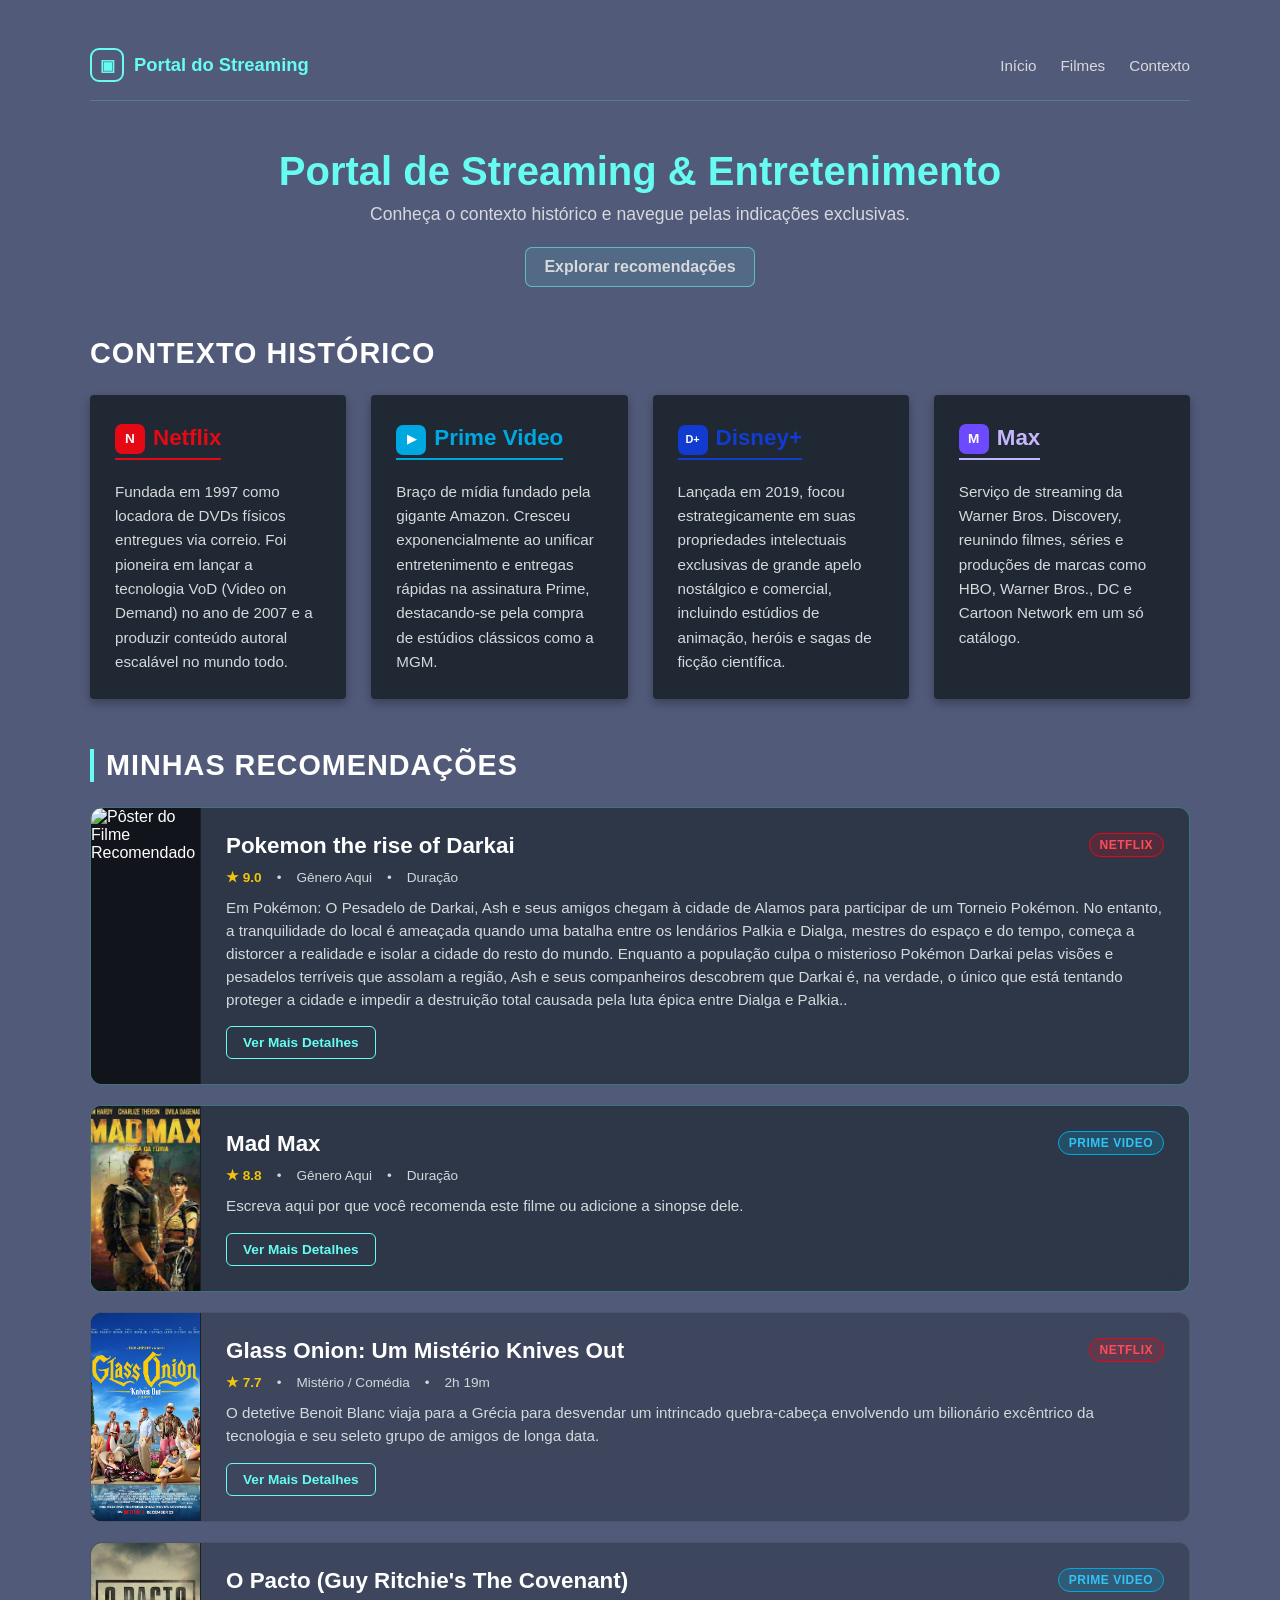
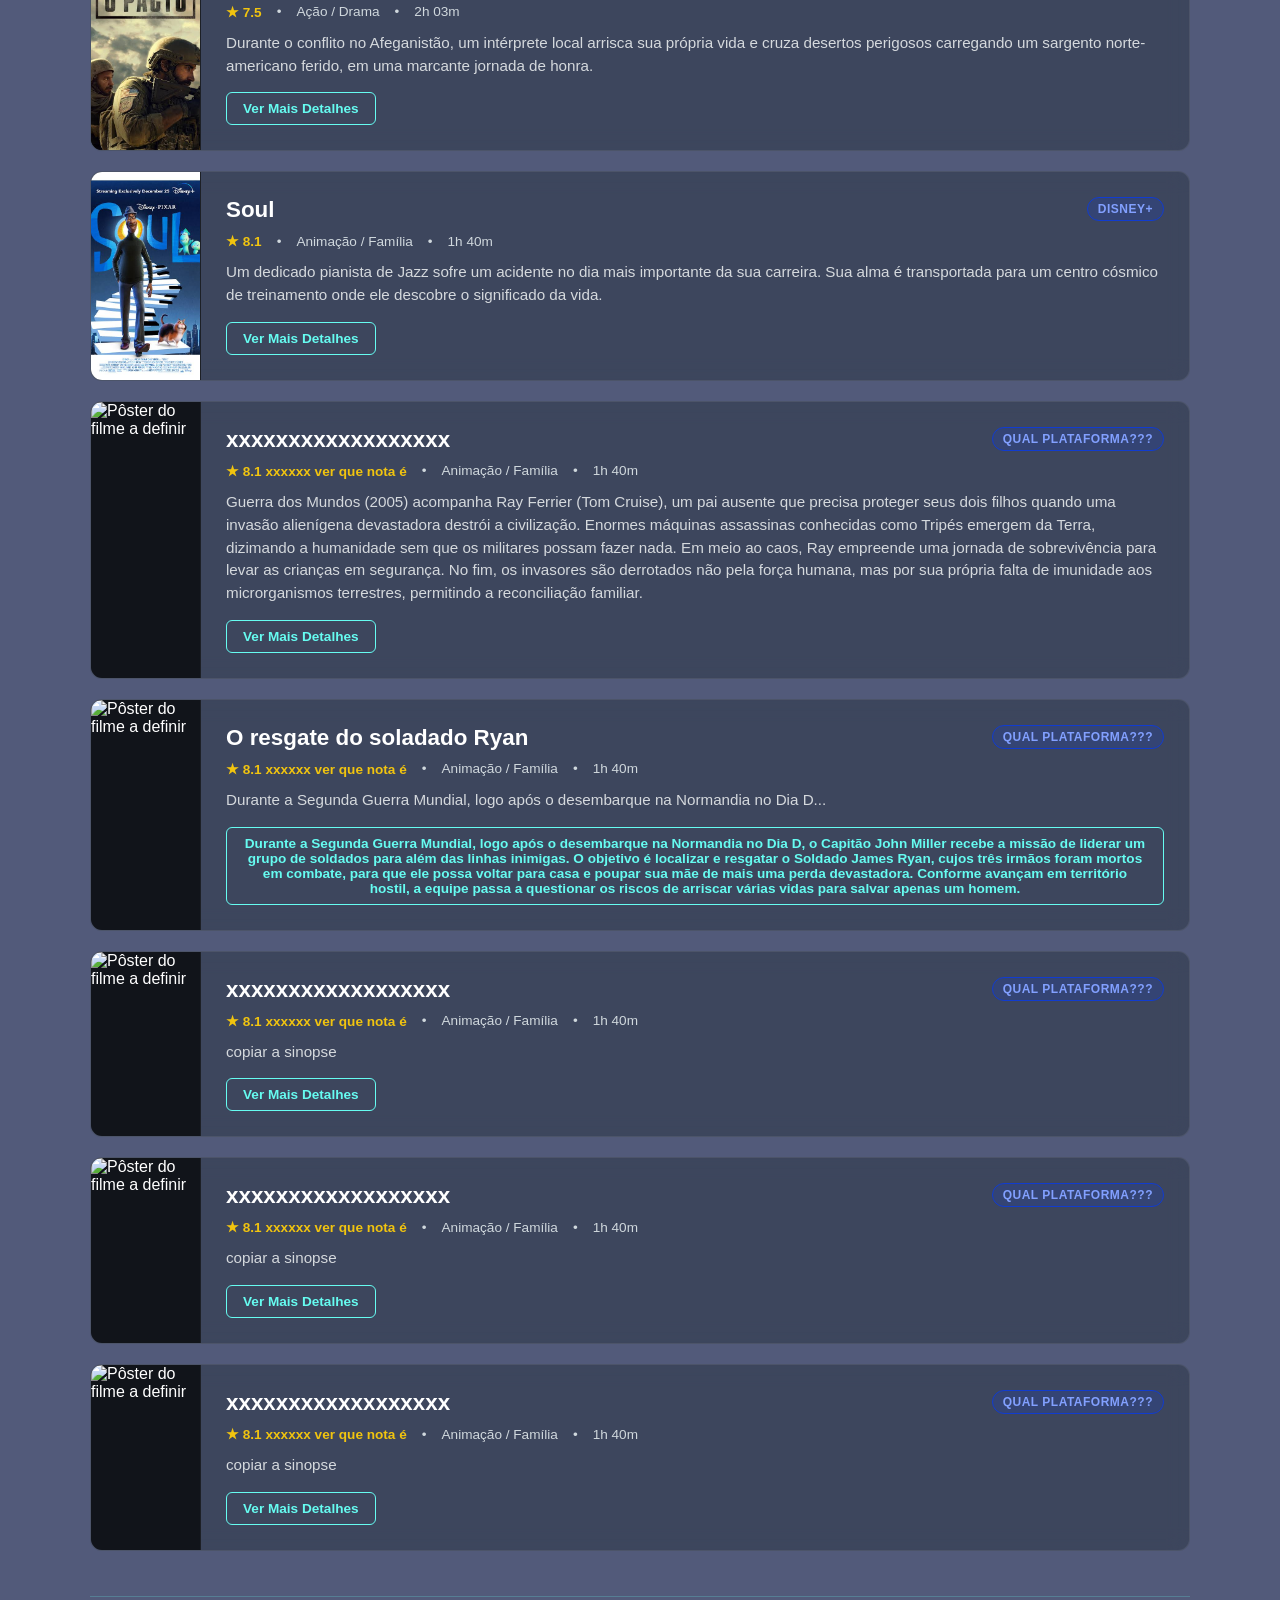
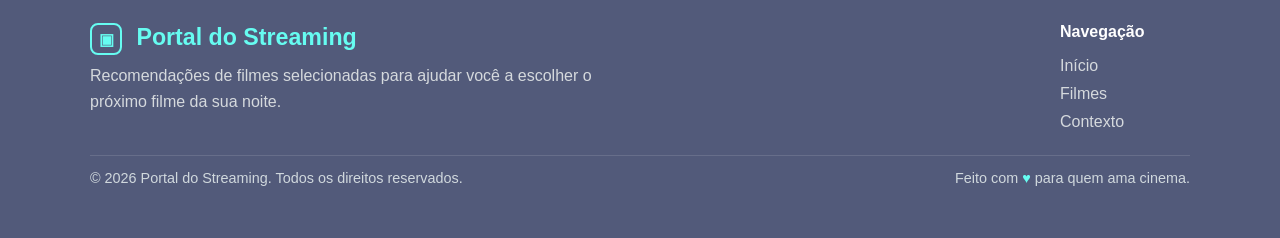
==== index.html @ 2f41d994 "3" ====
<!DOCTYPE html>
<html lang="pt-BR" class="pagina-inicial">

<head>
    <meta charset="UTF-8">
    <meta name="viewport" content="width=device-width, initial-scale=1.0">
    <title> Portal de Streaming </title>
    <link rel="stylesheet" href="style.css">
</head>

<body>
    <div class="container">
        <nav class="site-header" aria-label="Navegação principal">
            <a class="site-brand" href="index.html">
                <span class="site-brand-icon" aria-hidden="true">▣</span>
                <span>Portal do Streaming</span>
            </a>
            <div class="site-nav-links">
                <a href="index.html">Início</a>
                <a href="#filmes">Filmes</a>
                <a href="#contexto">Contexto</a>
            </div>
        </nav>

        <header>
            <h1>Portal de Streaming & Entretenimento</h1>
            <p>Conheça o contexto histórico e navegue pelas indicações exclusivas.</p>
            <a class="hero-cta" href="#filmes">Explorar recomendações</a>
        </header>

        <main>
            <h2 id="contexto" class="secao-titulo">Contexto Histórico</h2>
            <div class="grid-plataformas">

                <section class="card-plataforma">
                    <h3 class="netflix-txt"><span class="platform-logo logo-netflix">N</span>Netflix</h3>
                    <p>Fundada em 1997 como locadora de DVDs físicos entregues via correio. Foi pioneira em lançar a
                        tecnologia VoD (Video on Demand) no ano de 2007 e a produzir conteúdo autoral escalável no mundo
                        todo.</p>
                </section>

                <section class="card-plataforma">
                    <h3 class="prime-txt"><span class="platform-logo logo-prime">▶</span>Prime Video</h3>
                    <p>Braço de mídia fundado pela gigante Amazon. Cresceu exponencialmente ao unificar entretenimento e
                        entregas rápidas na assinatura Prime, destacando-se pela compra de estúdios clássicos como a
                        MGM.</p>
                </section>

                <section class="card-plataforma">
                    <h3 class="disney-txt"><span class="platform-logo logo-disney">D+</span>Disney+</h3>
                    <p>Lançada em 2019, focou estrategicamente em suas propriedades intelectuais exclusivas de grande
                        apelo nostálgico e comercial, incluindo estúdios de animação, heróis e sagas de ficção
                        científica.</p>
                </section>

                <section class="card-plataforma">
                    <h3 class="max-txt"><span class="platform-logo logo-max">M</span>Max</h3>
                    <p>Serviço de streaming da Warner Bros. Discovery, reunindo filmes, séries e produções de marcas
                        como HBO, Warner Bros., DC e Cartoon Network em um só catálogo.</p>
                </section>
            </div>

            <h2 id="filmes" class="secao-titulo secao-minhas-recomendacoes">Minhas Recomendações</h2>
            <div class="lista-filmes">

                <article class="filme-card recomendado">
                    <div class="filme-poster-shill">
                        <img src="https://encrypted-tbn0.gstatic.com/images?q=tbn:ANd9GcQnsDN4Ekd3KD4oKQIaDqIkBh1BDoFBBKEF2mgvCWkVvA&s=10" alt="Pôster do Filme Recomendado">
                    </div>
                    <div class="filme-conteudo">
                        <div>
                            <div class="filme-topo">
                                <h3 class="filme-titulo">  Pokemon the rise of Darkai </h3>
                                <span class="stream-badge b-netflix">Netflix</span>
                            </div>
                            <div class="filme-meta">
                                <span class="nota-tag">★ 9.0</span>
                                <span>•</span>
                                <span>Gênero Aqui</span>
                                <span>•</span>
                                <span>Duração</span>
                            </div>
                            <p class="filme-sinopse">Em Pokémon: O Pesadelo de Darkai, Ash e seus amigos chegam à cidade de Alamos para participar de um Torneio Pokémon. No entanto, a tranquilidade do local é ameaçada quando uma batalha entre os lendários Palkia e Dialga, mestres do espaço e do tempo, começa a distorcer a realidade e isolar a cidade do resto do mundo.

Enquanto a população culpa o misterioso Pokémon Darkai pelas visões e pesadelos terríveis que assolam a região, Ash e seus companheiros descobrem que Darkai é, na verdade, o único que está tentando proteger a cidade e impedir a destruição total causada pela luta épica entre Dialga e Palkia..</p>
                        </div>
                        <button class="btn-detalhes" data-filme="pokemon">Ver Mais Detalhes</button>
                        </div>
                </article>

                <article class="filme-card recomendado">
                    <div class="filme-poster-shill">
                        <img src="imagem/madmax.jpeg" alt="Pôster do Filme Recomendado">
                    </div>
                    <div class="filme-conteudo">
                        <div>
                            <div class="filme-topo">
                                <h3 class="filme-titulo"> Mad Max </h3>
                                <span class="stream-badge b-prime">Prime Video</span>
                            </div>
                            <div class="filme-meta">
                                <span class="nota-tag">★ 8.8</span>
                                <span>•</span>
                                <span>Gênero Aqui</span>
                                <span>•</span>
                                <span>Duração</span>
                            </div>
                            <p class="filme-sinopse">Escreva aqui por que você recomenda este filme ou adicione a sinopse dele.</p>
                        </div>
                        <button class="btn-detalhes" data-filme="madmax">Ver Mais Detalhes</button>
                    </div>
                </article>

                <article class="filme-card">
                    <div class="filme-poster-shill">
                        <img src="imagem/glassonion.jpeg" alt="Pôster de Glass Onion">
                    </div>
                    <div class="filme-conteudo">
                        <div>
                            <div class="filme-topo">
                                <h3 class="filme-titulo">Glass Onion: Um Mistério Knives Out</h3>
                                <span class="stream-badge b-netflix">Netflix</span>
                            </div>
                            <div class="filme-meta">
                                <span class="nota-tag">★ 7.7</span>
                                <span>•</span>
                                <span>Mistério / Comédia</span>
                                <span>•</span>
                                <span>2h 19m</span>
                            </div>
                            <p class="filme-sinopse">O detetive Benoit Blanc viaja para a Grécia para desvendar um
                                intrincado quebra-cabeça envolvendo um bilionário excêntrico da tecnologia e seu seleto
                                grupo de amigos de longa data.</p>
                        </div>
                        <button class="btn-detalhes" data-filme="glass-onion">Ver Mais Detalhes</button>
                    </div>
                </article>

                <article class="filme-card">
                    <div class="filme-poster-shill">
                        <img src="imagem/pacto.jpeg"
                            alt="Pôster de O Pacto">
                    </div>
                    <div class="filme-conteudo">
                        <div>
                            <div class="filme-topo">
                                <h3 class="filme-titulo">O Pacto (Guy Ritchie's The Covenant)</h3>
                                <span class="stream-badge b-prime">Prime Video</span>
                            </div>
                            <div class="filme-meta">
                                <span class="nota-tag">★ 7.5</span>
                                <span>•</span>
                                <span>Ação / Drama</span>
                                <span>•</span>
                                <span>2h 03m</span>
                            </div>
                            <p class="filme-sinopse">Durante o conflito no Afeganistão, um intérprete local arrisca sua
                                própria vida e cruza desertos perigosos carregando um sargento norte-americano ferido,
                                em uma marcante jornada de honra.</p>
                        </div>
                        <button class="btn-detalhes" data-filme="pacto">Ver Mais Detalhes</button>
                    </div>
                </article>

                <article class="filme-card">
                    <div class="filme-poster-shill">
                        <img src="imagem/soul.jpeg"
                            alt="Pôster de Soul">
                    </div>
                    <div class="filme-conteudo">
                        <div>
                            <div class="filme-topo">
                                <h3 class="filme-titulo">Soul</h3>
                                <span class="stream-badge b-disney">Disney+</span>
                            </div>
                            <div class="filme-meta">
                                <span class="nota-tag">★ 8.1</span>
                                <span>•</span>
                                <span>Animação / Família</span>
                                <span>•</span>
                                <span>1h 40m</span>
                            </div>
                            <p class="filme-sinopse">Um dedicado pianista de Jazz sofre um acidente no dia mais
                                importante da sua carreira. Sua alma é transportada para um centro cósmico de
                                treinamento onde ele descobre o significado da vida.</p>
                        </div>
                        <button class="btn-detalhes" data-filme="soul">Ver Mais Detalhes</button>
                    </div>
                </article>

                <!-- 5 novos filmes  -->
                 <!--  filme 1 -->
                  <article class="filme-card">
                    <div class="filme-poster-shill">
                        <img src="https://m.media-amazon.com/images/M/MV5BMjg2YmE1ZDYtMWUzZi00NDgxLTk2M2ItYTVkNzNmN2ZlYWFjXkEyXkFqcGc@._V1_.jpg" alt="Pôster do filme a definir">
                            alt="Pôster de xxxxxxxx ">
                    </div>
                    <div class="filme-conteudo">
                        <div>
                            <div class="filme-topo">
                                <h3 class="filme-titulo"> xxxxxxxxxxxxxxxxxx </h3>
                                <span class="stream-badge b-disney"> qual plataforma??? </span>
                            </div>
                            <div class="filme-meta">
                                <span class="nota-tag">★ 8.1 xxxxxx  ver que nota é </span>
                                <span>•</span>
                                <span> Animação / Família </span>
                                <span>•</span>
                                <span>1h 40m</span>
                            </div>
                            <p class="filme-sinopse"> Guerra dos Mundos (2005) acompanha Ray Ferrier (Tom Cruise), um pai ausente que precisa proteger seus dois filhos quando uma invasão alienígena devastadora destrói a civilização.

Enormes máquinas assassinas conhecidas como Tripés emergem da Terra, dizimando a humanidade sem que os militares possam fazer nada. Em meio ao caos, Ray empreende uma jornada de sobrevivência para levar as crianças em segurança. No fim, os invasores são derrotados não pela força humana, mas por sua própria falta de imunidade aos microrganismos terrestres, permitindo a reconciliação familiar. </p>
                        </div>
                        <button class="btn-detalhes" data-filme="placeholder">Ver Mais Detalhes</button>
                    </div>
                </article>

                <!--  filme 2  -->
                  <article class="filme-card">
                    <div class="filme-poster-shill">
                        <img src="https://m.media-amazon.com/images/M/MV5BZWVkYTBlODQtMjFiMi00ODExLWJhMzUtNGY5MDg0MDQwZTM4XkEyXkFqcGc@._V1_.jpg" alt="Pôster do filme a definir">
                            alt="Pôster de: O regate do soldado Ryan ">
                    </div>
                    <div class="filme-conteudo">
                        <div>
                            <div class="filme-topo">
                                <h3 class="filme-titulo"> O resgate do soladado Ryan </h3>
                                <span class="stream-badge b-disney"> qual plataforma??? </span>
                            </div>
                            <div class="filme-meta">
                                <span class="nota-tag">★ 8.1 xxxxxx  ver que nota é </span>
                                <span>•</span>
                                <span> Animação / Família </span>
                                <span>•</span>
                                <span>1h 40m</span>
                            </div>
                            <p class="filme-sinopse">Durante a Segunda Guerra Mundial, logo após o desembarque na Normandia no Dia D... </p>
                        </div>
                        <button class="btn-detalhes" data-filme="placeholder">Durante a Segunda Guerra Mundial, logo após o desembarque na Normandia no Dia D, o Capitão John Miller recebe a missão de liderar um grupo de soldados para além das linhas inimigas. O objetivo é localizar e resgatar o Soldado James Ryan, cujos três irmãos foram mortos em combate, para que ele possa voltar para casa e poupar sua mãe de mais uma perda devastadora. Conforme avançam em território hostil, a equipe passa a questionar os riscos de arriscar várias vidas para salvar apenas um homem.</button>
                    </div>
                </article>

            <!--  filme 3  -->
            <article class="filme-card">
                    <div class="filme-poster-shill">
                        <img src="https://www.europanet.com.br/image_gen/resizeimg.php?cod_produto=107657" alt="Pôster do filme a definir">
                            alt="Pôster de xxxxxxxx ">
                    </div>
                    <div class="filme-conteudo">
                        <div>
                            <div class="filme-topo">
                                <h3 class="filme-titulo"> xxxxxxxxxxxxxxxxxx </h3>
                                <span class="stream-badge b-disney"> qual plataforma??? </span>
                            </div>
                            <div class="filme-meta">
                                <span class="nota-tag">★ 8.1 xxxxxx  ver que nota é </span>
                                <span>•</span>
                                <span> Animação / Família </span>
                                <span>•</span>
                                <span>1h 40m</span>
                            </div>
                            <p class="filme-sinopse"> copiar a sinopse </p>
                        </div>
                        <button class="btn-detalhes" data-filme="placeholder">Ver Mais Detalhes</button>
                    </div>
                </article>

                 <!--  filme 4  -->
 <article class="filme-card">
                    <div class="filme-poster-shill">
                        <img src="imagem/xxxxxxxx.jpeg" alt="Pôster do filme a definir">
                            alt="Pôster de xxxxxxxx ">
                    </div>
                    <div class="filme-conteudo">
                        <div>
                            <div class="filme-topo">
                                <h3 class="filme-titulo"> xxxxxxxxxxxxxxxxxx </h3>
                                <span class="stream-badge b-disney"> qual plataforma??? </span>
                            </div>
                            <div class="filme-meta">
                                <span class="nota-tag">★ 8.1 xxxxxx  ver que nota é </span>
                                <span>•</span>
                                <span> Animação / Família </span>
                                <span>•</span>
                                <span>1h 40m</span>
                            </div>
                            <p class="filme-sinopse"> copiar a sinopse </p>
                        </div>
                        <button class="btn-detalhes" data-filme="placeholder">Ver Mais Detalhes</button>
                    </div>
                </article>

                 <!--  filme 3  -->
 <article class="filme-card">
                    <div class="filme-poster-shill">
                        <img src="imagem/xxxxxxxx.jpeg" alt="Pôster do filme a definir">
                            alt="Pôster de xxxxxxxx ">
                    </div>
                    <div class="filme-conteudo">
                        <div>
                            <div class="filme-topo">
                                <h3 class="filme-titulo"> xxxxxxxxxxxxxxxxxx </h3>
                                <span class="stream-badge b-disney"> qual plataforma??? </span>
                            </div>
                            <div class="filme-meta">
                                <span class="nota-tag">★ 8.1 xxxxxx  ver que nota é </span>
                                <span>•</span>
                                <span> Animação / Família </span>
                                <span>•</span>
                                <span>1h 40m</span>
                            </div>
                            <p class="filme-sinopse"> copiar a sinopse </p>
                        </div>
                        <button class="btn-detalhes" data-filme="placeholder">Ver Mais Detalhes</button>
                    </div>
                </article>


            </div>
        </main>

        <footer class="site-footer">
            <div class="footer-content">
                <div class="footer-brand">
                    <div class="footer-logo"><span class="footer-logo-icon">▣</span> Portal do Streaming</div>
                    <p>Recomendações de filmes selecionadas para ajudar você a escolher o próximo filme da sua noite.</p>
                </div>

                <nav class="footer-nav" aria-label="Navegação do rodapé">
                    <h2>Navegação</h2>
                    <a href="index.html">Início</a>
                    <a href="#filmes">Filmes</a>
                    <a href="#contexto">Contexto</a>
                </nav>
            </div>

            <div class="footer-bottom">
                <span>© 2026 Portal do Streaming. Todos os direitos reservados.</span>
                <span class="footer-made">Feito com <span aria-hidden="true">♥</span> para quem ama cinema.</span>
            </div>
        </footer>
    </div>

    <div class="detalhes-modal" id="detalhes-modal" aria-hidden="true">
        <div class="detalhes-modal-backdrop" data-fechar-modal></div>
        <section class="detalhes-card" role="dialog" aria-modal="true" aria-labelledby="modal-titulo">
            <button class="modal-fechar" type="button" data-fechar-modal aria-label="Fechar detalhes">&times;</button>
            <img class="modal-poster" id="modal-poster" alt="">
            <h2 id="modal-titulo"></h2>
            <div class="modal-meta" id="modal-meta"></div>
            <h3>Sinopse Completa</h3>
            <p id="modal-sinopse"></p>
            <div class="modal-ficha" id="modal-ficha"></div>
        </section>
    </div>

    <script src="script.js"></script>

</body>

</html>
---- style.css ----
/* Estilos centralizados do portal e das páginas de detalhes. */
/* As classes no elemento html preservam as diferenças entre páginas. */

* {
    box-sizing: border-box;
    margin: 0;
    padding: 0;
    font-family: 'Segoe UI', Tahoma, Geneva, Verdana, sans-serif;
}

.pagina-inicial body {
    background-color: #525a7a;
    color: #ffffff;
    padding: 40px 20px;
}

.pagina-inicial .container ,
.pagina-pacto .container ,
.pagina-soul .container ,
.pagina-detalhes .container ,
.pagina-soul-rascunho .container {
    max-width: 1100px;
    margin: 0 auto;
}

.pagina-inicial header {
    text-align: center;
    margin-bottom: 50px;
}

.pagina-inicial .site-header {
    display: flex;
    align-items: center;
    justify-content: space-between;
    gap: 24px;
    margin-bottom: 48px;
    padding: 8px 0 18px;
    border-bottom: 1px solid rgba(102, 252, 241, 0.2);
}

.pagina-inicial .site-brand {
    display: inline-flex;
    align-items: center;
    gap: 10px;
    color: #66fcf1;
    font-size: 1.15rem;
    font-weight: 700;
    text-decoration: none;
}

.pagina-inicial .site-brand-icon {
    display: inline-grid;
    place-items: center;
    width: 34px;
    height: 34px;
    border: 2px solid #66fcf1;
    border-radius: 9px;
    font-size: 1rem;
}

.pagina-inicial .site-nav-links {
    display: flex;
    align-items: center;
    gap: 24px;
}

.pagina-inicial .site-nav-links a {
    color: #d7d9dc;
    text-decoration: none;
    font-size: 0.95rem;
    transition: color 0.2s ease;
}

.pagina-inicial .site-nav-links a:hover {
    color: #66fcf1;
}

.pagina-inicial .site-nav-links .site-nav-cta {
    padding: 8px 14px;
    border: 1px solid rgba(102, 252, 241, 0.55);
    border-radius: 7px;
    color: #d7d9dc;
    background: rgba(102, 252, 241, 0.1);
    font-weight: 700;
}

.pagina-inicial .site-nav-links .site-nav-cta:hover {
    color: #66fcf1;
    background: rgba(102, 252, 241, 0.18);
}

.pagina-inicial header h1 {
    font-size: 2.5rem;
    color: #66fcf1;
    margin-bottom: 10px;
}

.pagina-inicial header p {
    color: #d7d9dc;
    font-size: 1.1rem;
}

.pagina-inicial .hero-cta {
    display: inline-block;
    margin-top: 22px;
    padding: 10px 18px;
    border: 1px solid rgba(102, 252, 241, 0.55);
    border-radius: 7px;
    color: #d7d9dc;
    background: rgba(102, 252, 241, 0.1);
    font-weight: 700;
    text-decoration: none;
    transition: color 0.2s ease, background 0.2s ease;
}

.pagina-inicial .hero-cta:hover {
    color: #66fcf1;
    background: rgba(102, 252, 241, 0.18);
}

.pagina-inicial h2.secao-titulo {
    font-size: 1.8rem;
    margin: 50px 0 25px 0;
    color: #ffffff;
    text-transform: uppercase;
    letter-spacing: 1px;
}

.pagina-inicial .secao-minhas-recomendacoes {
    color: #66fcf1;
    border-left: 4px solid #66fcf1;
    padding-left: 12px;
}

.pagina-inicial .grid-plataformas {
    display: grid;
    grid-template-columns: repeat(4, minmax(0, 1fr));
    gap: 25px;
}

@media (max-width: 1000px) {
    .pagina-inicial .grid-plataformas {
        grid-template-columns: repeat(2, minmax(0, 1fr));
    }
}

.pagina-inicial .card-plataforma {
    background-color: #1f2833;
    border-radius: 4px;
    padding: 25px;
    box-shadow: 0 4px 10px rgba(0, 0, 0, 0.3);
    line-height: 1.6;
}

.pagina-inicial .card-plataforma h3 {
    font-size: 1.4rem;
    margin-bottom: 10px;
}

.pagina-inicial .platform-logo {
    display: inline-grid;
    place-items: center;
    width: 30px;
    height: 30px;
    margin-right: 8px;
    border-radius: 7px;
    color: #ffffff;
    font-size: 0.85rem;
    font-weight: 800;
    vertical-align: 2px;
}

.pagina-inicial .logo-netflix {
    background: #e50914;
}

.pagina-inicial .logo-prime {
    background: #00a8e1;
    font-size: 0.75rem;
}

.pagina-inicial .logo-disney {
    background: #113ccf;
    font-size: 0.68rem;
}

.pagina-inicial .logo-max {
    background: #6d4aff;
}

.pagina-inicial .netflix-txt {
    color: #E50914;
    border-bottom: 2px solid #E50914;
    display: inline-block;
    padding-bottom: 2px;
}

.pagina-inicial .prime-txt {
    color: #00A8E1;
    border-bottom: 2px solid #00A8E1;
    display: inline-block;
    padding-bottom: 2px;
}

.pagina-inicial .disney-txt {
    color: #113CCF;
    border-bottom: 2px solid #113CCF;
    display: inline-block;
    padding-bottom: 2px;
}

.pagina-inicial .max-txt {
    color: #c4b5fd;
    border-bottom: 2px solid #c4b5fd;
    display: inline-block;
    padding-bottom: 2px;
}

.pagina-inicial .card-plataforma p {
    color: #d7d9dc;
    margin-top: 10px;
    font-size: 0.95rem;
}

.pagina-inicial .lista-filmes {
    display: flex;
    flex-direction: column;
    gap: 20px;
}

.pagina-inicial .filme-card {
    display: flex;
    background: rgba(31, 40, 51, 0.4);
    border: 1px solid rgba(255, 255, 255, 0.08);
    backdrop-filter: blur(10px);
    border-radius: 12px;
    overflow: hidden;
    transition: all 0.3s ease;
}

.pagina-inicial .filme-card:hover {
    transform: scale(1.01);
    border-color: #66fcf1;
    box-shadow: 0 10px 30px rgba(102, 252, 241, 0.1);
}

.pagina-inicial .filme-card.recomendado {
    border: 1px solid rgba(102, 252, 241, 0.3);
    background: rgba(31, 40, 51, 0.7);
}

.pagina-inicial .filme-poster-shill {
    width: 110px;
    background: #11141a;
    flex-shrink: 0;
    border-right: 1px solid rgba(255, 255, 255, 0.05);
    overflow: hidden;
}

.pagina-inicial .filme-poster-shill img {
    width: 100%;
    height: 100%;
    object-fit: cover;
    display: block;
}

.pagina-inicial .filme-conteudo {
    padding: 25px;
    flex-grow: 1;
    display: flex;
    flex-direction: column;
    justify-content: space-between;
}

.pagina-inicial .filme-topo {
    display: flex;
    justify-content: space-between;
    align-items: flex-start;
    margin-bottom: 10px;
}

.pagina-inicial .filme-titulo {
    font-size: 1.4rem;
    color: #fff;
    font-weight: 600;
}

.pagina-inicial .filme-meta {
    display: flex;
    gap: 15px;
    font-size: 0.85rem;
    color: #d0d8dd;
    margin-bottom: 12px;
    align-items: center;
}

.pagina-inicial .nota-tag ,
.pagina-meufilme1 .nota-tag ,
.pagina-meufilme2 .nota-tag {
    color: #f1c40f;
    font-weight: bold;
}

.pagina-inicial .filme-sinopse {
    color: #d5d9dd;
    font-size: 0.95rem;
    line-height: 1.5;
    margin-bottom: 15px;
}

.pagina-inicial .stream-badge {
    padding: 4px 10px;
    border-radius: 20px;
    font-size: 0.75rem;
    font-weight: bold;
    text-transform: uppercase;
    letter-spacing: 0.5px;
}

.pagina-inicial .b-netflix ,
.pagina-meufilme1 .b-netflix {
    background: rgba(229, 9, 20, 0.2);
    color: #ff4d58;
    border: 1px solid #E50914;
}

.pagina-inicial .b-prime ,
.pagina-meufilme2 .b-prime {
    background: rgba(0, 168, 225, 0.2);
    color: #33c2f5;
    border: 1px solid #00A8E1;
}

.pagina-inicial .b-disney {
    background: rgba(17, 60, 207, 0.2);
    color: #82a0ff;
    border: 1px solid #113CCF;
}

.pagina-inicial .btn-detalhes {
    align-self: flex-start;
    background: transparent;
    border: 1px solid #66fcf1;
    color: #66fcf1;
    padding: 8px 16px;
    border-radius: 6px;
    font-size: 0.85rem;
    cursor: pointer;
    font-weight: bold;
    transition: all 0.2s ease;
    text-decoration: none;
    display: inline-block;
    text-align: center;
}

.pagina-inicial .detalhes-modal {
    display: none;
    position: fixed;
    inset: 0;
    z-index: 10;
    align-items: center;
    justify-content: center;
    padding: 20px;
}

.pagina-inicial .detalhes-modal.aberto { display: flex; }
.pagina-inicial .detalhes-modal-backdrop { position: absolute; inset: 0; background: rgba(8, 12, 22, 0.78); }
.pagina-inicial .detalhes-card { position: relative; display: grid; grid-template-columns: 170px minmax(0, 1fr); column-gap: 28px; align-items: start; width: min(760px, 100%); max-height: 90vh; overflow: auto; padding: 34px; border: 1px solid rgba(102, 252, 241, 0.45); border-radius: 14px; background: #1f2833; color: #d7d9dc; box-shadow: 0 18px 50px rgba(0,0,0,.45); }
.pagina-inicial .modal-poster { display: block; grid-column: 1; grid-row: 1 / span 5; width: 170px; height: 240px; border-radius: 8px; object-fit: cover; }
.pagina-inicial .detalhes-card h2 { margin-bottom: 14px; color: #fff; font-size: 1.8rem; }
.pagina-inicial .detalhes-card h3 { margin: 24px 0 8px; color: #66fcf1; }
.pagina-inicial .detalhes-card p { line-height: 1.7; }
.pagina-inicial .modal-meta { color: #f1c40f; font-weight: 700; }
.pagina-inicial .modal-meta.plataforma-netflix { color: #ff5b63; }
.pagina-inicial .modal-meta.plataforma-prime { color: #42c9f4; }
.pagina-inicial .modal-meta.plataforma-disney { color: #82a0ff; }
.pagina-inicial .modal-meta.plataforma-max { color: #c4b5fd; }
.pagina-inicial .modal-ficha { margin-top: 22px; padding-top: 16px; border-top: 1px solid rgba(255,255,255,.12); color: #d0d8dd; }
.pagina-inicial .modal-ficha.plataforma-netflix { color: #ff5b63; }
.pagina-inicial .modal-ficha.plataforma-prime { color: #42c9f4; }
.pagina-inicial .modal-ficha.plataforma-disney { color: #82a0ff; }
.pagina-inicial .modal-ficha.plataforma-max { color: #c4b5fd; }
.pagina-inicial .modal-fechar { position: absolute; top: 10px; right: 14px; border: 0; background: transparent; color: #d7d9dc; font-size: 2rem; cursor: pointer; }

@media (max-width: 600px) {
    .pagina-inicial .detalhes-card { display: block; }
    .pagina-inicial .modal-poster { width: 150px; height: 210px; margin-bottom: 20px; }
}

.pagina-inicial .btn-detalhes:hover {
    background: rgba(102, 252, 241, 0.1);
    color: #66fcf1;
    box-shadow: 0 0 10px rgba(102, 252, 241, 0.2);
}

@media (max-width: 600px) {
    .pagina-inicial .grid-plataformas {
        grid-template-columns: 1fr;
    }

    .pagina-inicial .site-header {
        align-items: flex-start;
        flex-direction: column;
        margin-bottom: 36px;
    }

    .pagina-inicial .site-nav-links {
        flex-wrap: wrap;
        gap: 12px 18px;
    }

    .pagina-inicial .filme-card {
        flex-direction: column;
    }
}

@media (max-width: 600px) {
    .pagina-inicial .filme-poster-shill {
        width: 100%;
        height: 160px;
        border-right: none;
        border-bottom: 1px solid rgba(255, 255, 255, 0.05);
    }
}

@media (max-width: 600px) {
    .pagina-inicial .filme-topo {
        flex-direction: column;
        gap: 10px;
    }
}

.pagina-meufilme1 body ,
.pagina-pacto body ,
.pagina-meufilme2 body ,
.pagina-soul body ,
.pagina-detalhes body ,
.pagina-soul-rascunho body {
    background-color: #0b0c10;
    color: #ffffff;
    padding: 40px 20px;
}

.pagina-meufilme1 .container ,
.pagina-meufilme2 .container {
    max-width: 900px;
    margin: 0 auto;
}

.pagina-meufilme1 .btn-voltar ,
.pagina-meufilme2 .btn-voltar {
    display: inline-block;
    margin-bottom: 25px;
    color: #66fcf1;
    text-decoration: none;
    font-weight: bold;
    font-size: 0.95rem;
    transition: opacity 0.2s;
}

.pagina-meufilme1 .btn-voltar:hover ,
.pagina-meufilme2 .btn-voltar:hover {
    opacity: 0.8;
}

.pagina-meufilme1 .detalhes-container {
    background: rgba(9, 73, 151, 0.6);
    border: 1px solid rgba(102, 252, 241, 0.3);
    border-radius: 12px;
    padding: 30px;
    display: flex;
    gap: 30px;
    backdrop-filter: blur(10px);
}

.pagina-meufilme1 .poster-detalhes ,
.pagina-meufilme2 .poster-detalhes {
    width: 220px;
    flex-shrink: 0;
    border-radius: 8px;
    overflow: hidden;
    background: #11141a;
}

.pagina-meufilme1 .poster-detalhes img ,
.pagina-meufilme2 .poster-detalhes img {
    width: 100%;
    height: 100%;
    object-fit: cover;
    display: block;
}

.pagina-meufilme1 .info-detalhes ,
.pagina-meufilme2 .info-detalhes {
    flex-grow: 1;
    display: flex;
    flex-direction: column;
    gap: 15px;
}

.pagina-meufilme1 .titulo-filme ,
.pagina-meufilme2 .titulo-filme {
    font-size: 2rem;
    color: #ffffff;
}

.pagina-meufilme1 .meta-detalhes ,
.pagina-meufilme2 .meta-detalhes {
    display: flex;
    gap: 15px;
    align-items: center;
    font-size: 0.9rem;
    color: #d0d8dd;
}

.pagina-meufilme1 .stream-badge ,
.pagina-meufilme2 .stream-badge {
    padding: 4px 10px;
    border-radius: 20px;
    font-size: 0.75rem;
    font-weight: bold;
    text-transform: uppercase;
}

.pagina-meufilme1 .sinopse-titulo ,
.pagina-meufilme2 .sinopse-titulo {
    font-size: 1.2rem;
    color: #66fcf1;
    margin-top: 10px;
}

.pagina-meufilme1 .sinopse-texto ,
.pagina-meufilme2 .sinopse-texto {
    line-height: 1.6;
    color: #d7d9dc;
}

@media (max-width: 600px) {
    .pagina-meufilme1 .detalhes-container ,
.pagina-meufilme2 .detalhes-container {
        flex-direction: column;
    }
}

@media (max-width: 600px) {
    .pagina-meufilme1 .poster-detalhes ,
.pagina-meufilme2 .poster-detalhes {
        width: 100%;
        height: 300px;
    }
}

.pagina-pacto .btn-voltar ,
.pagina-soul .btn-voltar ,
.pagina-detalhes .btn-voltar ,
.pagina-soul-rascunho .btn-voltar {
    display: inline-flex;
    align-items: center;
    gap: 8px;
    background: transparent;
    border: 1px solid rgba(255, 255, 255, 0.2);
    color: #d7d9dc;
    padding: 10px 20px;
    border-radius: 6px;
    text-decoration: none;
    font-size: 0.9rem;
    font-weight: bold;
    transition: all 0.2s ease;
    margin-bottom: 30px;
}

.pagina-pacto .btn-voltar:hover ,
.pagina-soul .btn-voltar:hover ,
.pagina-detalhes .btn-voltar:hover ,
.pagina-soul-rascunho .btn-voltar:hover {
    border-color: #66fcf1;
    color: #66fcf1;
    transform: translateX(-3px);
}

.pagina-pacto .detalhe-wrapper ,
.pagina-soul .detalhe-wrapper ,
.pagina-detalhes .detalhe-wrapper {
    display: grid;
    grid-template-columns: 240px 1fr;
    gap: 40px;
    background: rgba(31, 40, 51, 0.3);
    border: 1px solid rgba(255, 255, 255, 0.05);
    backdrop-filter: blur(10px);
    border-radius: 16px;
    padding: 40px;
}

.pagina-pacto .poster-detalhe ,
.pagina-soul .poster-detalhe ,
.pagina-detalhes .poster-detalhe {
    background: #11141a;
    border-radius: 12px;
    height: 350px;
    border: 1px solid rgba(255, 255, 255, 0.1);
    overflow: hidden;
}

.pagina-pacto .poster-detalhe img ,
.pagina-soul .poster-detalhe img ,
.pagina-detalhes .poster-detalhe img {
    width: 100%;
    height: 100%;
    object-fit: cover;
    display: block;
}

.pagina-pacto .info-header h1 ,
.pagina-soul .info-header h1 ,
.pagina-detalhes .info-header h1 ,
.pagina-soul-rascunho .info-header h1 {
    font-size: 2.5rem;
    color: #ffffff;
    margin-bottom: 15px;
    line-height: 1.2;
}

.pagina-pacto .meta-detalhe ,
.pagina-soul .meta-detalhe ,
.pagina-detalhes .meta-detalhe ,
.pagina-soul-rascunho .meta-detalhe {
    display: flex;
    flex-wrap: wrap;
    gap: 15px;
    font-size: 0.95rem;
    color: #d0d8dd;
    align-items: center;
    margin-bottom: 25px;
}

.pagina-pacto .nota-grande ,
.pagina-soul .nota-grande ,
.pagina-detalhes .nota-grande ,
.pagina-soul-rascunho .nota-grande {
    color: #f1c40f;
    font-weight: bold;
    font-size: 1.2rem;
}

.pagina-pacto .stream-badge-fixo {
    padding: 5px 14px;
    border-radius: 20px;
    font-size: 0.8rem;
    font-weight: bold;
    text-transform: uppercase;
    border: 1px solid #00A8E1;
    background: rgba(0, 168, 225, 0.2);
    color: #33c2f5;
}

.pagina-pacto .divider ,
.pagina-soul .divider ,
.pagina-detalhes .divider ,
.pagina-soul-rascunho .divider {
    height: 1px;
    background: rgba(255, 255, 255, 0.1);
    margin: 25px 0;
}

.pagina-pacto .bloco-texto h3 ,
.pagina-soul .bloco-texto h3 ,
.pagina-detalhes .bloco-texto h3 ,
.pagina-soul-rascunho .bloco-texto h3 {
    color: #66fcf1;
    font-size: 1.2rem;
    margin-bottom: 10px;
    text-transform: uppercase;
    letter-spacing: 0.5px;
}

.pagina-pacto .bloco-texto p ,
.pagina-soul .bloco-texto p ,
.pagina-detalhes .bloco-texto p ,
.pagina-soul-rascunho .bloco-texto p {
    color: #d7d9dc;
    font-size: 1.05rem;
    line-height: 1.7;
    margin-bottom: 25px;
}

.pagina-pacto .ficha-tecnica ,
.pagina-soul .ficha-tecnica ,
.pagina-detalhes .ficha-tecnica ,
.pagina-soul-rascunho .ficha-tecnica {
    display: grid;
    grid-template-columns: repeat(auto-fit, minmax(200px, 1fr));
    gap: 20px;
    background: rgba(11, 12, 16, 0.5);
    padding: 20px;
    border-radius: 8px;
}

.pagina-pacto .ficha-item span ,
.pagina-soul .ficha-item span ,
.pagina-detalhes .ficha-item span ,
.pagina-soul-rascunho .ficha-item span {
    display: block;
    font-size: 0.85rem;
    color: #d0d8dd;
    text-transform: uppercase;
    margin-bottom: 4px;
}

.pagina-pacto .ficha-item p ,
.pagina-soul .ficha-item p ,
.pagina-detalhes .ficha-item p ,
.pagina-soul-rascunho .ficha-item p {
    color: #ffffff;
    font-weight: 500;
}

@media (max-width: 800px) {
    .pagina-pacto .detalhe-wrapper ,
.pagina-soul .detalhe-wrapper ,
.pagina-detalhes .detalhe-wrapper {
        grid-template-columns: 1fr;
        gap: 30px;
        padding: 25px;
    }
}

@media (max-width: 800px) {
    .pagina-pacto .poster-detalhe ,
.pagina-soul .poster-detalhe ,
.pagina-detalhes .poster-detalhe {
        height: 350px;
        max-width: 240px;
        margin: 0 auto;
    }
}

@media (max-width: 800px) {
    .pagina-pacto .info-header h1 ,
.pagina-soul .info-header h1 ,
.pagina-detalhes .info-header h1 {
        font-size: 2rem;
    }
}

.pagina-meufilme2 .detalhes-container {
    background: #166683;
    border: 1px solid rgba(102, 252, 241, 0.3);
    border-radius: 12px;
    padding: 30px;
    display: flex;
    gap: 30px;
    backdrop-filter: blur(10px);
}

.pagina-soul .stream-badge-fixo ,
.pagina-soul-rascunho .stream-badge-fixo {
    padding: 5px 14px;
    border-radius: 20px;
    font-size: 0.8rem;
    font-weight: bold;
    text-transform: uppercase;
    border: 1px solid #113CCF;
    background: rgba(17, 60, 207, 0.2);
    color: #82a0ff;
}

.pagina-detalhes .stream-badge-fixo {
    padding: 5px 14px;
    border-radius: 20px;
    font-size: 0.8rem;
    font-weight: bold;
    text-transform: uppercase;
    border: 1px solid #E50914;
    background: rgba(229, 9, 20, 0.2);
    color: #ff4d58;
}

.pagina-soul-rascunho .detalhe-wrapper {
    display: grid;
    grid-template-columns: 300px 1fr;
    gap: 40px;
    background: rgba(31, 40, 51, 0.3);
    border: 1px solid rgba(255, 255, 255, 0.05);
    backdrop-filter: blur(10px);
    border-radius: 16px;
    padding: 40px;
}

.pagina-soul-rascunho .poster-detalhe {
    background: #11141a;
    border-radius: 12px;
    height: 420px;
    display: flex;
    align-items: center;
    justify-content: center;
    font-size: 5rem;
    border: 1px solid rgba(255, 255, 255, 0.1);
}

@media (max-width: 800px) {
    .pagina-soul-rascunho .detalhe-wrapper {
        grid-template-columns: 1fr;
        gap: 30px;
    }
}

/* Visibilidade controlada pelos filtros em script.js. */
.category-section.is-visible {
    display: block;
}

.category-section.is-hidden {
    display: none;
}

/* Rodapé da página inicial */
.pagina-inicial .site-footer {
    margin-top: 45px;
    padding: 26px 0 12px;
    border-top: 1px solid rgba(102, 252, 241, 0.22);
    color: #d7d9dc;
}

.pagina-inicial .footer-content {
    display: flex;
    justify-content: space-between;
    gap: 40px;
}

.pagina-inicial .footer-brand {
    max-width: 560px;
}

.pagina-inicial .footer-logo {
    color: #66fcf1;
    font-size: 1.45rem;
    font-weight: 700;
    margin-bottom: 8px;
}

.pagina-inicial .footer-logo-icon {
    display: inline-grid;
    place-items: center;
    width: 32px;
    height: 32px;
    margin-right: 8px;
    border: 2px solid #66fcf1;
    border-radius: 8px;
    font-size: 1rem;
}

.pagina-inicial .footer-brand p {
    max-width: 540px;
    color: #d5d9dd;
    line-height: 1.6;
}

.pagina-inicial .footer-nav {
    display: flex;
    flex-direction: column;
    gap: 10px;
    min-width: 130px;
}

.pagina-inicial .footer-nav h2 {
    color: #ffffff;
    font-size: 1rem;
    margin-bottom: 6px;
}

.pagina-inicial .footer-nav a {
    color: #d5d9dd;
    text-decoration: none;
    transition: color 0.2s ease;
}

.pagina-inicial .footer-nav a:hover {
    color: #66fcf1;
}

.pagina-inicial .footer-bottom {
    display: flex;
    justify-content: space-between;
    gap: 20px;
    margin-top: 24px;
    padding-top: 14px;
    border-top: 1px solid rgba(255, 255, 255, 0.12);
    color: #d0d8dd;
    font-size: 0.9rem;
}

.pagina-inicial .footer-made span {
    color: #66fcf1;
}

@media (max-width: 600px) {
    .pagina-inicial .footer-content,
    .pagina-inicial .footer-bottom {
        flex-direction: column;
    }
}
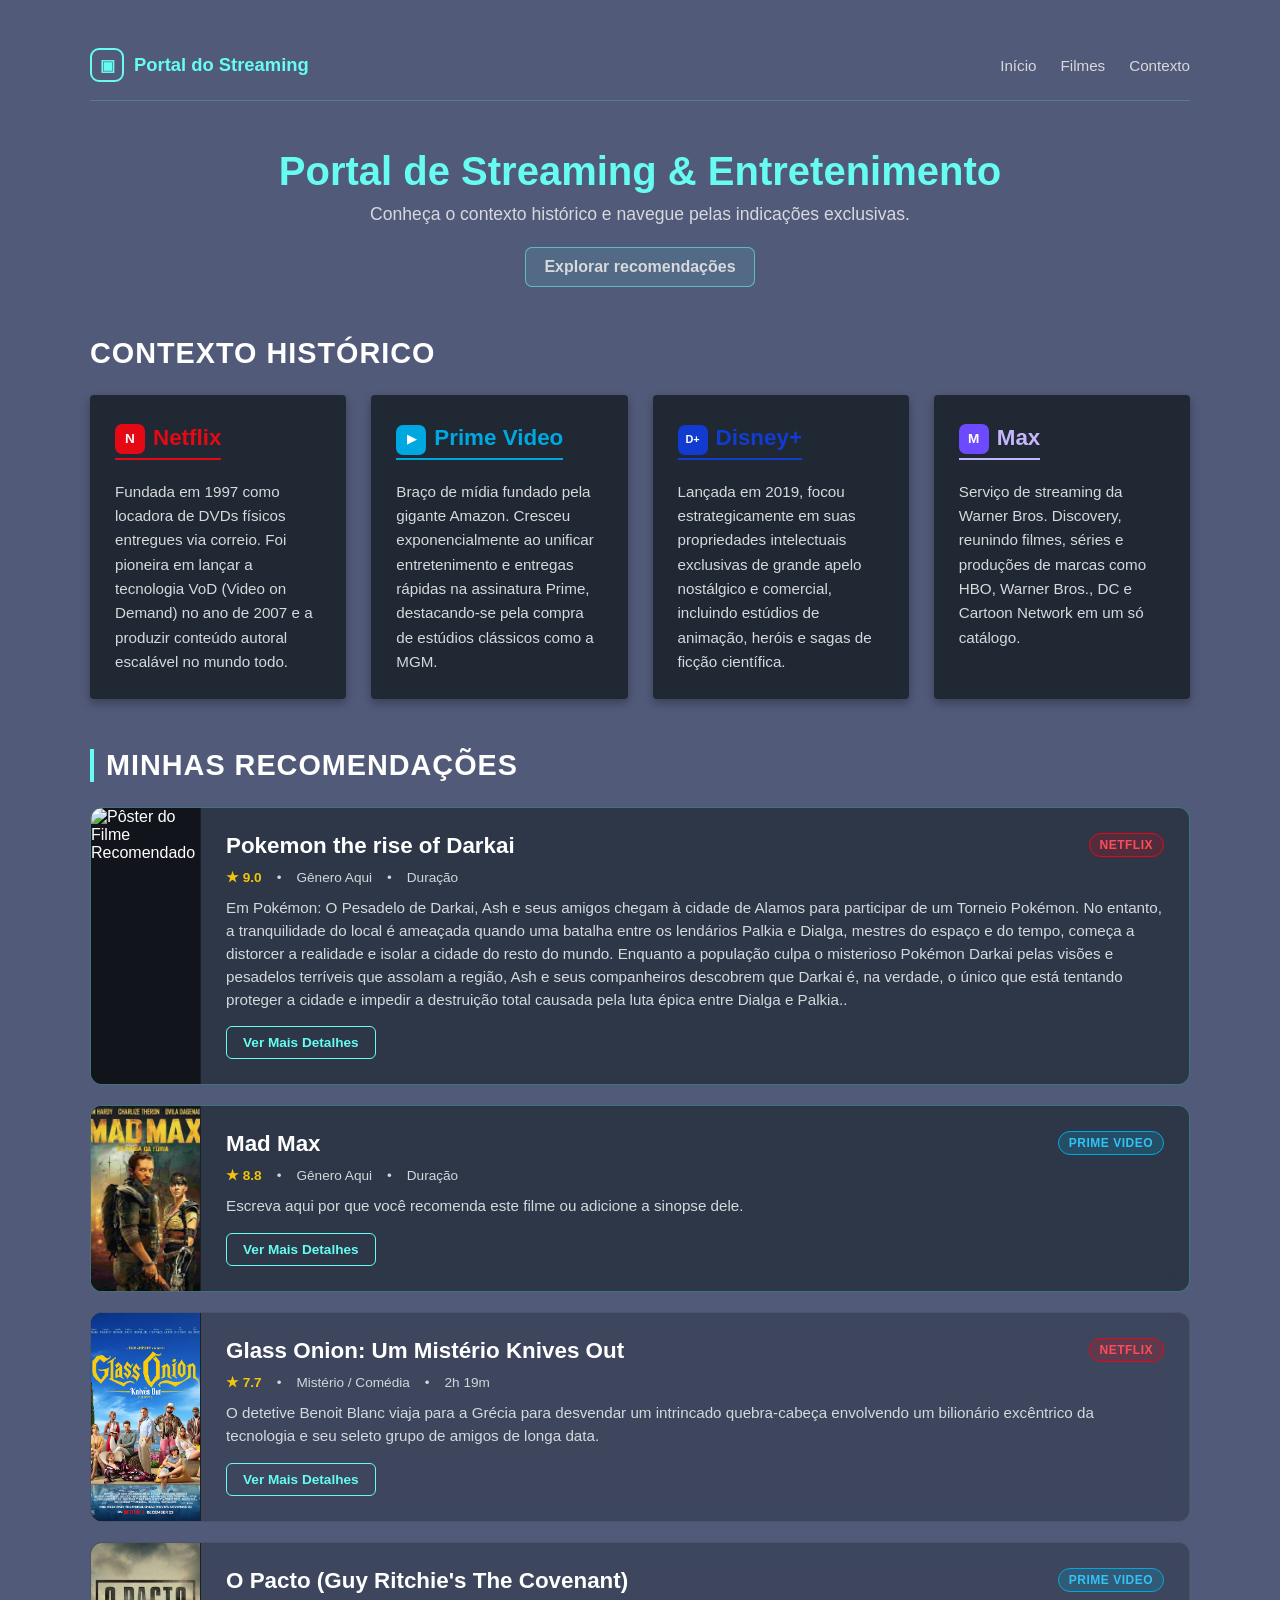
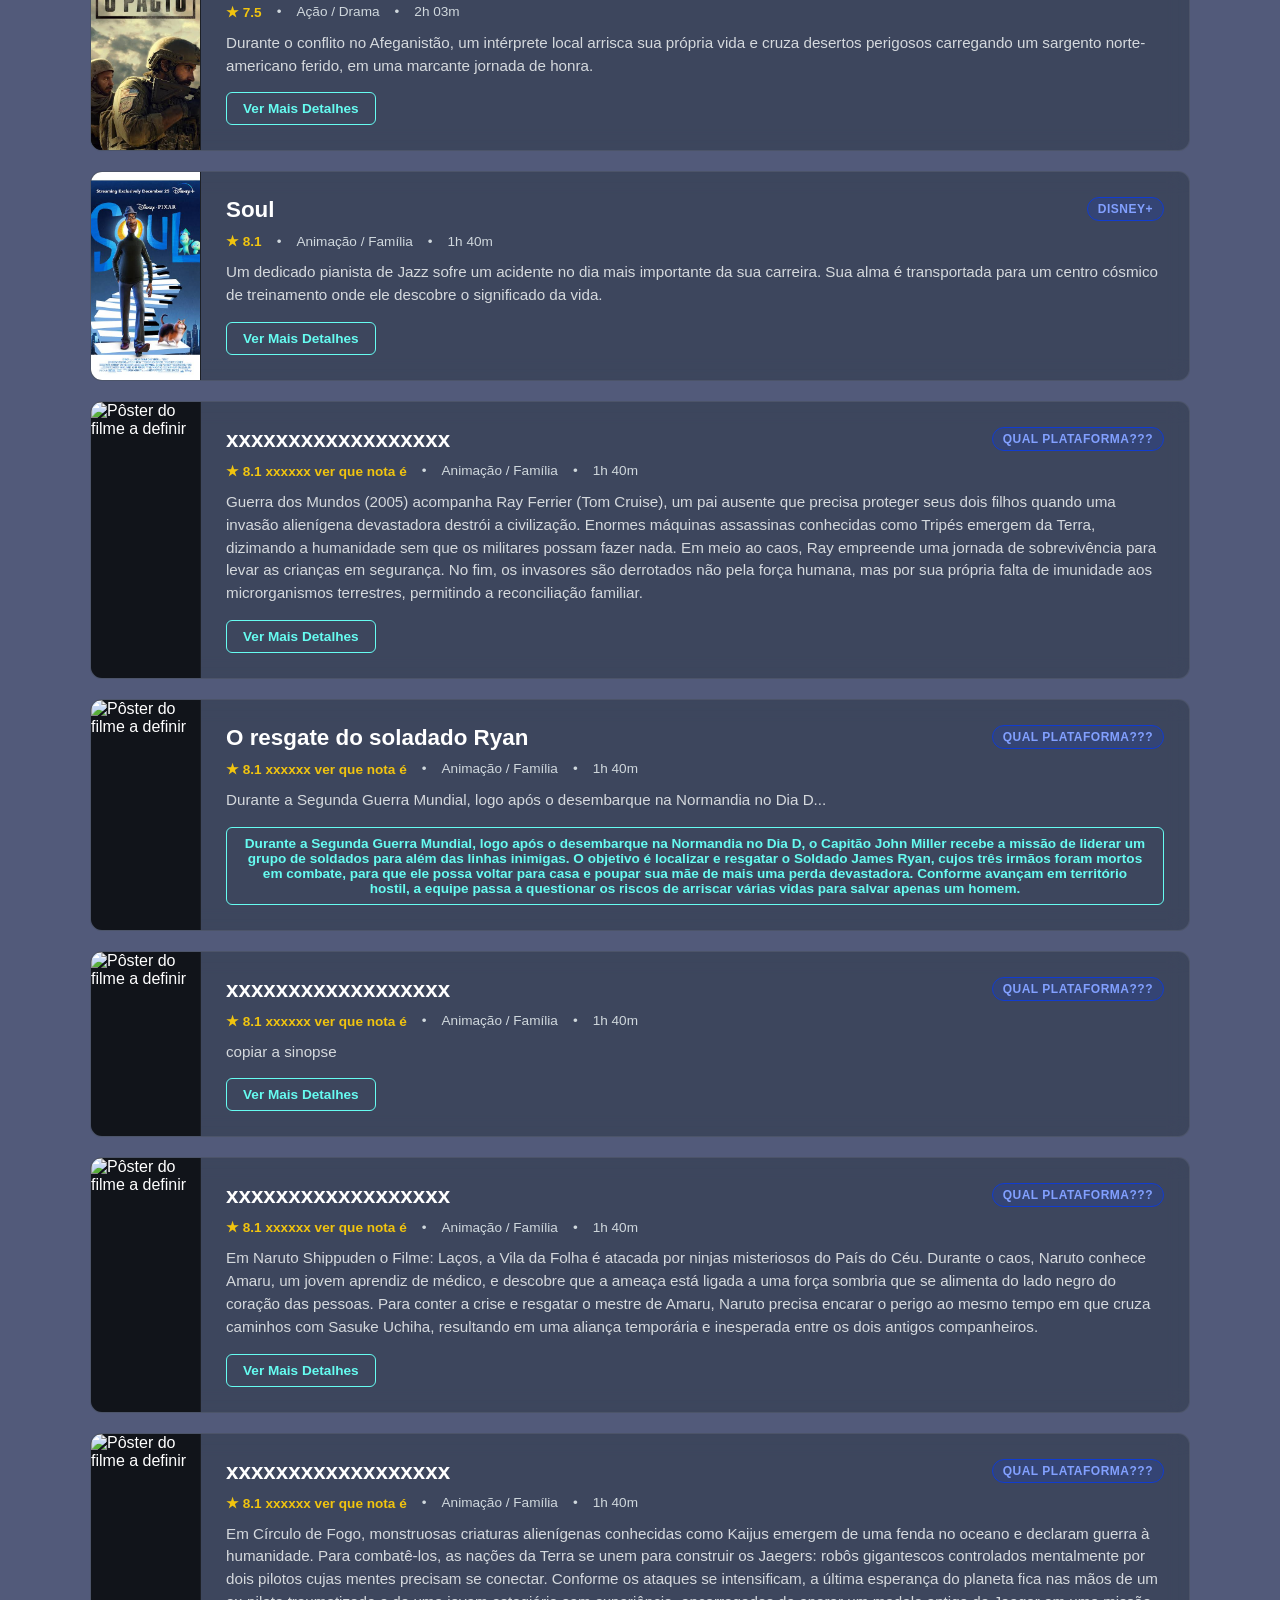
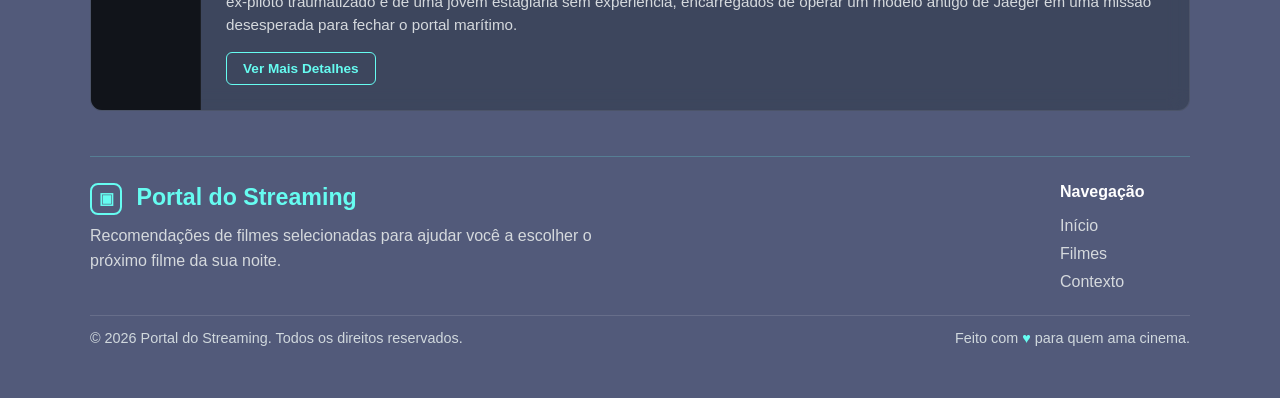
==== commit 0e73bb72: "9" ====
--- a/index.html
+++ b/index.html
@@ -269,8 +269,8 @@
                  <!--  filme 4  -->
  <article class="filme-card">
                     <div class="filme-poster-shill">
-                        <img src="imagem/xxxxxxxx.jpeg" alt="Pôster do filme a definir">
-                            alt="Pôster de xxxxxxxx ">
+                        <img src="https://m.media-amazon.com/images/M/MV5BNTE2ODAyNTkxNl5BMl5BanBnXkFtZTgwNTAzMjA2MDE@._V1_FMjpg_UX1000_.jpg" alt="Pôster do filme a definir">
+                            alt="Laços (naruto) ">
                     </div>
                     <div class="filme-conteudo">
                         <div>
@@ -285,7 +285,7 @@
                                 <span>•</span>
                                 <span>1h 40m</span>
                             </div>
-                            <p class="filme-sinopse"> copiar a sinopse </p>
+                            <p class="filme-sinopse">Em Naruto Shippuden o Filme: Laços, a Vila da Folha é atacada por ninjas misteriosos do País do Céu. Durante o caos, Naruto conhece Amaru, um jovem aprendiz de médico, e descobre que a ameaça está ligada a uma força sombria que se alimenta do lado negro do coração das pessoas. Para conter a crise e resgatar o mestre de Amaru, Naruto precisa encarar o perigo ao mesmo tempo em que cruza caminhos com Sasuke Uchiha, resultando em uma aliança temporária e inesperada entre os dois antigos companheiros. </p>
                         </div>
                         <button class="btn-detalhes" data-filme="placeholder">Ver Mais Detalhes</button>
                     </div>
@@ -294,8 +294,8 @@
                  <!--  filme 3  -->
  <article class="filme-card">
                     <div class="filme-poster-shill">
-                        <img src="imagem/xxxxxxxx.jpeg" alt="Pôster do filme a definir">
-                            alt="Pôster de xxxxxxxx ">
+                        <img src="https://acdn-us.mitiendanube.com/stores/004/687/740/products/pos-01990-62f047be68a7cf22e117181250145746-1024-1024.webp" alt="Pôster do filme a definir">
+                            alt="Pôster de Círculo de fogo ">
                     </div>
                     <div class="filme-conteudo">
                         <div>
@@ -310,7 +310,7 @@
                                 <span>•</span>
                                 <span>1h 40m</span>
                             </div>
-                            <p class="filme-sinopse"> copiar a sinopse </p>
+                            <p class="filme-sinopse"> Em Círculo de Fogo, monstruosas criaturas alienígenas conhecidas como Kaijus emergem de uma fenda no oceano e declaram guerra à humanidade. Para combatê-los, as nações da Terra se unem para construir os Jaegers: robôs gigantescos controlados mentalmente por dois pilotos cujas mentes precisam se conectar. Conforme os ataques se intensificam, a última esperança do planeta fica nas mãos de um ex-piloto traumatizado e de uma jovem estagiária sem experiência, encarregados de operar um modelo antigo de Jaeger em uma missão desesperada para fechar o portal marítimo. </p>
                         </div>
                         <button class="btn-detalhes" data-filme="placeholder">Ver Mais Detalhes</button>
                     </div>
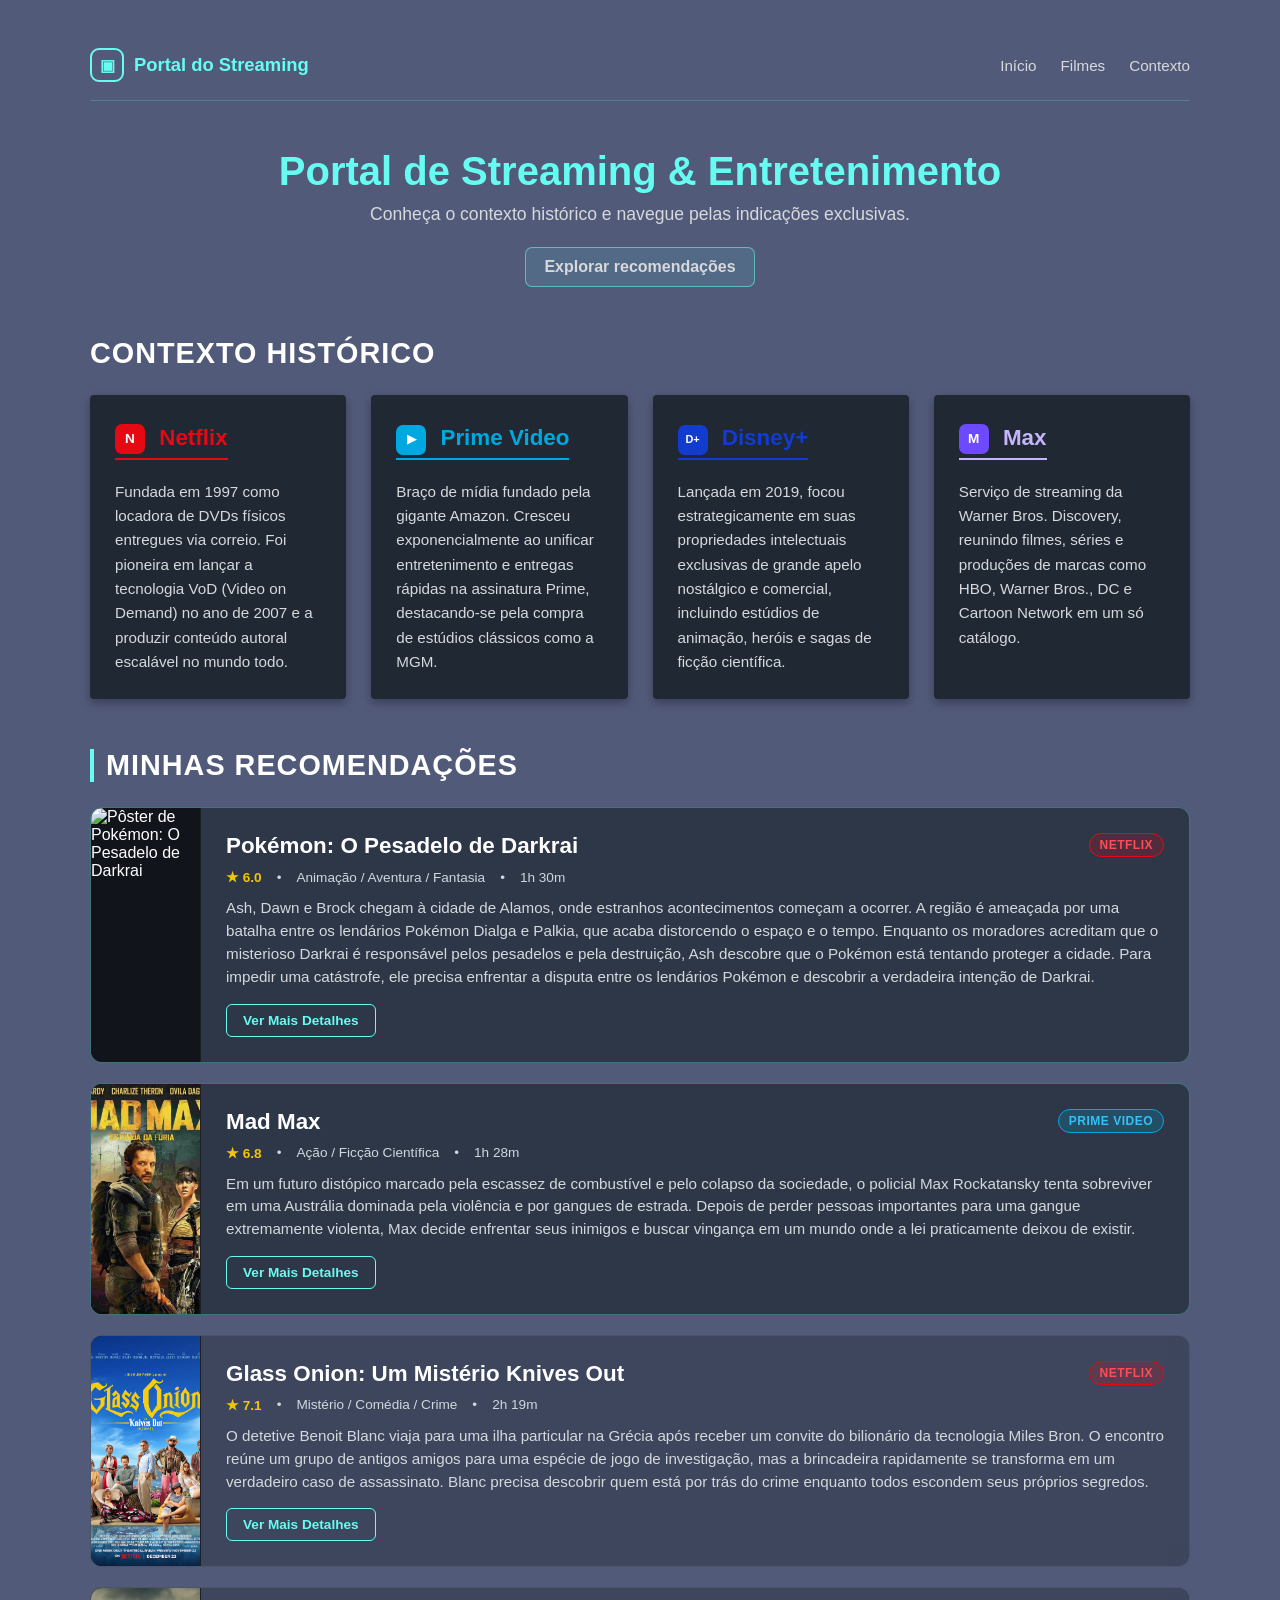
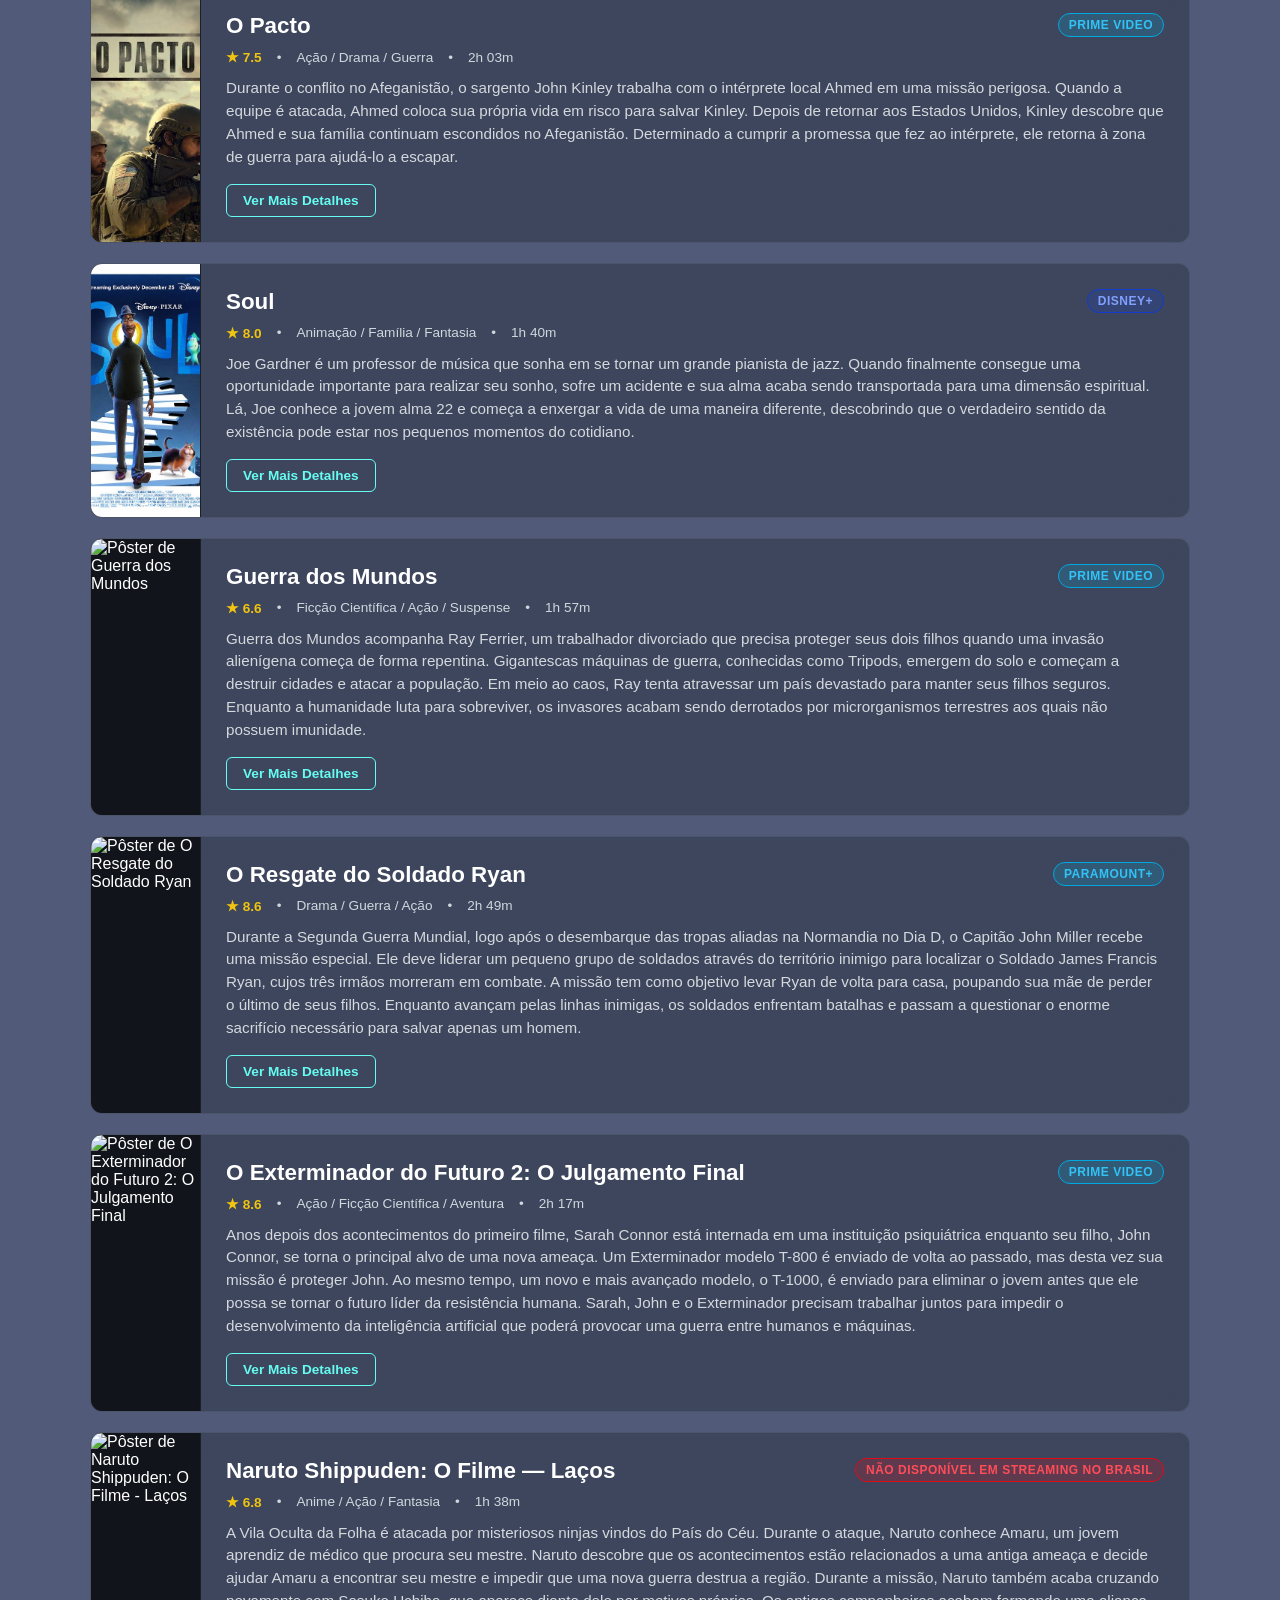
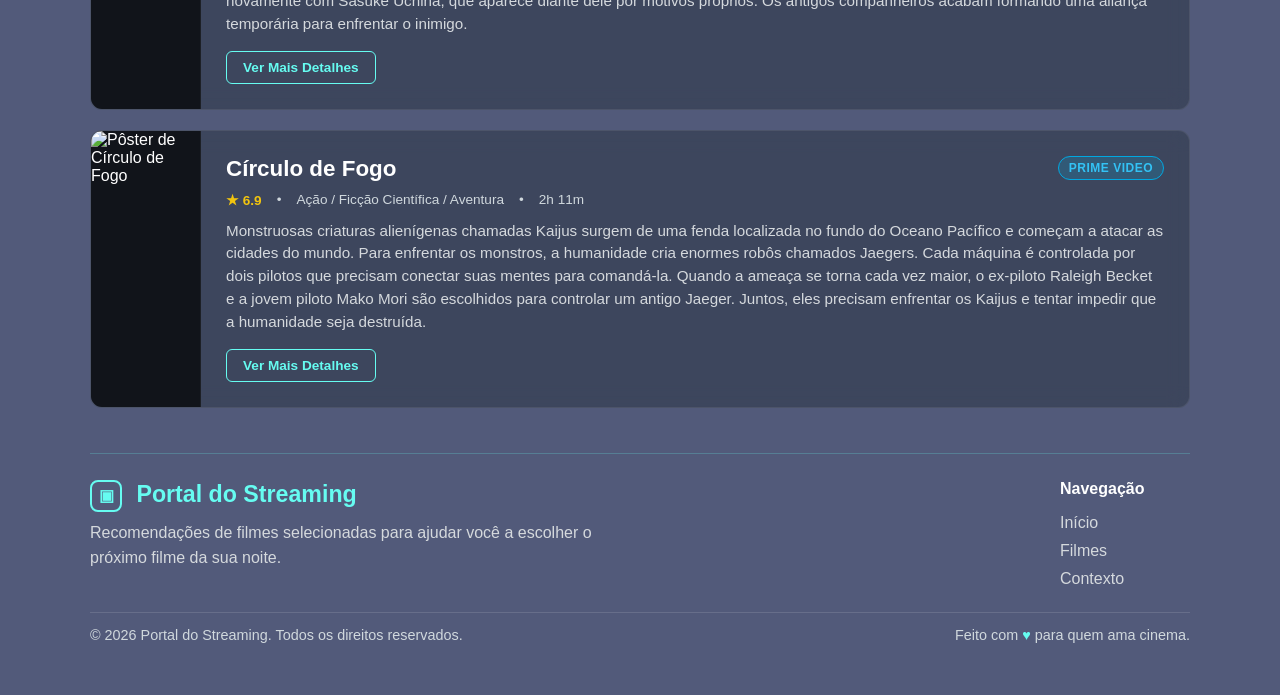
==== commit 2bde6fea: "10" ====
--- a/index.html
+++ b/index.html
@@ -4,17 +4,19 @@
 <head>
     <meta charset="UTF-8">
     <meta name="viewport" content="width=device-width, initial-scale=1.0">
-    <title> Portal de Streaming </title>
+    <title>Portal de Streaming</title>
     <link rel="stylesheet" href="style.css">
 </head>
 
 <body>
     <div class="container">
+
         <nav class="site-header" aria-label="Navegação principal">
             <a class="site-brand" href="index.html">
                 <span class="site-brand-icon" aria-hidden="true">▣</span>
                 <span>Portal do Streaming</span>
             </a>
+
             <div class="site-nav-links">
                 <a href="index.html">Início</a>
                 <a href="#filmes">Filmes</a>
@@ -29,334 +31,868 @@
         </header>
 
         <main>
+
             <h2 id="contexto" class="secao-titulo">Contexto Histórico</h2>
+
             <div class="grid-plataformas">
 
                 <section class="card-plataforma">
-                    <h3 class="netflix-txt"><span class="platform-logo logo-netflix">N</span>Netflix</h3>
-                    <p>Fundada em 1997 como locadora de DVDs físicos entregues via correio. Foi pioneira em lançar a
-                        tecnologia VoD (Video on Demand) no ano de 2007 e a produzir conteúdo autoral escalável no mundo
-                        todo.</p>
+                    <h3 class="netflix-txt">
+                        <span class="platform-logo logo-netflix">N</span>
+                        Netflix
+                    </h3>
+
+                    <p>
+                        Fundada em 1997 como locadora de DVDs físicos entregues via correio.
+                        Foi pioneira em lançar a tecnologia VoD (Video on Demand) no ano de 2007
+                        e a produzir conteúdo autoral escalável no mundo todo.
+                    </p>
                 </section>
 
                 <section class="card-plataforma">
-                    <h3 class="prime-txt"><span class="platform-logo logo-prime">▶</span>Prime Video</h3>
-                    <p>Braço de mídia fundado pela gigante Amazon. Cresceu exponencialmente ao unificar entretenimento e
-                        entregas rápidas na assinatura Prime, destacando-se pela compra de estúdios clássicos como a
-                        MGM.</p>
+                    <h3 class="prime-txt">
+                        <span class="platform-logo logo-prime">▶</span>
+                        Prime Video
+                    </h3>
+
+                    <p>
+                        Braço de mídia fundado pela gigante Amazon. Cresceu exponencialmente
+                        ao unificar entretenimento e entregas rápidas na assinatura Prime,
+                        destacando-se pela compra de estúdios clássicos como a MGM.
+                    </p>
                 </section>
 
                 <section class="card-plataforma">
-                    <h3 class="disney-txt"><span class="platform-logo logo-disney">D+</span>Disney+</h3>
-                    <p>Lançada em 2019, focou estrategicamente em suas propriedades intelectuais exclusivas de grande
-                        apelo nostálgico e comercial, incluindo estúdios de animação, heróis e sagas de ficção
-                        científica.</p>
+                    <h3 class="disney-txt">
+                        <span class="platform-logo logo-disney">D+</span>
+                        Disney+
+                    </h3>
+
+                    <p>
+                        Lançada em 2019, focou estrategicamente em suas propriedades intelectuais
+                        exclusivas de grande apelo nostálgico e comercial, incluindo estúdios
+                        de animação, heróis e sagas de ficção científica.
+                    </p>
                 </section>
 
                 <section class="card-plataforma">
-                    <h3 class="max-txt"><span class="platform-logo logo-max">M</span>Max</h3>
-                    <p>Serviço de streaming da Warner Bros. Discovery, reunindo filmes, séries e produções de marcas
-                        como HBO, Warner Bros., DC e Cartoon Network em um só catálogo.</p>
+                    <h3 class="max-txt">
+                        <span class="platform-logo logo-max">M</span>
+                        Max
+                    </h3>
+
+                    <p>
+                        Serviço de streaming da Warner Bros. Discovery, reunindo filmes, séries
+                        e produções de marcas como HBO, Warner Bros., DC e Cartoon Network
+                        em um só catálogo.
+                    </p>
                 </section>
+
             </div>
 
-            <h2 id="filmes" class="secao-titulo secao-minhas-recomendacoes">Minhas Recomendações</h2>
+
+            <h2 id="filmes" class="secao-titulo secao-minhas-recomendacoes">
+                Minhas Recomendações
+            </h2>
+
             <div class="lista-filmes">
 
+                <!-- =====================================================
+                     FILME 1 - POKÉMON
+                ====================================================== -->
+
                 <article class="filme-card recomendado">
-                    <div class="filme-poster-shill">
-                        <img src="https://encrypted-tbn0.gstatic.com/images?q=tbn:ANd9GcQnsDN4Ekd3KD4oKQIaDqIkBh1BDoFBBKEF2mgvCWkVvA&s=10" alt="Pôster do Filme Recomendado">
-                    </div>
-                    <div class="filme-conteudo">
-                        <div>
-                            <div class="filme-topo">
-                                <h3 class="filme-titulo">  Pokemon the rise of Darkai </h3>
-                                <span class="stream-badge b-netflix">Netflix</span>
-                            </div>
-                            <div class="filme-meta">
-                                <span class="nota-tag">★ 9.0</span>
-                                <span>•</span>
-                                <span>Gênero Aqui</span>
-                                <span>•</span>
-                                <span>Duração</span>
-                            </div>
-                            <p class="filme-sinopse">Em Pokémon: O Pesadelo de Darkai, Ash e seus amigos chegam à cidade de Alamos para participar de um Torneio Pokémon. No entanto, a tranquilidade do local é ameaçada quando uma batalha entre os lendários Palkia e Dialga, mestres do espaço e do tempo, começa a distorcer a realidade e isolar a cidade do resto do mundo.
-
-Enquanto a população culpa o misterioso Pokémon Darkai pelas visões e pesadelos terríveis que assolam a região, Ash e seus companheiros descobrem que Darkai é, na verdade, o único que está tentando proteger a cidade e impedir a destruição total causada pela luta épica entre Dialga e Palkia..</p>
-                        </div>
-                        <button class="btn-detalhes" data-filme="pokemon">Ver Mais Detalhes</button>
-                        </div>
-                </article>
+
+                    <div class="filme-poster-shill">
+                        <img
+                            src="https://encrypted-tbn0.gstatic.com/images?q=tbn:ANd9GcQnsDN4Ekd3KD4oKQIaDqIkBh1BDoFBBKEF2mgvCWkVvA&s=10"
+                            alt="Pôster de Pokémon: O Pesadelo de Darkrai">
+                    </div>
+
+                    <div class="filme-conteudo">
+
+                        <div>
+
+                            <div class="filme-topo">
+
+                                <h3 class="filme-titulo">
+                                    Pokémon: O Pesadelo de Darkrai
+                                </h3>
+
+                                <span class="stream-badge b-netflix">
+                                    Netflix
+                                </span>
+
+                            </div>
+
+                            <div class="filme-meta">
+                                <span class="nota-tag">★ 6.0</span>
+                                <span>•</span>
+                                <span>Animação / Aventura / Fantasia</span>
+                                <span>•</span>
+                                <span>1h 30m</span>
+                            </div>
+
+                            <p class="filme-sinopse">
+                                Ash, Dawn e Brock chegam à cidade de Alamos, onde estranhos
+                                acontecimentos começam a ocorrer. A região é ameaçada por uma
+                                batalha entre os lendários Pokémon Dialga e Palkia, que acaba
+                                distorcendo o espaço e o tempo.
+
+                                Enquanto os moradores acreditam que o misterioso Darkrai é
+                                responsável pelos pesadelos e pela destruição, Ash descobre
+                                que o Pokémon está tentando proteger a cidade. Para impedir
+                                uma catástrofe, ele precisa enfrentar a disputa entre os
+                                lendários Pokémon e descobrir a verdadeira intenção de Darkrai.
+                            </p>
+
+                        </div>
+
+                        <button
+                            class="btn-detalhes"
+                            data-filme="pokemon">
+                            Ver Mais Detalhes
+                        </button>
+
+                    </div>
+
+                </article>
+
+
+                <!-- =====================================================
+                     FILME 2 - MAD MAX
+                ====================================================== -->
 
                 <article class="filme-card recomendado">
-                    <div class="filme-poster-shill">
-                        <img src="imagem/madmax.jpeg" alt="Pôster do Filme Recomendado">
-                    </div>
-                    <div class="filme-conteudo">
-                        <div>
-                            <div class="filme-topo">
-                                <h3 class="filme-titulo"> Mad Max </h3>
-                                <span class="stream-badge b-prime">Prime Video</span>
-                            </div>
-                            <div class="filme-meta">
-                                <span class="nota-tag">★ 8.8</span>
-                                <span>•</span>
-                                <span>Gênero Aqui</span>
-                                <span>•</span>
-                                <span>Duração</span>
-                            </div>
-                            <p class="filme-sinopse">Escreva aqui por que você recomenda este filme ou adicione a sinopse dele.</p>
-                        </div>
-                        <button class="btn-detalhes" data-filme="madmax">Ver Mais Detalhes</button>
-                    </div>
-                </article>
+
+                    <div class="filme-poster-shill">
+                        <img
+                            src="imagem/madmax.jpeg"
+                            alt="Pôster de Mad Max">
+                    </div>
+
+                    <div class="filme-conteudo">
+
+                        <div>
+
+                            <div class="filme-topo">
+
+                                <h3 class="filme-titulo">
+                                    Mad Max
+                                </h3>
+
+                                <span class="stream-badge b-prime">
+                                    Prime Video
+                                </span>
+
+                            </div>
+
+                            <div class="filme-meta">
+                                <span class="nota-tag">★ 6.8</span>
+                                <span>•</span>
+                                <span>Ação / Ficção Científica</span>
+                                <span>•</span>
+                                <span>1h 28m</span>
+                            </div>
+
+                            <p class="filme-sinopse">
+                                Em um futuro distópico marcado pela escassez de combustível
+                                e pelo colapso da sociedade, o policial Max Rockatansky
+                                tenta sobreviver em uma Austrália dominada pela violência
+                                e por gangues de estrada.
+
+                                Depois de perder pessoas importantes para uma gangue
+                                extremamente violenta, Max decide enfrentar seus inimigos
+                                e buscar vingança em um mundo onde a lei praticamente
+                                deixou de existir.
+                            </p>
+
+                        </div>
+
+                        <button
+                            class="btn-detalhes"
+                            data-filme="madmax">
+                            Ver Mais Detalhes
+                        </button>
+
+                    </div>
+
+                </article>
+
+
+                <!-- =====================================================
+                     FILME 3 - GLASS ONION
+                ====================================================== -->
 
                 <article class="filme-card">
-                    <div class="filme-poster-shill">
-                        <img src="imagem/glassonion.jpeg" alt="Pôster de Glass Onion">
-                    </div>
-                    <div class="filme-conteudo">
-                        <div>
-                            <div class="filme-topo">
-                                <h3 class="filme-titulo">Glass Onion: Um Mistério Knives Out</h3>
-                                <span class="stream-badge b-netflix">Netflix</span>
-                            </div>
-                            <div class="filme-meta">
-                                <span class="nota-tag">★ 7.7</span>
-                                <span>•</span>
-                                <span>Mistério / Comédia</span>
+
+                    <div class="filme-poster-shill">
+                        <img
+                            src="imagem/glassonion.jpeg"
+                            alt="Pôster de Glass Onion: Um Mistério Knives Out">
+                    </div>
+
+                    <div class="filme-conteudo">
+
+                        <div>
+
+                            <div class="filme-topo">
+
+                                <h3 class="filme-titulo">
+                                    Glass Onion: Um Mistério Knives Out
+                                </h3>
+
+                                <span class="stream-badge b-netflix">
+                                    Netflix
+                                </span>
+
+                            </div>
+
+                            <div class="filme-meta">
+                                <span class="nota-tag">★ 7.1</span>
+                                <span>•</span>
+                                <span>Mistério / Comédia / Crime</span>
                                 <span>•</span>
                                 <span>2h 19m</span>
                             </div>
-                            <p class="filme-sinopse">O detetive Benoit Blanc viaja para a Grécia para desvendar um
-                                intrincado quebra-cabeça envolvendo um bilionário excêntrico da tecnologia e seu seleto
-                                grupo de amigos de longa data.</p>
-                        </div>
-                        <button class="btn-detalhes" data-filme="glass-onion">Ver Mais Detalhes</button>
-                    </div>
-                </article>
+
+                            <p class="filme-sinopse">
+                                O detetive Benoit Blanc viaja para uma ilha particular
+                                na Grécia após receber um convite do bilionário da
+                                tecnologia Miles Bron.
+
+                                O encontro reúne um grupo de antigos amigos para uma
+                                espécie de jogo de investigação, mas a brincadeira
+                                rapidamente se transforma em um verdadeiro caso de
+                                assassinato. Blanc precisa descobrir quem está por trás
+                                do crime enquanto todos escondem seus próprios segredos.
+                            </p>
+
+                        </div>
+
+                        <button
+                            class="btn-detalhes"
+                            data-filme="glass-onion">
+                            Ver Mais Detalhes
+                        </button>
+
+                    </div>
+
+                </article>
+
+
+                <!-- =====================================================
+                     FILME 4 - O PACTO
+                ====================================================== -->
 
                 <article class="filme-card">
-                    <div class="filme-poster-shill">
-                        <img src="imagem/pacto.jpeg"
+
+                    <div class="filme-poster-shill">
+                        <img
+                            src="imagem/pacto.jpeg"
                             alt="Pôster de O Pacto">
                     </div>
-                    <div class="filme-conteudo">
-                        <div>
-                            <div class="filme-topo">
-                                <h3 class="filme-titulo">O Pacto (Guy Ritchie's The Covenant)</h3>
-                                <span class="stream-badge b-prime">Prime Video</span>
-                            </div>
+
+                    <div class="filme-conteudo">
+
+                        <div>
+
+                            <div class="filme-topo">
+
+                                <h3 class="filme-titulo">
+                                    O Pacto
+                                </h3>
+
+                                <span class="stream-badge b-prime">
+                                    Prime Video
+                                </span>
+
+                            </div>
+
                             <div class="filme-meta">
                                 <span class="nota-tag">★ 7.5</span>
                                 <span>•</span>
-                                <span>Ação / Drama</span>
+                                <span>Ação / Drama / Guerra</span>
                                 <span>•</span>
                                 <span>2h 03m</span>
                             </div>
-                            <p class="filme-sinopse">Durante o conflito no Afeganistão, um intérprete local arrisca sua
-                                própria vida e cruza desertos perigosos carregando um sargento norte-americano ferido,
-                                em uma marcante jornada de honra.</p>
-                        </div>
-                        <button class="btn-detalhes" data-filme="pacto">Ver Mais Detalhes</button>
-                    </div>
-                </article>
+
+                            <p class="filme-sinopse">
+                                Durante o conflito no Afeganistão, o sargento John Kinley
+                                trabalha com o intérprete local Ahmed em uma missão perigosa.
+                                Quando a equipe é atacada, Ahmed coloca sua própria vida
+                                em risco para salvar Kinley.
+
+                                Depois de retornar aos Estados Unidos, Kinley descobre que
+                                Ahmed e sua família continuam escondidos no Afeganistão.
+                                Determinado a cumprir a promessa que fez ao intérprete,
+                                ele retorna à zona de guerra para ajudá-lo a escapar.
+                            </p>
+
+                        </div>
+
+                        <button
+                            class="btn-detalhes"
+                            data-filme="pacto">
+                            Ver Mais Detalhes
+                        </button>
+
+                    </div>
+
+                </article>
+
+
+                <!-- =====================================================
+                     FILME 5 - SOUL
+                ====================================================== -->
 
                 <article class="filme-card">
-                    <div class="filme-poster-shill">
-                        <img src="imagem/soul.jpeg"
+
+                    <div class="filme-poster-shill">
+                        <img
+                            src="imagem/soul.jpeg"
                             alt="Pôster de Soul">
                     </div>
-                    <div class="filme-conteudo">
-                        <div>
-                            <div class="filme-topo">
-                                <h3 class="filme-titulo">Soul</h3>
-                                <span class="stream-badge b-disney">Disney+</span>
-                            </div>
-                            <div class="filme-meta">
-                                <span class="nota-tag">★ 8.1</span>
-                                <span>•</span>
-                                <span>Animação / Família</span>
+
+                    <div class="filme-conteudo">
+
+                        <div>
+
+                            <div class="filme-topo">
+
+                                <h3 class="filme-titulo">
+                                    Soul
+                                </h3>
+
+                                <span class="stream-badge b-disney">
+                                    Disney+
+                                </span>
+
+                            </div>
+
+                            <div class="filme-meta">
+                                <span class="nota-tag">★ 8.0</span>
+                                <span>•</span>
+                                <span>Animação / Família / Fantasia</span>
                                 <span>•</span>
                                 <span>1h 40m</span>
                             </div>
-                            <p class="filme-sinopse">Um dedicado pianista de Jazz sofre um acidente no dia mais
-                                importante da sua carreira. Sua alma é transportada para um centro cósmico de
-                                treinamento onde ele descobre o significado da vida.</p>
-                        </div>
-                        <button class="btn-detalhes" data-filme="soul">Ver Mais Detalhes</button>
-                    </div>
-                </article>
-
-                <!-- 5 novos filmes  -->
-                 <!--  filme 1 -->
-                  <article class="filme-card">
-                    <div class="filme-poster-shill">
-                        <img src="https://m.media-amazon.com/images/M/MV5BMjg2YmE1ZDYtMWUzZi00NDgxLTk2M2ItYTVkNzNmN2ZlYWFjXkEyXkFqcGc@._V1_.jpg" alt="Pôster do filme a definir">
-                            alt="Pôster de xxxxxxxx ">
-                    </div>
-                    <div class="filme-conteudo">
-                        <div>
-                            <div class="filme-topo">
-                                <h3 class="filme-titulo"> xxxxxxxxxxxxxxxxxx </h3>
-                                <span class="stream-badge b-disney"> qual plataforma??? </span>
-                            </div>
-                            <div class="filme-meta">
-                                <span class="nota-tag">★ 8.1 xxxxxx  ver que nota é </span>
-                                <span>•</span>
-                                <span> Animação / Família </span>
-                                <span>•</span>
-                                <span>1h 40m</span>
-                            </div>
-                            <p class="filme-sinopse"> Guerra dos Mundos (2005) acompanha Ray Ferrier (Tom Cruise), um pai ausente que precisa proteger seus dois filhos quando uma invasão alienígena devastadora destrói a civilização.
-
-Enormes máquinas assassinas conhecidas como Tripés emergem da Terra, dizimando a humanidade sem que os militares possam fazer nada. Em meio ao caos, Ray empreende uma jornada de sobrevivência para levar as crianças em segurança. No fim, os invasores são derrotados não pela força humana, mas por sua própria falta de imunidade aos microrganismos terrestres, permitindo a reconciliação familiar. </p>
-                        </div>
-                        <button class="btn-detalhes" data-filme="placeholder">Ver Mais Detalhes</button>
-                    </div>
-                </article>
-
-                <!--  filme 2  -->
-                  <article class="filme-card">
-                    <div class="filme-poster-shill">
-                        <img src="https://m.media-amazon.com/images/M/MV5BZWVkYTBlODQtMjFiMi00ODExLWJhMzUtNGY5MDg0MDQwZTM4XkEyXkFqcGc@._V1_.jpg" alt="Pôster do filme a definir">
-                            alt="Pôster de: O regate do soldado Ryan ">
-                    </div>
-                    <div class="filme-conteudo">
-                        <div>
-                            <div class="filme-topo">
-                                <h3 class="filme-titulo"> O resgate do soladado Ryan </h3>
-                                <span class="stream-badge b-disney"> qual plataforma??? </span>
-                            </div>
-                            <div class="filme-meta">
-                                <span class="nota-tag">★ 8.1 xxxxxx  ver que nota é </span>
-                                <span>•</span>
-                                <span> Animação / Família </span>
-                                <span>•</span>
-                                <span>1h 40m</span>
-                            </div>
-                            <p class="filme-sinopse">Durante a Segunda Guerra Mundial, logo após o desembarque na Normandia no Dia D... </p>
-                        </div>
-                        <button class="btn-detalhes" data-filme="placeholder">Durante a Segunda Guerra Mundial, logo após o desembarque na Normandia no Dia D, o Capitão John Miller recebe a missão de liderar um grupo de soldados para além das linhas inimigas. O objetivo é localizar e resgatar o Soldado James Ryan, cujos três irmãos foram mortos em combate, para que ele possa voltar para casa e poupar sua mãe de mais uma perda devastadora. Conforme avançam em território hostil, a equipe passa a questionar os riscos de arriscar várias vidas para salvar apenas um homem.</button>
-                    </div>
-                </article>
-
-            <!--  filme 3  -->
-            <article class="filme-card">
-                    <div class="filme-poster-shill">
-                        <img src="https://www.europanet.com.br/image_gen/resizeimg.php?cod_produto=107657" alt="Pôster do filme a definir">
-                            alt="Pôster de xxxxxxxx ">
-                    </div>
-                    <div class="filme-conteudo">
-                        <div>
-                            <div class="filme-topo">
-                                <h3 class="filme-titulo"> xxxxxxxxxxxxxxxxxx </h3>
-                                <span class="stream-badge b-disney"> qual plataforma??? </span>
-                            </div>
-                            <div class="filme-meta">
-                                <span class="nota-tag">★ 8.1 xxxxxx  ver que nota é </span>
-                                <span>•</span>
-                                <span> Animação / Família </span>
-                                <span>•</span>
-                                <span>1h 40m</span>
-                            </div>
-                            <p class="filme-sinopse"> copiar a sinopse </p>
-                        </div>
-                        <button class="btn-detalhes" data-filme="placeholder">Ver Mais Detalhes</button>
-                    </div>
-                </article>
-
-                 <!--  filme 4  -->
- <article class="filme-card">
-                    <div class="filme-poster-shill">
-                        <img src="https://m.media-amazon.com/images/M/MV5BNTE2ODAyNTkxNl5BMl5BanBnXkFtZTgwNTAzMjA2MDE@._V1_FMjpg_UX1000_.jpg" alt="Pôster do filme a definir">
-                            alt="Laços (naruto) ">
-                    </div>
-                    <div class="filme-conteudo">
-                        <div>
-                            <div class="filme-topo">
-                                <h3 class="filme-titulo"> xxxxxxxxxxxxxxxxxx </h3>
-                                <span class="stream-badge b-disney"> qual plataforma??? </span>
-                            </div>
-                            <div class="filme-meta">
-                                <span class="nota-tag">★ 8.1 xxxxxx  ver que nota é </span>
-                                <span>•</span>
-                                <span> Animação / Família </span>
-                                <span>•</span>
-                                <span>1h 40m</span>
-                            </div>
-                            <p class="filme-sinopse">Em Naruto Shippuden o Filme: Laços, a Vila da Folha é atacada por ninjas misteriosos do País do Céu. Durante o caos, Naruto conhece Amaru, um jovem aprendiz de médico, e descobre que a ameaça está ligada a uma força sombria que se alimenta do lado negro do coração das pessoas. Para conter a crise e resgatar o mestre de Amaru, Naruto precisa encarar o perigo ao mesmo tempo em que cruza caminhos com Sasuke Uchiha, resultando em uma aliança temporária e inesperada entre os dois antigos companheiros. </p>
-                        </div>
-                        <button class="btn-detalhes" data-filme="placeholder">Ver Mais Detalhes</button>
-                    </div>
-                </article>
-
-                 <!--  filme 3  -->
- <article class="filme-card">
-                    <div class="filme-poster-shill">
-                        <img src="https://acdn-us.mitiendanube.com/stores/004/687/740/products/pos-01990-62f047be68a7cf22e117181250145746-1024-1024.webp" alt="Pôster do filme a definir">
-                            alt="Pôster de Círculo de fogo ">
-                    </div>
-                    <div class="filme-conteudo">
-                        <div>
-                            <div class="filme-topo">
-                                <h3 class="filme-titulo"> xxxxxxxxxxxxxxxxxx </h3>
-                                <span class="stream-badge b-disney"> qual plataforma??? </span>
-                            </div>
-                            <div class="filme-meta">
-                                <span class="nota-tag">★ 8.1 xxxxxx  ver que nota é </span>
-                                <span>•</span>
-                                <span> Animação / Família </span>
-                                <span>•</span>
-                                <span>1h 40m</span>
-                            </div>
-                            <p class="filme-sinopse"> Em Círculo de Fogo, monstruosas criaturas alienígenas conhecidas como Kaijus emergem de uma fenda no oceano e declaram guerra à humanidade. Para combatê-los, as nações da Terra se unem para construir os Jaegers: robôs gigantescos controlados mentalmente por dois pilotos cujas mentes precisam se conectar. Conforme os ataques se intensificam, a última esperança do planeta fica nas mãos de um ex-piloto traumatizado e de uma jovem estagiária sem experiência, encarregados de operar um modelo antigo de Jaeger em uma missão desesperada para fechar o portal marítimo. </p>
-                        </div>
-                        <button class="btn-detalhes" data-filme="placeholder">Ver Mais Detalhes</button>
-                    </div>
-                </article>
-
+
+                            <p class="filme-sinopse">
+                                Joe Gardner é um professor de música que sonha em se tornar
+                                um grande pianista de jazz. Quando finalmente consegue uma
+                                oportunidade importante para realizar seu sonho, sofre um
+                                acidente e sua alma acaba sendo transportada para uma
+                                dimensão espiritual.
+
+                                Lá, Joe conhece a jovem alma 22 e começa a enxergar a vida
+                                de uma maneira diferente, descobrindo que o verdadeiro
+                                sentido da existência pode estar nos pequenos momentos
+                                do cotidiano.
+                            </p>
+
+                        </div>
+
+                        <button
+                            class="btn-detalhes"
+                            data-filme="soul">
+                            Ver Mais Detalhes
+                        </button>
+
+                    </div>
+
+                </article>
+
+
+                <!-- =====================================================
+                     FILME 6 - GUERRA DOS MUNDOS
+                ====================================================== -->
+
+                <article class="filme-card">
+
+                    <div class="filme-poster-shill">
+
+                        <img
+                            src="https://m.media-amazon.com/images/M/MV5BMjg2YmE1ZDYtMWUzZi00NDgxLTk2M2ItYTVkNzNmN2ZlYWFjXkEyXkFqcGc@._V1_.jpg"
+                            alt="Pôster de Guerra dos Mundos">
+
+                    </div>
+
+                    <div class="filme-conteudo">
+
+                        <div>
+
+                            <div class="filme-topo">
+
+                                <h3 class="filme-titulo">
+                                    Guerra dos Mundos
+                                </h3>
+
+                                <span class="stream-badge b-prime">
+                                    Prime Video
+                                </span>
+
+                            </div>
+
+                            <div class="filme-meta">
+
+                                <span class="nota-tag">★ 6.6</span>
+
+                                <span>•</span>
+
+                                <span>Ficção Científica / Ação / Suspense</span>
+
+                                <span>•</span>
+
+                                <span>1h 57m</span>
+
+                            </div>
+
+                            <p class="filme-sinopse">
+                                Guerra dos Mundos acompanha Ray Ferrier, um trabalhador
+                                divorciado que precisa proteger seus dois filhos quando
+                                uma invasão alienígena começa de forma repentina.
+
+                                Gigantescas máquinas de guerra, conhecidas como Tripods,
+                                emergem do solo e começam a destruir cidades e atacar
+                                a população. Em meio ao caos, Ray tenta atravessar um
+                                país devastado para manter seus filhos seguros.
+
+                                Enquanto a humanidade luta para sobreviver, os invasores
+                                acabam sendo derrotados por microrganismos terrestres
+                                aos quais não possuem imunidade.
+                            </p>
+
+                        </div>
+
+                        <button
+                            class="btn-detalhes"
+                            data-filme="guerra-dos-mundos">
+                            Ver Mais Detalhes
+                        </button>
+
+                    </div>
+
+                </article>
+
+
+                <!-- =====================================================
+                     FILME 7 - O RESGATE DO SOLDADO RYAN
+                ====================================================== -->
+
+                <article class="filme-card">
+
+                    <div class="filme-poster-shill">
+
+                        <img
+                            src="https://m.media-amazon.com/images/M/MV5BZWVkYTBlODQtMjFiMi00ODExLWJhMzUtNGY5MDg0MDQwZTM4XkEyXkFqcGc@._V1_.jpg"
+                            alt="Pôster de O Resgate do Soldado Ryan">
+
+                    </div>
+
+                    <div class="filme-conteudo">
+
+                        <div>
+
+                            <div class="filme-topo">
+
+                                <h3 class="filme-titulo">
+                                    O Resgate do Soldado Ryan
+                                </h3>
+
+                                <span class="stream-badge b-prime">
+                                    Paramount+
+                                </span>
+
+                            </div>
+
+                            <div class="filme-meta">
+
+                                <span class="nota-tag">★ 8.6</span>
+
+                                <span>•</span>
+
+                                <span>Drama / Guerra / Ação</span>
+
+                                <span>•</span>
+
+                                <span>2h 49m</span>
+
+                            </div>
+
+                            <p class="filme-sinopse">
+                                Durante a Segunda Guerra Mundial, logo após o desembarque
+                                das tropas aliadas na Normandia no Dia D, o Capitão John
+                                Miller recebe uma missão especial.
+
+                                Ele deve liderar um pequeno grupo de soldados através
+                                do território inimigo para localizar o Soldado James
+                                Francis Ryan, cujos três irmãos morreram em combate.
+
+                                A missão tem como objetivo levar Ryan de volta para casa,
+                                poupando sua mãe de perder o último de seus filhos.
+                                Enquanto avançam pelas linhas inimigas, os soldados
+                                enfrentam batalhas e passam a questionar o enorme
+                                sacrifício necessário para salvar apenas um homem.
+                            </p>
+
+                        </div>
+
+                        <button
+                            class="btn-detalhes"
+                            data-filme="resgate-soldado-ryan">
+                            Ver Mais Detalhes
+                        </button>
+
+                    </div>
+
+                </article>
+
+
+                <!-- =====================================================
+                     FILME 8 - O EXTERMINADOR DO FUTURO 2
+                ====================================================== -->
+
+                <article class="filme-card">
+
+                    <div class="filme-poster-shill">
+
+                        <img
+                            src="https://www.europanet.com.br/image_gen/resizeimg.php?cod_produto=107657"
+                            alt="Pôster de O Exterminador do Futuro 2: O Julgamento Final">
+
+                    </div>
+
+                    <div class="filme-conteudo">
+
+                        <div>
+
+                            <div class="filme-topo">
+
+                                <h3 class="filme-titulo">
+                                    O Exterminador do Futuro 2: O Julgamento Final
+                                </h3>
+
+                                <span class="stream-badge b-prime">
+                                    Prime Video
+                                </span>
+
+                            </div>
+
+                            <div class="filme-meta">
+
+                                <span class="nota-tag">★ 8.6</span>
+
+                                <span>•</span>
+
+                                <span>Ação / Ficção Científica / Aventura</span>
+
+                                <span>•</span>
+
+                                <span>2h 17m</span>
+
+                            </div>
+
+                            <p class="filme-sinopse">
+                                Anos depois dos acontecimentos do primeiro filme, Sarah
+                                Connor está internada em uma instituição psiquiátrica
+                                enquanto seu filho, John Connor, se torna o principal
+                                alvo de uma nova ameaça.
+
+                                Um Exterminador modelo T-800 é enviado de volta ao passado,
+                                mas desta vez sua missão é proteger John. Ao mesmo tempo,
+                                um novo e mais avançado modelo, o T-1000, é enviado para
+                                eliminar o jovem antes que ele possa se tornar o futuro
+                                líder da resistência humana.
+
+                                Sarah, John e o Exterminador precisam trabalhar juntos
+                                para impedir o desenvolvimento da inteligência artificial
+                                que poderá provocar uma guerra entre humanos e máquinas.
+                            </p>
+
+                        </div>
+
+                        <button
+                            class="btn-detalhes"
+                            data-filme="terminator-2">
+                            Ver Mais Detalhes
+                        </button>
+
+                    </div>
+
+                </article>
+
+
+                <!-- =====================================================
+                     FILME 9 - NARUTO SHIPPUDEN: LAÇOS
+                ====================================================== -->
+
+                <article class="filme-card">
+
+                    <div class="filme-poster-shill">
+
+                        <img
+                            src="https://m.media-amazon.com/images/M/MV5BNTE2ODAyNTkxNl5BMl5BanBnXkFtZTgwNTAzMjA2MDE@._V1_FMjpg_UX1000_.jpg"
+                            alt="Pôster de Naruto Shippuden: O Filme - Laços">
+
+                    </div>
+
+                    <div class="filme-conteudo">
+
+                        <div>
+
+                            <div class="filme-topo">
+
+                                <h3 class="filme-titulo">
+                                    Naruto Shippuden: O Filme — Laços
+                                </h3>
+
+                                <span class="stream-badge b-netflix">
+                                    Não disponível em streaming no Brasil
+                                </span>
+
+                            </div>
+
+                            <div class="filme-meta">
+
+                                <span class="nota-tag">★ 6.8</span>
+
+                                <span>•</span>
+
+                                <span>Anime / Ação / Fantasia</span>
+
+                                <span>•</span>
+
+                                <span>1h 38m</span>
+
+                            </div>
+
+                            <p class="filme-sinopse">
+                                A Vila Oculta da Folha é atacada por misteriosos ninjas
+                                vindos do País do Céu. Durante o ataque, Naruto conhece
+                                Amaru, um jovem aprendiz de médico que procura seu mestre.
+
+                                Naruto descobre que os acontecimentos estão relacionados
+                                a uma antiga ameaça e decide ajudar Amaru a encontrar
+                                seu mestre e impedir que uma nova guerra destrua a região.
+
+                                Durante a missão, Naruto também acaba cruzando novamente
+                                com Sasuke Uchiha, que aparece diante dele por motivos
+                                próprios. Os antigos companheiros acabam formando uma
+                                aliança temporária para enfrentar o inimigo.
+                            </p>
+
+                        </div>
+
+                        <button
+                            class="btn-detalhes"
+                            data-filme="naruto-lacos">
+                            Ver Mais Detalhes
+                        </button>
+
+                    </div>
+
+                </article>
+
+
+                <!-- =====================================================
+                     FILME 10 - CÍRCULO DE FOGO
+                ====================================================== -->
+
+                <article class="filme-card">
+
+                    <div class="filme-poster-shill">
+
+                        <img
+                            src="https://ingresso-a.akamaihd.net/img/cinema/cartaz/220-cartaz.jpg"
+                            alt="Pôster de Círculo de Fogo">
+
+                    </div>
+
+                    <div class="filme-conteudo">
+
+                        <div>
+
+                            <div class="filme-topo">
+
+                                <h3 class="filme-titulo">
+                                    Círculo de Fogo
+                                </h3>
+
+                                <span class="stream-badge b-prime">
+                                    Prime Video
+                                </span>
+
+                            </div>
+
+                            <div class="filme-meta">
+
+                                <span class="nota-tag">★ 6.9</span>
+
+                                <span>•</span>
+
+                                <span>Ação / Ficção Científica / Aventura</span>
+
+                                <span>•</span>
+
+                                <span>2h 11m</span>
+
+                            </div>
+
+                            <p class="filme-sinopse">
+                                Monstruosas criaturas alienígenas chamadas Kaijus surgem
+                                de uma fenda localizada no fundo do Oceano Pacífico e
+                                começam a atacar as cidades do mundo.
+
+                                Para enfrentar os monstros, a humanidade cria enormes
+                                robôs chamados Jaegers. Cada máquina é controlada por
+                                dois pilotos que precisam conectar suas mentes para
+                                comandá-la.
+
+                                Quando a ameaça se torna cada vez maior, o ex-piloto
+                                Raleigh Becket e a jovem piloto Mako Mori são escolhidos
+                                para controlar um antigo Jaeger. Juntos, eles precisam
+                                enfrentar os Kaijus e tentar impedir que a humanidade
+                                seja destruída.
+                            </p>
+
+                        </div>
+
+                        <button
+                            class="btn-detalhes"
+                            data-filme="circulo-de-fogo">
+                            Ver Mais Detalhes
+                        </button>
+
+                    </div>
+
+                </article>
 
             </div>
+
         </main>
 
+
+        <!-- =============================================================
+             RODAPÉ
+        ============================================================= -->
+
         <footer class="site-footer">
+
             <div class="footer-content">
+
                 <div class="footer-brand">
-                    <div class="footer-logo"><span class="footer-logo-icon">▣</span> Portal do Streaming</div>
-                    <p>Recomendações de filmes selecionadas para ajudar você a escolher o próximo filme da sua noite.</p>
+
+                    <div class="footer-logo">
+                        <span class="footer-logo-icon">▣</span>
+                        Portal do Streaming
+                    </div>
+
+                    <p>
+                        Recomendações de filmes selecionadas para ajudar você
+                        a escolher o próximo filme da sua noite.
+                    </p>
+
                 </div>
 
+
                 <nav class="footer-nav" aria-label="Navegação do rodapé">
+
                     <h2>Navegação</h2>
+
                     <a href="index.html">Início</a>
+
                     <a href="#filmes">Filmes</a>
+
                     <a href="#contexto">Contexto</a>
+
                 </nav>
+
             </div>
 
+
             <div class="footer-bottom">
-                <span>© 2026 Portal do Streaming. Todos os direitos reservados.</span>
-                <span class="footer-made">Feito com <span aria-hidden="true">♥</span> para quem ama cinema.</span>
+
+                <span>
+                    © 2026 Portal do Streaming. Todos os direitos reservados.
+                </span>
+
+                <span class="footer-made">
+                    Feito com
+                    <span aria-hidden="true">♥</span>
+                    para quem ama cinema.
+                </span>
+
             </div>
+
         </footer>
+
     </div>
 
-    <div class="detalhes-modal" id="detalhes-modal" aria-hidden="true">
-        <div class="detalhes-modal-backdrop" data-fechar-modal></div>
-        <section class="detalhes-card" role="dialog" aria-modal="true" aria-labelledby="modal-titulo">
-            <button class="modal-fechar" type="button" data-fechar-modal aria-label="Fechar detalhes">&times;</button>
-            <img class="modal-poster" id="modal-poster" alt="">
+
+    <!-- =============================================================
+         MODAL DE DETALHES
+    ============================================================= -->
+
+    <div
+        class="detalhes-modal"
+        id="detalhes-modal"
+        aria-hidden="true">
+
+        <div
+            class="detalhes-modal-backdrop"
+            data-fechar-modal>
+        </div>
+
+
+        <section
+            class="detalhes-card"
+            role="dialog"
+            aria-modal="true"
+            aria-labelledby="modal-titulo">
+
+            <button
+                class="modal-fechar"
+                type="button"
+                data-fechar-modal
+                aria-label="Fechar detalhes">
+                &times;
+            </button>
+
+
+            <img
+                class="modal-poster"
+                id="modal-poster"
+                alt="">
+
+
             <h2 id="modal-titulo"></h2>
-            <div class="modal-meta" id="modal-meta"></div>
+
+
+            <div
+                class="modal-meta"
+                id="modal-meta">
+            </div>
+
+
             <h3>Sinopse Completa</h3>
+
+
             <p id="modal-sinopse"></p>
-            <div class="modal-ficha" id="modal-ficha"></div>
+
+
+            <div
+                class="modal-ficha"
+                id="modal-ficha">
+            </div>
+
         </section>
+
     </div>
 
+
     <script src="script.js"></script>
 
 </body>
 
-</html>
+</html>
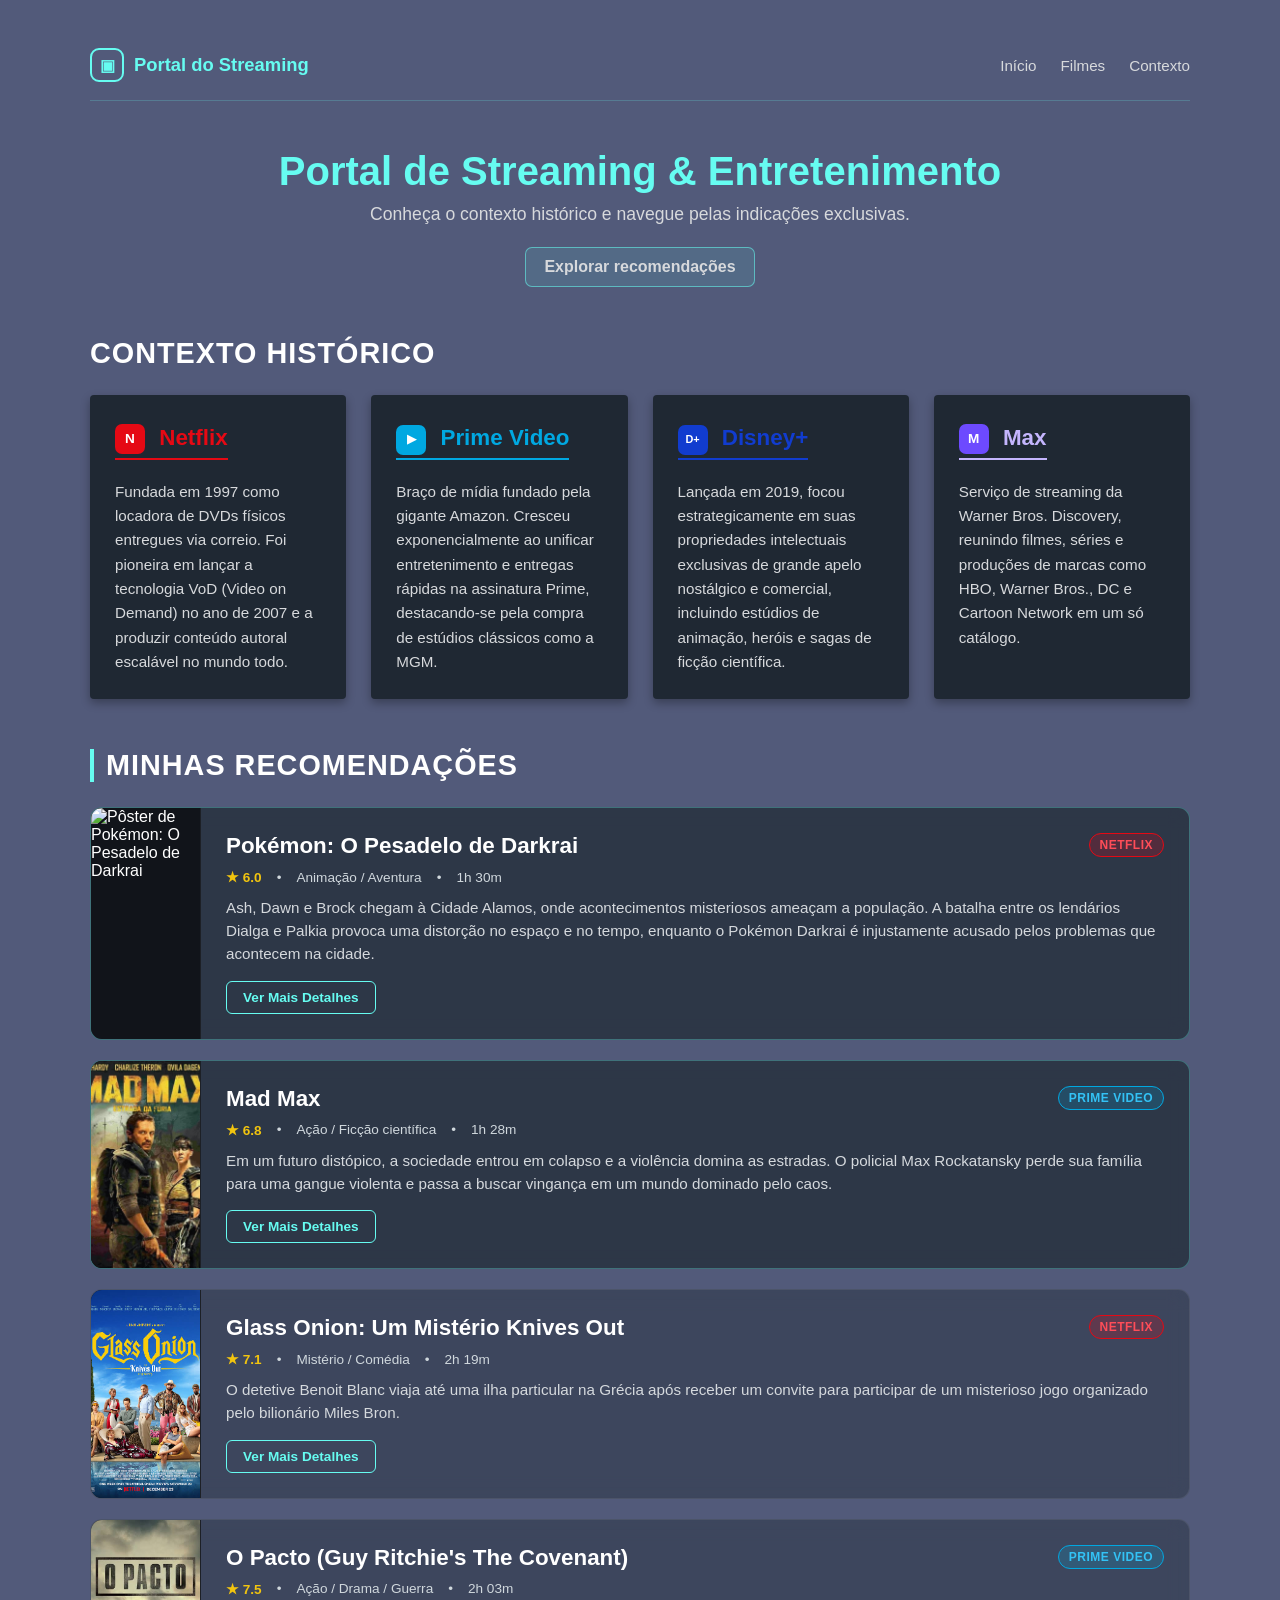
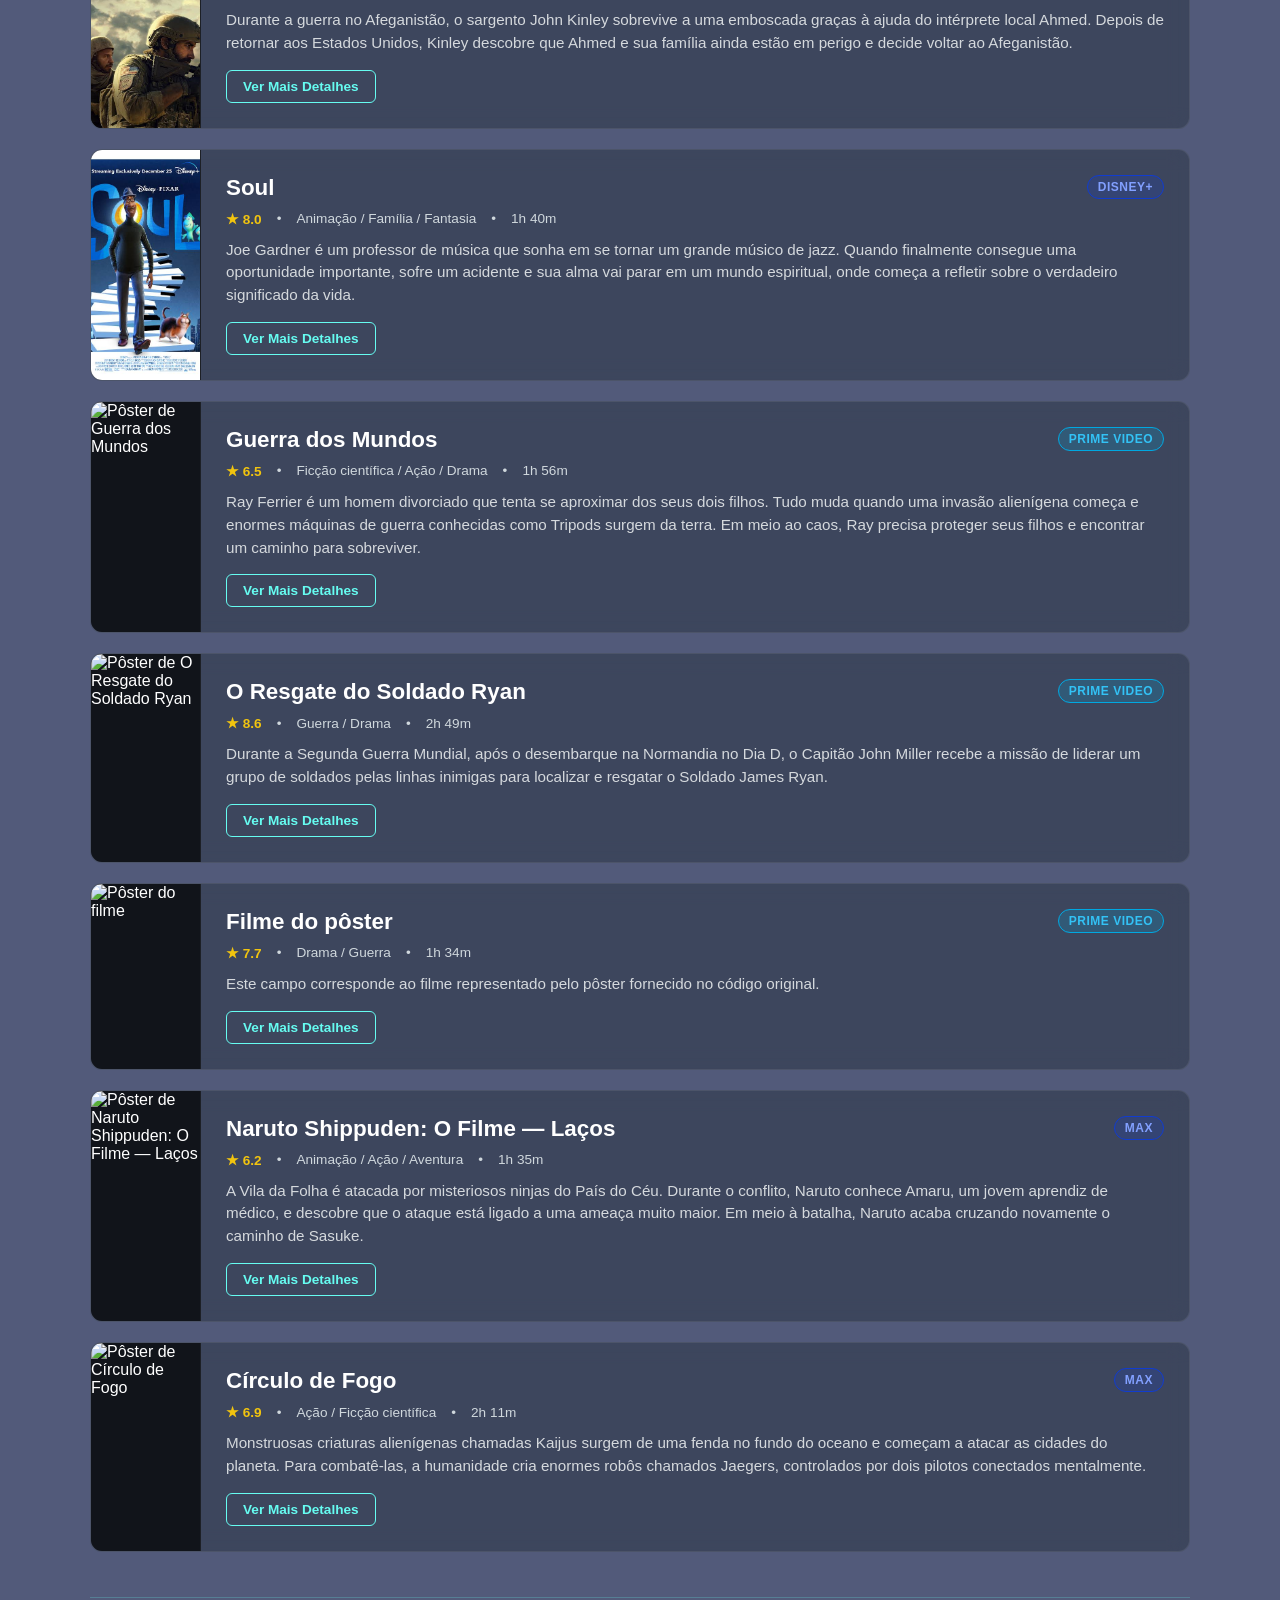
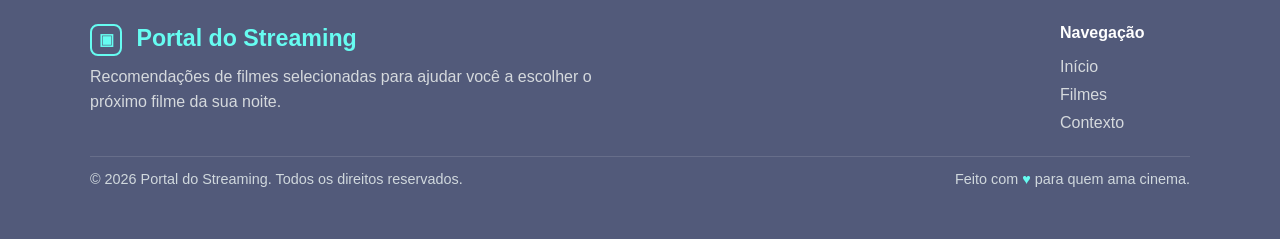
==== commit 5dc8c412: "14" ====
--- a/index.html
+++ b/index.html
@@ -1,897 +1,1078 @@
 <!DOCTYPE html>
+
 <html lang="pt-BR" class="pagina-inicial">
 
-<head>
-    <meta charset="UTF-8">
-    <meta name="viewport" content="width=device-width, initial-scale=1.0">
-    <title>Portal de Streaming</title>
-    <link rel="stylesheet" href="style.css">
+<head> <meta charset="UTF-8"> <meta name="viewport" content="width=device-width, initial-scale=1.0">
+
+<title>Portal de Streaming</title>
+
+<link rel="stylesheet" href="style.css">
+
 </head>
 
 <body>
-    <div class="container">
-
-        <nav class="site-header" aria-label="Navegação principal">
-            <a class="site-brand" href="index.html">
-                <span class="site-brand-icon" aria-hidden="true">▣</span>
-                <span>Portal do Streaming</span>
-            </a>
-
-            <div class="site-nav-links">
+
+<div class="container">
+
+    <!-- =========================
+         NAVEGAÇÃO
+    ========================== -->
+
+    <nav class="site-header" aria-label="Navegação principal">
+
+        <a class="site-brand" href="index.html">
+            <span class="site-brand-icon" aria-hidden="true">▣</span>
+            <span>Portal do Streaming</span>
+        </a>
+
+        <div class="site-nav-links">
+            <a href="index.html">Início</a>
+            <a href="#filmes">Filmes</a>
+            <a href="#contexto">Contexto</a>
+        </div>
+
+    </nav>
+
+
+    <!-- =========================
+         CABEÇALHO
+    ========================== -->
+
+    <header>
+
+        <h1>Portal de Streaming &amp; Entretenimento</h1>
+
+        <p>
+            Conheça o contexto histórico e navegue pelas indicações exclusivas.
+        </p>
+
+        <a class="hero-cta" href="#filmes">
+            Explorar recomendações
+        </a>
+
+    </header>
+
+
+    <main>
+
+        <!-- =========================
+             CONTEXTO HISTÓRICO
+        ========================== -->
+
+        <h2 id="contexto" class="secao-titulo">
+            Contexto Histórico
+        </h2>
+
+
+        <div class="grid-plataformas">
+
+            <section class="card-plataforma">
+
+                <h3 class="netflix-txt">
+                    <span class="platform-logo logo-netflix">N</span>
+                    Netflix
+                </h3>
+
+                <p>
+                    Fundada em 1997 como locadora de DVDs físicos entregues via
+                    correio. Foi pioneira em lançar a tecnologia VoD (Video on
+                    Demand) no ano de 2007 e a produzir conteúdo autoral
+                    escalável no mundo todo.
+                </p>
+
+            </section>
+
+
+            <section class="card-plataforma">
+
+                <h3 class="prime-txt">
+                    <span class="platform-logo logo-prime">▶</span>
+                    Prime Video
+                </h3>
+
+                <p>
+                    Braço de mídia fundado pela gigante Amazon. Cresceu
+                    exponencialmente ao unificar entretenimento e entregas
+                    rápidas na assinatura Prime, destacando-se pela compra de
+                    estúdios clássicos como a MGM.
+                </p>
+
+            </section>
+
+
+            <section class="card-plataforma">
+
+                <h3 class="disney-txt">
+                    <span class="platform-logo logo-disney">D+</span>
+                    Disney+
+                </h3>
+
+                <p>
+                    Lançada em 2019, focou estrategicamente em suas
+                    propriedades intelectuais exclusivas de grande apelo
+                    nostálgico e comercial, incluindo estúdios de animação,
+                    heróis e sagas de ficção científica.
+                </p>
+
+            </section>
+
+
+            <section class="card-plataforma">
+
+                <h3 class="max-txt">
+                    <span class="platform-logo logo-max">M</span>
+                    Max
+                </h3>
+
+                <p>
+                    Serviço de streaming da Warner Bros. Discovery, reunindo
+                    filmes, séries e produções de marcas como HBO, Warner
+                    Bros., DC e Cartoon Network em um só catálogo.
+                </p>
+
+            </section>
+
+        </div>
+
+
+        <!-- =========================
+             FILMES
+        ========================== -->
+
+        <h2 id="filmes" class="secao-titulo secao-minhas-recomendacoes">
+            Minhas Recomendações
+        </h2>
+
+
+        <div class="lista-filmes">
+
+
+            <!-- =====================================================
+                 FILME 1 — POKÉMON
+            ====================================================== -->
+
+            <article class="filme-card recomendado">
+
+                <div class="filme-poster-shill">
+
+                    <img
+                        src="https://encrypted-tbn0.gstatic.com/images?q=tbn:ANd9GcQnsDN4Ekd3KD4oKQIaDqIkBh1BDoFBBKEF2mgvCWkVvA&s=10"
+                        alt="Pôster de Pokémon: O Pesadelo de Darkrai"
+                    >
+
+                </div>
+
+
+                <div class="filme-conteudo">
+
+                    <div>
+
+                        <div class="filme-topo">
+
+                            <h3 class="filme-titulo">
+                                Pokémon: O Pesadelo de Darkrai
+                            </h3>
+
+                            <span class="stream-badge b-netflix">
+                                Netflix
+                            </span>
+
+                        </div>
+
+
+                        <div class="filme-meta">
+
+                            <span class="nota-tag">
+                                ★ 6.0
+                            </span>
+
+                            <span>•</span>
+
+                            <span>
+                                Animação / Aventura
+                            </span>
+
+                            <span>•</span>
+
+                            <span>
+                                1h 30m
+                            </span>
+
+                        </div>
+
+
+                        <p class="filme-sinopse">
+                            Ash, Dawn e Brock chegam à Cidade Alamos, onde
+                            acontecimentos misteriosos ameaçam a população.
+                            A batalha entre os lendários Dialga e Palkia
+                            provoca uma distorção no espaço e no tempo,
+                            enquanto o Pokémon Darkrai é injustamente
+                            acusado pelos problemas que acontecem na cidade.
+                        </p>
+
+                    </div>
+
+
+                    <button
+                        class="btn-detalhes"
+                        type="button"
+                        data-filme="pokemon"
+                    >
+                        Ver Mais Detalhes
+                    </button>
+
+                </div>
+
+            </article>
+
+
+
+            <!-- =====================================================
+                 FILME 2 — MAD MAX
+            ====================================================== -->
+
+            <article class="filme-card recomendado">
+
+                <div class="filme-poster-shill">
+
+                    <img
+                        src="imagem/madmax.jpeg"
+                        alt="Pôster de Mad Max"
+                    >
+
+                </div>
+
+
+                <div class="filme-conteudo">
+
+                    <div>
+
+                        <div class="filme-topo">
+
+                            <h3 class="filme-titulo">
+                                Mad Max
+                            </h3>
+
+                            <span class="stream-badge b-prime">
+                                Prime Video
+                            </span>
+
+                        </div>
+
+
+                        <div class="filme-meta">
+
+                            <span class="nota-tag">
+                                ★ 6.8
+                            </span>
+
+                            <span>•</span>
+
+                            <span>
+                                Ação / Ficção científica
+                            </span>
+
+                            <span>•</span>
+
+                            <span>
+                                1h 28m
+                            </span>
+
+                        </div>
+
+
+                        <p class="filme-sinopse">
+                            Em um futuro distópico, a sociedade entrou em
+                            colapso e a violência domina as estradas.
+                            O policial Max Rockatansky perde sua família
+                            para uma gangue violenta e passa a buscar
+                            vingança em um mundo dominado pelo caos.
+                        </p>
+
+                    </div>
+
+
+                    <button
+                        class="btn-detalhes"
+                        type="button"
+                        data-filme="madmax"
+                    >
+                        Ver Mais Detalhes
+                    </button>
+
+                </div>
+
+            </article>
+
+
+
+            <!-- =====================================================
+                 FILME 3 — GLASS ONION
+            ====================================================== -->
+
+            <article class="filme-card">
+
+                <div class="filme-poster-shill">
+
+                    <img
+                        src="imagem/glassonion.jpeg"
+                        alt="Pôster de Glass Onion: Um Mistério Knives Out"
+                    >
+
+                </div>
+
+
+                <div class="filme-conteudo">
+
+                    <div>
+
+                        <div class="filme-topo">
+
+                            <h3 class="filme-titulo">
+                                Glass Onion: Um Mistério Knives Out
+                            </h3>
+
+                            <span class="stream-badge b-netflix">
+                                Netflix
+                            </span>
+
+                        </div>
+
+
+                        <div class="filme-meta">
+
+                            <span class="nota-tag">
+                                ★ 7.1
+                            </span>
+
+                            <span>•</span>
+
+                            <span>
+                                Mistério / Comédia
+                            </span>
+
+                            <span>•</span>
+
+                            <span>
+                                2h 19m
+                            </span>
+
+                        </div>
+
+
+                        <p class="filme-sinopse">
+                            O detetive Benoit Blanc viaja até uma ilha
+                            particular na Grécia após receber um convite
+                            para participar de um misterioso jogo
+                            organizado pelo bilionário Miles Bron.
+                        </p>
+
+                    </div>
+
+
+                    <button
+                        class="btn-detalhes"
+                        type="button"
+                        data-filme="glass-onion"
+                    >
+                        Ver Mais Detalhes
+                    </button>
+
+                </div>
+
+            </article>
+
+
+
+            <!-- =====================================================
+                 FILME 4 — O PACTO
+            ====================================================== -->
+
+            <article class="filme-card">
+
+                <div class="filme-poster-shill">
+
+                    <img
+                        src="imagem/pacto.jpeg"
+                        alt="Pôster de O Pacto"
+                    >
+
+                </div>
+
+
+                <div class="filme-conteudo">
+
+                    <div>
+
+                        <div class="filme-topo">
+
+                            <h3 class="filme-titulo">
+                                O Pacto (Guy Ritchie's The Covenant)
+                            </h3>
+
+                            <span class="stream-badge b-prime">
+                                Prime Video
+                            </span>
+
+                        </div>
+
+
+                        <div class="filme-meta">
+
+                            <span class="nota-tag">
+                                ★ 7.5
+                            </span>
+
+                            <span>•</span>
+
+                            <span>
+                                Ação / Drama / Guerra
+                            </span>
+
+                            <span>•</span>
+
+                            <span>
+                                2h 03m
+                            </span>
+
+                        </div>
+
+
+                        <p class="filme-sinopse">
+                            Durante a guerra no Afeganistão, o sargento
+                            John Kinley sobrevive a uma emboscada graças
+                            à ajuda do intérprete local Ahmed. Depois de
+                            retornar aos Estados Unidos, Kinley descobre
+                            que Ahmed e sua família ainda estão em perigo
+                            e decide voltar ao Afeganistão.
+                        </p>
+
+                    </div>
+
+
+                    <button
+                        class="btn-detalhes"
+                        type="button"
+                        data-filme="pacto"
+                    >
+                        Ver Mais Detalhes
+                    </button>
+
+                </div>
+
+            </article>
+
+
+
+            <!-- =====================================================
+                 FILME 5 — SOUL
+            ====================================================== -->
+
+            <article class="filme-card">
+
+                <div class="filme-poster-shill">
+
+                    <img
+                        src="imagem/soul.jpeg"
+                        alt="Pôster de Soul"
+                    >
+
+                </div>
+
+
+                <div class="filme-conteudo">
+
+                    <div>
+
+                        <div class="filme-topo">
+
+                            <h3 class="filme-titulo">
+                                Soul
+                            </h3>
+
+                            <span class="stream-badge b-disney">
+                                Disney+
+                            </span>
+
+                        </div>
+
+
+                        <div class="filme-meta">
+
+                            <span class="nota-tag">
+                                ★ 8.0
+                            </span>
+
+                            <span>•</span>
+
+                            <span>
+                                Animação / Família / Fantasia
+                            </span>
+
+                            <span>•</span>
+
+                            <span>
+                                1h 40m
+                            </span>
+
+                        </div>
+
+
+                        <p class="filme-sinopse">
+                            Joe Gardner é um professor de música que sonha
+                            em se tornar um grande músico de jazz. Quando
+                            finalmente consegue uma oportunidade importante,
+                            sofre um acidente e sua alma vai parar em um
+                            mundo espiritual, onde começa a refletir sobre
+                            o verdadeiro significado da vida.
+                        </p>
+
+                    </div>
+
+
+                    <button
+                        class="btn-detalhes"
+                        type="button"
+                        data-filme="soul"
+                    >
+                        Ver Mais Detalhes
+                    </button>
+
+                </div>
+
+            </article>
+
+
+
+            <!-- =====================================================
+                 FILME 6 — GUERRA DOS MUNDOS
+            ====================================================== -->
+
+            <article class="filme-card">
+
+                <div class="filme-poster-shill">
+
+                    <img
+                        src="https://m.media-amazon.com/images/M/MV5BMjg2YmE1ZDYtMWUzZi00NDgxLTk2M2ItYTVkNzNmN2ZlYWFjXkEyXkFqcGc@._V1_.jpg"
+                        alt="Pôster de Guerra dos Mundos"
+                    >
+
+                </div>
+
+
+                <div class="filme-conteudo">
+
+                    <div>
+
+                        <div class="filme-topo">
+
+                            <h3 class="filme-titulo">
+                                Guerra dos Mundos
+                            </h3>
+
+                            <span class="stream-badge b-prime">
+                                Prime Video
+                            </span>
+
+                        </div>
+
+
+                        <div class="filme-meta">
+
+                            <span class="nota-tag">
+                                ★ 6.5
+                            </span>
+
+                            <span>•</span>
+
+                            <span>
+                                Ficção científica / Ação / Drama
+                            </span>
+
+                            <span>•</span>
+
+                            <span>
+                                1h 56m
+                            </span>
+
+                        </div>
+
+
+                        <p class="filme-sinopse">
+                            Ray Ferrier é um homem divorciado que tenta
+                            se aproximar dos seus dois filhos. Tudo muda
+                            quando uma invasão alienígena começa e enormes
+                            máquinas de guerra conhecidas como Tripods
+                            surgem da terra. Em meio ao caos, Ray precisa
+                            proteger seus filhos e encontrar um caminho
+                            para sobreviver.
+                        </p>
+
+                    </div>
+
+
+                    <button
+                        class="btn-detalhes"
+                        type="button"
+                        data-filme="guerra-dos-mundos"
+                    >
+                        Ver Mais Detalhes
+                    </button>
+
+                </div>
+
+            </article>
+
+
+
+            <!-- =====================================================
+                 FILME 7 — O RESGATE DO SOLDADO RYAN
+            ====================================================== -->
+
+            <article class="filme-card">
+
+                <div class="filme-poster-shill">
+
+                    <img
+                        src="https://m.media-amazon.com/images/M/MV5BZWVkYTBlODQtMjFiMi00ODExLWJhMzUtNGY5MDg0MDQwZTM4XkEyXkFqcGc@._V1_.jpg"
+                        alt="Pôster de O Resgate do Soldado Ryan"
+                    >
+
+                </div>
+
+
+                <div class="filme-conteudo">
+
+                    <div>
+
+                        <div class="filme-topo">
+
+                            <h3 class="filme-titulo">
+                                O Resgate do Soldado Ryan
+                            </h3>
+
+                            <span class="stream-badge b-prime">
+                                Prime Video
+                            </span>
+
+                        </div>
+
+
+                        <div class="filme-meta">
+
+                            <span class="nota-tag">
+                                ★ 8.6
+                            </span>
+
+                            <span>•</span>
+
+                            <span>
+                                Guerra / Drama
+                            </span>
+
+                            <span>•</span>
+
+                            <span>
+                                2h 49m
+                            </span>
+
+                        </div>
+
+
+                        <p class="filme-sinopse">
+                            Durante a Segunda Guerra Mundial, após o
+                            desembarque na Normandia no Dia D, o Capitão
+                            John Miller recebe a missão de liderar um
+                            grupo de soldados pelas linhas inimigas para
+                            localizar e resgatar o Soldado James Ryan.
+                        </p>
+
+                    </div>
+
+
+                    <button
+                        class="btn-detalhes"
+                        type="button"
+                        data-filme="resgate-soldado-ryan"
+                    >
+                        Ver Mais Detalhes
+                    </button>
+
+                </div>
+
+            </article>
+
+
+
+            <!-- =====================================================
+                 FILME 8 — POSTER ORIGINAL DO TERCEIRO NOVO FILME
+            ====================================================== -->
+
+            <article class="filme-card">
+
+                <div class="filme-poster-shill">
+
+                    <img
+                        src="https://www.europanet.com.br/image_gen/resizeimg.php?cod_produto=107657"
+                        alt="Pôster do filme"
+                    >
+
+                </div>
+
+
+                <div class="filme-conteudo">
+
+                    <div>
+
+                        <div class="filme-topo">
+
+                            <h3 class="filme-titulo">
+                                Filme do pôster
+                            </h3>
+
+                            <span class="stream-badge b-prime">
+                                Prime Video
+                            </span>
+
+                        </div>
+
+
+                        <div class="filme-meta">
+
+                            <span class="nota-tag">
+                                ★ 7.7
+                            </span>
+
+                            <span>•</span>
+
+                            <span>
+                                Drama / Guerra
+                            </span>
+
+                            <span>•</span>
+
+                            <span>
+                                1h 34m
+                            </span>
+
+                        </div>
+
+
+                        <p class="filme-sinopse">
+                            Este campo corresponde ao filme representado
+                            pelo pôster fornecido no código original.
+                        </p>
+
+                    </div>
+
+
+                    <button
+                        class="btn-detalhes"
+                        type="button"
+                        data-filme="filme-3"
+                    >
+                        Ver Mais Detalhes
+                    </button>
+
+                </div>
+
+            </article>
+
+
+
+            <!-- =====================================================
+                 FILME 9 — NARUTO: LAÇOS
+            ====================================================== -->
+
+            <article class="filme-card">
+
+                <div class="filme-poster-shill">
+
+                    <img
+                        src="https://m.media-amazon.com/images/M/MV5BNTE2ODAyNTkxNl5BMl5BanBnXkFtZTgwNTAzMjA2MDE@._V1_FMjpg_UX1000_.jpg"
+                        alt="Pôster de Naruto Shippuden: O Filme — Laços"
+                    >
+
+                </div>
+
+
+                <div class="filme-conteudo">
+
+                    <div>
+
+                        <div class="filme-topo">
+
+                            <h3 class="filme-titulo">
+                                Naruto Shippuden: O Filme — Laços
+                            </h3>
+
+                            <span class="stream-badge b-disney">
+                                Max
+                            </span>
+
+                        </div>
+
+
+                        <div class="filme-meta">
+
+                            <span class="nota-tag">
+                                ★ 6.2
+                            </span>
+
+                            <span>•</span>
+
+                            <span>
+                                Animação / Ação / Aventura
+                            </span>
+
+                            <span>•</span>
+
+                            <span>
+                                1h 35m
+                            </span>
+
+                        </div>
+
+
+                        <p class="filme-sinopse">
+                            A Vila da Folha é atacada por misteriosos ninjas
+                            do País do Céu. Durante o conflito, Naruto
+                            conhece Amaru, um jovem aprendiz de médico,
+                            e descobre que o ataque está ligado a uma
+                            ameaça muito maior. Em meio à batalha, Naruto
+                            acaba cruzando novamente o caminho de Sasuke.
+                        </p>
+
+                    </div>
+
+
+                    <button
+                        class="btn-detalhes"
+                        type="button"
+                        data-filme="naruto-lacos"
+                    >
+                        Ver Mais Detalhes
+                    </button>
+
+                </div>
+
+            </article>
+
+
+
+            <!-- =====================================================
+                 FILME 10 — CÍRCULO DE FOGO
+            ====================================================== -->
+
+            <article class="filme-card">
+
+                <div class="filme-poster-shill">
+
+                    <img
+                        src="https://ingresso-a.akamaihd.net/img/cinema/cartaz/220-cartaz.jpg"
+                        alt="Pôster de Círculo de Fogo"
+                    >
+
+                </div>
+
+
+                <div class="filme-conteudo">
+
+                    <div>
+
+                        <div class="filme-topo">
+
+                            <h3 class="filme-titulo">
+                                Círculo de Fogo
+                            </h3>
+
+                            <span class="stream-badge b-disney">
+                                Max
+                            </span>
+
+                        </div>
+
+
+                        <div class="filme-meta">
+
+                            <span class="nota-tag">
+                                ★ 6.9
+                            </span>
+
+                            <span>•</span>
+
+                            <span>
+                                Ação / Ficção científica
+                            </span>
+
+                            <span>•</span>
+
+                            <span>
+                                2h 11m
+                            </span>
+
+                        </div>
+
+
+                        <p class="filme-sinopse">
+                            Monstruosas criaturas alienígenas chamadas
+                            Kaijus surgem de uma fenda no fundo do oceano
+                            e começam a atacar as cidades do planeta.
+                            Para combatê-las, a humanidade cria enormes
+                            robôs chamados Jaegers, controlados por dois
+                            pilotos conectados mentalmente.
+                        </p>
+
+                    </div>
+
+
+                    <button
+                        class="btn-detalhes"
+                        type="button"
+                        data-filme="circulo-de-fogo"
+                    >
+                        Ver Mais Detalhes
+                    </button>
+
+                </div>
+
+            </article>
+
+
+        </div>
+
+    </main>
+
+
+    <!-- =========================
+         RODAPÉ
+    ========================== -->
+
+    <footer class="site-footer">
+
+        <div class="footer-content">
+
+            <div class="footer-brand">
+
+                <div class="footer-logo">
+                    <span class="footer-logo-icon">▣</span>
+                    Portal do Streaming
+                </div>
+
+                <p>
+                    Recomendações de filmes selecionadas para ajudar você
+                    a escolher o próximo filme da sua noite.
+                </p>
+
+            </div>
+
+
+            <nav class="footer-nav" aria-label="Navegação do rodapé">
+
+                <h2>Navegação</h2>
+
                 <a href="index.html">Início</a>
+
                 <a href="#filmes">Filmes</a>
+
                 <a href="#contexto">Contexto</a>
-            </div>
-        </nav>
-
-        <header>
-            <h1>Portal de Streaming & Entretenimento</h1>
-            <p>Conheça o contexto histórico e navegue pelas indicações exclusivas.</p>
-            <a class="hero-cta" href="#filmes">Explorar recomendações</a>
-        </header>
-
-        <main>
-
-            <h2 id="contexto" class="secao-titulo">Contexto Histórico</h2>
-
-            <div class="grid-plataformas">
-
-                <section class="card-plataforma">
-                    <h3 class="netflix-txt">
-                        <span class="platform-logo logo-netflix">N</span>
-                        Netflix
-                    </h3>
-
-                    <p>
-                        Fundada em 1997 como locadora de DVDs físicos entregues via correio.
-                        Foi pioneira em lançar a tecnologia VoD (Video on Demand) no ano de 2007
-                        e a produzir conteúdo autoral escalável no mundo todo.
-                    </p>
-                </section>
-
-                <section class="card-plataforma">
-                    <h3 class="prime-txt">
-                        <span class="platform-logo logo-prime">▶</span>
-                        Prime Video
-                    </h3>
-
-                    <p>
-                        Braço de mídia fundado pela gigante Amazon. Cresceu exponencialmente
-                        ao unificar entretenimento e entregas rápidas na assinatura Prime,
-                        destacando-se pela compra de estúdios clássicos como a MGM.
-                    </p>
-                </section>
-
-                <section class="card-plataforma">
-                    <h3 class="disney-txt">
-                        <span class="platform-logo logo-disney">D+</span>
-                        Disney+
-                    </h3>
-
-                    <p>
-                        Lançada em 2019, focou estrategicamente em suas propriedades intelectuais
-                        exclusivas de grande apelo nostálgico e comercial, incluindo estúdios
-                        de animação, heróis e sagas de ficção científica.
-                    </p>
-                </section>
-
-                <section class="card-plataforma">
-                    <h3 class="max-txt">
-                        <span class="platform-logo logo-max">M</span>
-                        Max
-                    </h3>
-
-                    <p>
-                        Serviço de streaming da Warner Bros. Discovery, reunindo filmes, séries
-                        e produções de marcas como HBO, Warner Bros., DC e Cartoon Network
-                        em um só catálogo.
-                    </p>
-                </section>
-
-            </div>
-
-
-            <h2 id="filmes" class="secao-titulo secao-minhas-recomendacoes">
-                Minhas Recomendações
-            </h2>
-
-            <div class="lista-filmes">
-
-                <!-- =====================================================
-                     FILME 1 - POKÉMON
-                ====================================================== -->
-
-                <article class="filme-card recomendado">
-
-                    <div class="filme-poster-shill">
-                        <img
-                            src="https://encrypted-tbn0.gstatic.com/images?q=tbn:ANd9GcQnsDN4Ekd3KD4oKQIaDqIkBh1BDoFBBKEF2mgvCWkVvA&s=10"
-                            alt="Pôster de Pokémon: O Pesadelo de Darkrai">
-                    </div>
-
-                    <div class="filme-conteudo">
-
-                        <div>
-
-                            <div class="filme-topo">
-
-                                <h3 class="filme-titulo">
-                                    Pokémon: O Pesadelo de Darkrai
-                                </h3>
-
-                                <span class="stream-badge b-netflix">
-                                    Netflix
-                                </span>
-
-                            </div>
-
-                            <div class="filme-meta">
-                                <span class="nota-tag">★ 6.0</span>
-                                <span>•</span>
-                                <span>Animação / Aventura / Fantasia</span>
-                                <span>•</span>
-                                <span>1h 30m</span>
-                            </div>
-
-                            <p class="filme-sinopse">
-                                Ash, Dawn e Brock chegam à cidade de Alamos, onde estranhos
-                                acontecimentos começam a ocorrer. A região é ameaçada por uma
-                                batalha entre os lendários Pokémon Dialga e Palkia, que acaba
-                                distorcendo o espaço e o tempo.
-
-                                Enquanto os moradores acreditam que o misterioso Darkrai é
-                                responsável pelos pesadelos e pela destruição, Ash descobre
-                                que o Pokémon está tentando proteger a cidade. Para impedir
-                                uma catástrofe, ele precisa enfrentar a disputa entre os
-                                lendários Pokémon e descobrir a verdadeira intenção de Darkrai.
-                            </p>
-
-                        </div>
-
-                        <button
-                            class="btn-detalhes"
-                            data-filme="pokemon">
-                            Ver Mais Detalhes
-                        </button>
-
-                    </div>
-
-                </article>
-
-
-                <!-- =====================================================
-                     FILME 2 - MAD MAX
-                ====================================================== -->
-
-                <article class="filme-card recomendado">
-
-                    <div class="filme-poster-shill">
-                        <img
-                            src="imagem/madmax.jpeg"
-                            alt="Pôster de Mad Max">
-                    </div>
-
-                    <div class="filme-conteudo">
-
-                        <div>
-
-                            <div class="filme-topo">
-
-                                <h3 class="filme-titulo">
-                                    Mad Max
-                                </h3>
-
-                                <span class="stream-badge b-prime">
-                                    Prime Video
-                                </span>
-
-                            </div>
-
-                            <div class="filme-meta">
-                                <span class="nota-tag">★ 6.8</span>
-                                <span>•</span>
-                                <span>Ação / Ficção Científica</span>
-                                <span>•</span>
-                                <span>1h 28m</span>
-                            </div>
-
-                            <p class="filme-sinopse">
-                                Em um futuro distópico marcado pela escassez de combustível
-                                e pelo colapso da sociedade, o policial Max Rockatansky
-                                tenta sobreviver em uma Austrália dominada pela violência
-                                e por gangues de estrada.
-
-                                Depois de perder pessoas importantes para uma gangue
-                                extremamente violenta, Max decide enfrentar seus inimigos
-                                e buscar vingança em um mundo onde a lei praticamente
-                                deixou de existir.
-                            </p>
-
-                        </div>
-
-                        <button
-                            class="btn-detalhes"
-                            data-filme="madmax">
-                            Ver Mais Detalhes
-                        </button>
-
-                    </div>
-
-                </article>
-
-
-                <!-- =====================================================
-                     FILME 3 - GLASS ONION
-                ====================================================== -->
-
-                <article class="filme-card">
-
-                    <div class="filme-poster-shill">
-                        <img
-                            src="imagem/glassonion.jpeg"
-                            alt="Pôster de Glass Onion: Um Mistério Knives Out">
-                    </div>
-
-                    <div class="filme-conteudo">
-
-                        <div>
-
-                            <div class="filme-topo">
-
-                                <h3 class="filme-titulo">
-                                    Glass Onion: Um Mistério Knives Out
-                                </h3>
-
-                                <span class="stream-badge b-netflix">
-                                    Netflix
-                                </span>
-
-                            </div>
-
-                            <div class="filme-meta">
-                                <span class="nota-tag">★ 7.1</span>
-                                <span>•</span>
-                                <span>Mistério / Comédia / Crime</span>
-                                <span>•</span>
-                                <span>2h 19m</span>
-                            </div>
-
-                            <p class="filme-sinopse">
-                                O detetive Benoit Blanc viaja para uma ilha particular
-                                na Grécia após receber um convite do bilionário da
-                                tecnologia Miles Bron.
-
-                                O encontro reúne um grupo de antigos amigos para uma
-                                espécie de jogo de investigação, mas a brincadeira
-                                rapidamente se transforma em um verdadeiro caso de
-                                assassinato. Blanc precisa descobrir quem está por trás
-                                do crime enquanto todos escondem seus próprios segredos.
-                            </p>
-
-                        </div>
-
-                        <button
-                            class="btn-detalhes"
-                            data-filme="glass-onion">
-                            Ver Mais Detalhes
-                        </button>
-
-                    </div>
-
-                </article>
-
-
-                <!-- =====================================================
-                     FILME 4 - O PACTO
-                ====================================================== -->
-
-                <article class="filme-card">
-
-                    <div class="filme-poster-shill">
-                        <img
-                            src="imagem/pacto.jpeg"
-                            alt="Pôster de O Pacto">
-                    </div>
-
-                    <div class="filme-conteudo">
-
-                        <div>
-
-                            <div class="filme-topo">
-
-                                <h3 class="filme-titulo">
-                                    O Pacto
-                                </h3>
-
-                                <span class="stream-badge b-prime">
-                                    Prime Video
-                                </span>
-
-                            </div>
-
-                            <div class="filme-meta">
-                                <span class="nota-tag">★ 7.5</span>
-                                <span>•</span>
-                                <span>Ação / Drama / Guerra</span>
-                                <span>•</span>
-                                <span>2h 03m</span>
-                            </div>
-
-                            <p class="filme-sinopse">
-                                Durante o conflito no Afeganistão, o sargento John Kinley
-                                trabalha com o intérprete local Ahmed em uma missão perigosa.
-                                Quando a equipe é atacada, Ahmed coloca sua própria vida
-                                em risco para salvar Kinley.
-
-                                Depois de retornar aos Estados Unidos, Kinley descobre que
-                                Ahmed e sua família continuam escondidos no Afeganistão.
-                                Determinado a cumprir a promessa que fez ao intérprete,
-                                ele retorna à zona de guerra para ajudá-lo a escapar.
-                            </p>
-
-                        </div>
-
-                        <button
-                            class="btn-detalhes"
-                            data-filme="pacto">
-                            Ver Mais Detalhes
-                        </button>
-
-                    </div>
-
-                </article>
-
-
-                <!-- =====================================================
-                     FILME 5 - SOUL
-                ====================================================== -->
-
-                <article class="filme-card">
-
-                    <div class="filme-poster-shill">
-                        <img
-                            src="imagem/soul.jpeg"
-                            alt="Pôster de Soul">
-                    </div>
-
-                    <div class="filme-conteudo">
-
-                        <div>
-
-                            <div class="filme-topo">
-
-                                <h3 class="filme-titulo">
-                                    Soul
-                                </h3>
-
-                                <span class="stream-badge b-disney">
-                                    Disney+
-                                </span>
-
-                            </div>
-
-                            <div class="filme-meta">
-                                <span class="nota-tag">★ 8.0</span>
-                                <span>•</span>
-                                <span>Animação / Família / Fantasia</span>
-                                <span>•</span>
-                                <span>1h 40m</span>
-                            </div>
-
-                            <p class="filme-sinopse">
-                                Joe Gardner é um professor de música que sonha em se tornar
-                                um grande pianista de jazz. Quando finalmente consegue uma
-                                oportunidade importante para realizar seu sonho, sofre um
-                                acidente e sua alma acaba sendo transportada para uma
-                                dimensão espiritual.
-
-                                Lá, Joe conhece a jovem alma 22 e começa a enxergar a vida
-                                de uma maneira diferente, descobrindo que o verdadeiro
-                                sentido da existência pode estar nos pequenos momentos
-                                do cotidiano.
-                            </p>
-
-                        </div>
-
-                        <button
-                            class="btn-detalhes"
-                            data-filme="soul">
-                            Ver Mais Detalhes
-                        </button>
-
-                    </div>
-
-                </article>
-
-
-                <!-- =====================================================
-                     FILME 6 - GUERRA DOS MUNDOS
-                ====================================================== -->
-
-                <article class="filme-card">
-
-                    <div class="filme-poster-shill">
-
-                        <img
-                            src="https://m.media-amazon.com/images/M/MV5BMjg2YmE1ZDYtMWUzZi00NDgxLTk2M2ItYTVkNzNmN2ZlYWFjXkEyXkFqcGc@._V1_.jpg"
-                            alt="Pôster de Guerra dos Mundos">
-
-                    </div>
-
-                    <div class="filme-conteudo">
-
-                        <div>
-
-                            <div class="filme-topo">
-
-                                <h3 class="filme-titulo">
-                                    Guerra dos Mundos
-                                </h3>
-
-                                <span class="stream-badge b-prime">
-                                    Prime Video
-                                </span>
-
-                            </div>
-
-                            <div class="filme-meta">
-
-                                <span class="nota-tag">★ 6.6</span>
-
-                                <span>•</span>
-
-                                <span>Ficção Científica / Ação / Suspense</span>
-
-                                <span>•</span>
-
-                                <span>1h 57m</span>
-
-                            </div>
-
-                            <p class="filme-sinopse">
-                                Guerra dos Mundos acompanha Ray Ferrier, um trabalhador
-                                divorciado que precisa proteger seus dois filhos quando
-                                uma invasão alienígena começa de forma repentina.
-
-                                Gigantescas máquinas de guerra, conhecidas como Tripods,
-                                emergem do solo e começam a destruir cidades e atacar
-                                a população. Em meio ao caos, Ray tenta atravessar um
-                                país devastado para manter seus filhos seguros.
-
-                                Enquanto a humanidade luta para sobreviver, os invasores
-                                acabam sendo derrotados por microrganismos terrestres
-                                aos quais não possuem imunidade.
-                            </p>
-
-                        </div>
-
-                        <button
-                            class="btn-detalhes"
-                            data-filme="guerra-dos-mundos">
-                            Ver Mais Detalhes
-                        </button>
-
-                    </div>
-
-                </article>
-
-
-                <!-- =====================================================
-                     FILME 7 - O RESGATE DO SOLDADO RYAN
-                ====================================================== -->
-
-                <article class="filme-card">
-
-                    <div class="filme-poster-shill">
-
-                        <img
-                            src="https://m.media-amazon.com/images/M/MV5BZWVkYTBlODQtMjFiMi00ODExLWJhMzUtNGY5MDg0MDQwZTM4XkEyXkFqcGc@._V1_.jpg"
-                            alt="Pôster de O Resgate do Soldado Ryan">
-
-                    </div>
-
-                    <div class="filme-conteudo">
-
-                        <div>
-
-                            <div class="filme-topo">
-
-                                <h3 class="filme-titulo">
-                                    O Resgate do Soldado Ryan
-                                </h3>
-
-                                <span class="stream-badge b-prime">
-                                    Paramount+
-                                </span>
-
-                            </div>
-
-                            <div class="filme-meta">
-
-                                <span class="nota-tag">★ 8.6</span>
-
-                                <span>•</span>
-
-                                <span>Drama / Guerra / Ação</span>
-
-                                <span>•</span>
-
-                                <span>2h 49m</span>
-
-                            </div>
-
-                            <p class="filme-sinopse">
-                                Durante a Segunda Guerra Mundial, logo após o desembarque
-                                das tropas aliadas na Normandia no Dia D, o Capitão John
-                                Miller recebe uma missão especial.
-
-                                Ele deve liderar um pequeno grupo de soldados através
-                                do território inimigo para localizar o Soldado James
-                                Francis Ryan, cujos três irmãos morreram em combate.
-
-                                A missão tem como objetivo levar Ryan de volta para casa,
-                                poupando sua mãe de perder o último de seus filhos.
-                                Enquanto avançam pelas linhas inimigas, os soldados
-                                enfrentam batalhas e passam a questionar o enorme
-                                sacrifício necessário para salvar apenas um homem.
-                            </p>
-
-                        </div>
-
-                        <button
-                            class="btn-detalhes"
-                            data-filme="resgate-soldado-ryan">
-                            Ver Mais Detalhes
-                        </button>
-
-                    </div>
-
-                </article>
-
-
-                <!-- =====================================================
-                     FILME 8 - O EXTERMINADOR DO FUTURO 2
-                ====================================================== -->
-
-                <article class="filme-card">
-
-                    <div class="filme-poster-shill">
-
-                        <img
-                            src="https://www.europanet.com.br/image_gen/resizeimg.php?cod_produto=107657"
-                            alt="Pôster de O Exterminador do Futuro 2: O Julgamento Final">
-
-                    </div>
-
-                    <div class="filme-conteudo">
-
-                        <div>
-
-                            <div class="filme-topo">
-
-                                <h3 class="filme-titulo">
-                                    O Exterminador do Futuro 2: O Julgamento Final
-                                </h3>
-
-                                <span class="stream-badge b-prime">
-                                    Prime Video
-                                </span>
-
-                            </div>
-
-                            <div class="filme-meta">
-
-                                <span class="nota-tag">★ 8.6</span>
-
-                                <span>•</span>
-
-                                <span>Ação / Ficção Científica / Aventura</span>
-
-                                <span>•</span>
-
-                                <span>2h 17m</span>
-
-                            </div>
-
-                            <p class="filme-sinopse">
-                                Anos depois dos acontecimentos do primeiro filme, Sarah
-                                Connor está internada em uma instituição psiquiátrica
-                                enquanto seu filho, John Connor, se torna o principal
-                                alvo de uma nova ameaça.
-
-                                Um Exterminador modelo T-800 é enviado de volta ao passado,
-                                mas desta vez sua missão é proteger John. Ao mesmo tempo,
-                                um novo e mais avançado modelo, o T-1000, é enviado para
-                                eliminar o jovem antes que ele possa se tornar o futuro
-                                líder da resistência humana.
-
-                                Sarah, John e o Exterminador precisam trabalhar juntos
-                                para impedir o desenvolvimento da inteligência artificial
-                                que poderá provocar uma guerra entre humanos e máquinas.
-                            </p>
-
-                        </div>
-
-                        <button
-                            class="btn-detalhes"
-                            data-filme="terminator-2">
-                            Ver Mais Detalhes
-                        </button>
-
-                    </div>
-
-                </article>
-
-
-                <!-- =====================================================
-                     FILME 9 - NARUTO SHIPPUDEN: LAÇOS
-                ====================================================== -->
-
-                <article class="filme-card">
-
-                    <div class="filme-poster-shill">
-
-                        <img
-                            src="https://m.media-amazon.com/images/M/MV5BNTE2ODAyNTkxNl5BMl5BanBnXkFtZTgwNTAzMjA2MDE@._V1_FMjpg_UX1000_.jpg"
-                            alt="Pôster de Naruto Shippuden: O Filme - Laços">
-
-                    </div>
-
-                    <div class="filme-conteudo">
-
-                        <div>
-
-                            <div class="filme-topo">
-
-                                <h3 class="filme-titulo">
-                                    Naruto Shippuden: O Filme — Laços
-                                </h3>
-
-                                <span class="stream-badge b-netflix">
-                                    Não disponível em streaming no Brasil
-                                </span>
-
-                            </div>
-
-                            <div class="filme-meta">
-
-                                <span class="nota-tag">★ 6.8</span>
-
-                                <span>•</span>
-
-                                <span>Anime / Ação / Fantasia</span>
-
-                                <span>•</span>
-
-                                <span>1h 38m</span>
-
-                            </div>
-
-                            <p class="filme-sinopse">
-                                A Vila Oculta da Folha é atacada por misteriosos ninjas
-                                vindos do País do Céu. Durante o ataque, Naruto conhece
-                                Amaru, um jovem aprendiz de médico que procura seu mestre.
-
-                                Naruto descobre que os acontecimentos estão relacionados
-                                a uma antiga ameaça e decide ajudar Amaru a encontrar
-                                seu mestre e impedir que uma nova guerra destrua a região.
-
-                                Durante a missão, Naruto também acaba cruzando novamente
-                                com Sasuke Uchiha, que aparece diante dele por motivos
-                                próprios. Os antigos companheiros acabam formando uma
-                                aliança temporária para enfrentar o inimigo.
-                            </p>
-
-                        </div>
-
-                        <button
-                            class="btn-detalhes"
-                            data-filme="naruto-lacos">
-                            Ver Mais Detalhes
-                        </button>
-
-                    </div>
-
-                </article>
-
-
-                <!-- =====================================================
-                     FILME 10 - CÍRCULO DE FOGO
-                ====================================================== -->
-
-                <article class="filme-card">
-
-                    <div class="filme-poster-shill">
-
-                        <img
-                            src="https://ingresso-a.akamaihd.net/img/cinema/cartaz/220-cartaz.jpg"
-                            alt="Pôster de Círculo de Fogo">
-
-                    </div>
-
-                    <div class="filme-conteudo">
-
-                        <div>
-
-                            <div class="filme-topo">
-
-                                <h3 class="filme-titulo">
-                                    Círculo de Fogo
-                                </h3>
-
-                                <span class="stream-badge b-prime">
-                                    Prime Video
-                                </span>
-
-                            </div>
-
-                            <div class="filme-meta">
-
-                                <span class="nota-tag">★ 6.9</span>
-
-                                <span>•</span>
-
-                                <span>Ação / Ficção Científica / Aventura</span>
-
-                                <span>•</span>
-
-                                <span>2h 11m</span>
-
-                            </div>
-
-                            <p class="filme-sinopse">
-                                Monstruosas criaturas alienígenas chamadas Kaijus surgem
-                                de uma fenda localizada no fundo do Oceano Pacífico e
-                                começam a atacar as cidades do mundo.
-
-                                Para enfrentar os monstros, a humanidade cria enormes
-                                robôs chamados Jaegers. Cada máquina é controlada por
-                                dois pilotos que precisam conectar suas mentes para
-                                comandá-la.
-
-                                Quando a ameaça se torna cada vez maior, o ex-piloto
-                                Raleigh Becket e a jovem piloto Mako Mori são escolhidos
-                                para controlar um antigo Jaeger. Juntos, eles precisam
-                                enfrentar os Kaijus e tentar impedir que a humanidade
-                                seja destruída.
-                            </p>
-
-                        </div>
-
-                        <button
-                            class="btn-detalhes"
-                            data-filme="circulo-de-fogo">
-                            Ver Mais Detalhes
-                        </button>
-
-                    </div>
-
-                </article>
-
-            </div>
-
-        </main>
-
-
-        <!-- =============================================================
-             RODAPÉ
-        ============================================================= -->
-
-        <footer class="site-footer">
-
-            <div class="footer-content">
-
-                <div class="footer-brand">
-
-                    <div class="footer-logo">
-                        <span class="footer-logo-icon">▣</span>
-                        Portal do Streaming
-                    </div>
-
-                    <p>
-                        Recomendações de filmes selecionadas para ajudar você
-                        a escolher o próximo filme da sua noite.
-                    </p>
-
-                </div>
-
-
-                <nav class="footer-nav" aria-label="Navegação do rodapé">
-
-                    <h2>Navegação</h2>
-
-                    <a href="index.html">Início</a>
-
-                    <a href="#filmes">Filmes</a>
-
-                    <a href="#contexto">Contexto</a>
-
-                </nav>
-
-            </div>
-
-
-            <div class="footer-bottom">
-
-                <span>
-                    © 2026 Portal do Streaming. Todos os direitos reservados.
-                </span>
-
-                <span class="footer-made">
-                    Feito com
-                    <span aria-hidden="true">♥</span>
-                    para quem ama cinema.
-                </span>
-
-            </div>
-
-        </footer>
-
-    </div>
-
-
-    <!-- =============================================================
-         MODAL DE DETALHES
-    ============================================================= -->
+
+            </nav>
+
+        </div>
+
+
+        <div class="footer-bottom">
+
+            <span>
+                © 2026 Portal do Streaming. Todos os direitos reservados.
+            </span>
+
+            <span class="footer-made">
+                Feito com
+                <span aria-hidden="true">♥</span>
+                para quem ama cinema.
+            </span>
+
+        </div>
+
+    </footer>
+
+</div>
+
+
+
+<!-- =====================================================
+     MODAL DE DETALHES
+====================================================== -->
+
+<div
+    class="detalhes-modal"
+    id="detalhes-modal"
+    aria-hidden="true"
+>
 
     <div
-        class="detalhes-modal"
-        id="detalhes-modal"
-        aria-hidden="true">
+        class="detalhes-modal-backdrop"
+        data-fechar-modal
+    ></div>
+
+
+    <section
+        class="detalhes-card"
+        role="dialog"
+        aria-modal="true"
+        aria-labelledby="modal-titulo"
+    >
+
+        <button
+            class="modal-fechar"
+            type="button"
+            data-fechar-modal
+            aria-label="Fechar detalhes"
+        >
+            &times;
+        </button>
+
+
+        <img
+            class="modal-poster"
+            id="modal-poster"
+            alt=""
+        >
+
+
+        <h2 id="modal-titulo"></h2>
+
 
         <div
-            class="detalhes-modal-backdrop"
-            data-fechar-modal>
-        </div>
-
-
-        <section
-            class="detalhes-card"
-            role="dialog"
-            aria-modal="true"
-            aria-labelledby="modal-titulo">
-
-            <button
-                class="modal-fechar"
-                type="button"
-                data-fechar-modal
-                aria-label="Fechar detalhes">
-                &times;
-            </button>
-
-
-            <img
-                class="modal-poster"
-                id="modal-poster"
-                alt="">
-
-
-            <h2 id="modal-titulo"></h2>
-
-
-            <div
-                class="modal-meta"
-                id="modal-meta">
-            </div>
-
-
-            <h3>Sinopse Completa</h3>
-
-
-            <p id="modal-sinopse"></p>
-
-
-            <div
-                class="modal-ficha"
-                id="modal-ficha">
-            </div>
-
-        </section>
-
-    </div>
-
-
-    <script src="script.js"></script>
+            class="modal-meta"
+            id="modal-meta"
+        ></div>
+
+
+        <h3>
+            Sinopse Completa
+        </h3>
+
+
+        <p id="modal-sinopse"></p>
+
+
+        <div
+            class="modal-ficha"
+            id="modal-ficha"
+        ></div>
+
+    </section>
+
+</div>
+
+
+
+<!-- JAVASCRIPT -->
+
+<script src="script.js"></script>
 
 </body>
 
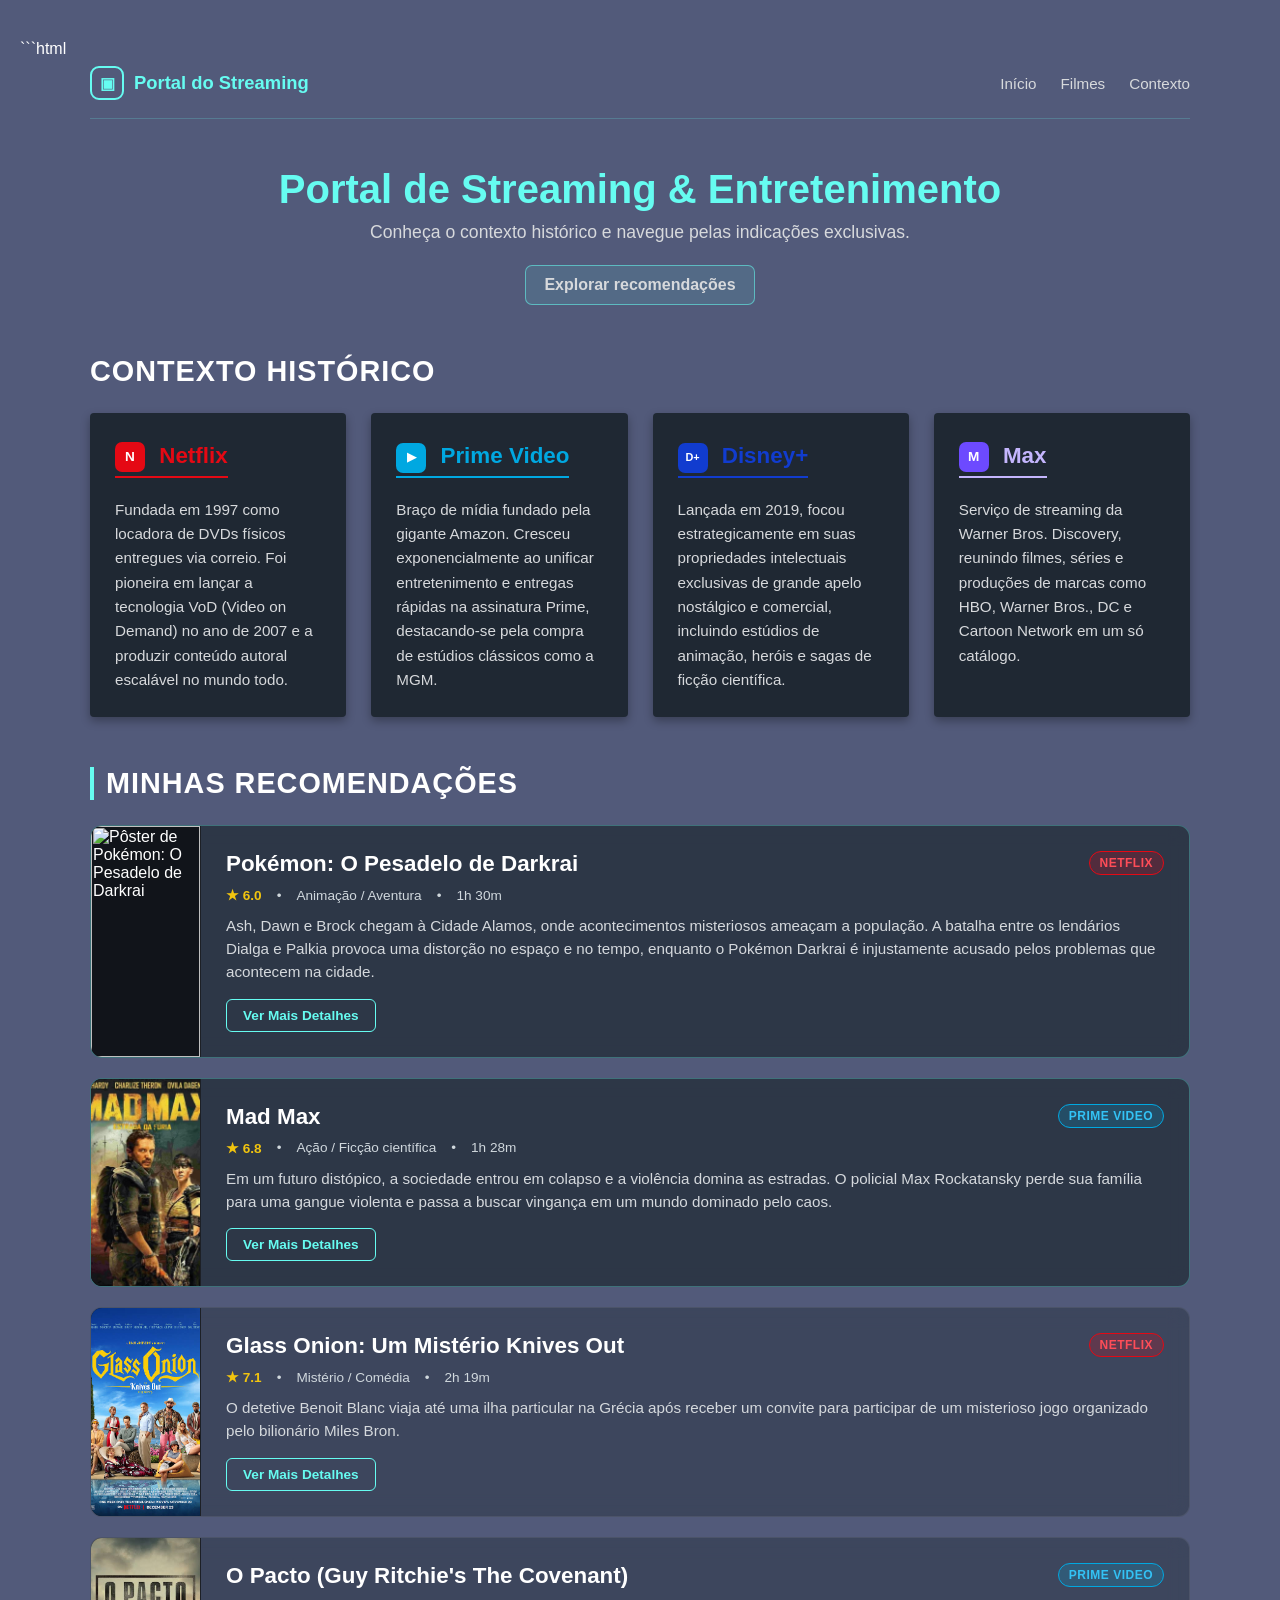
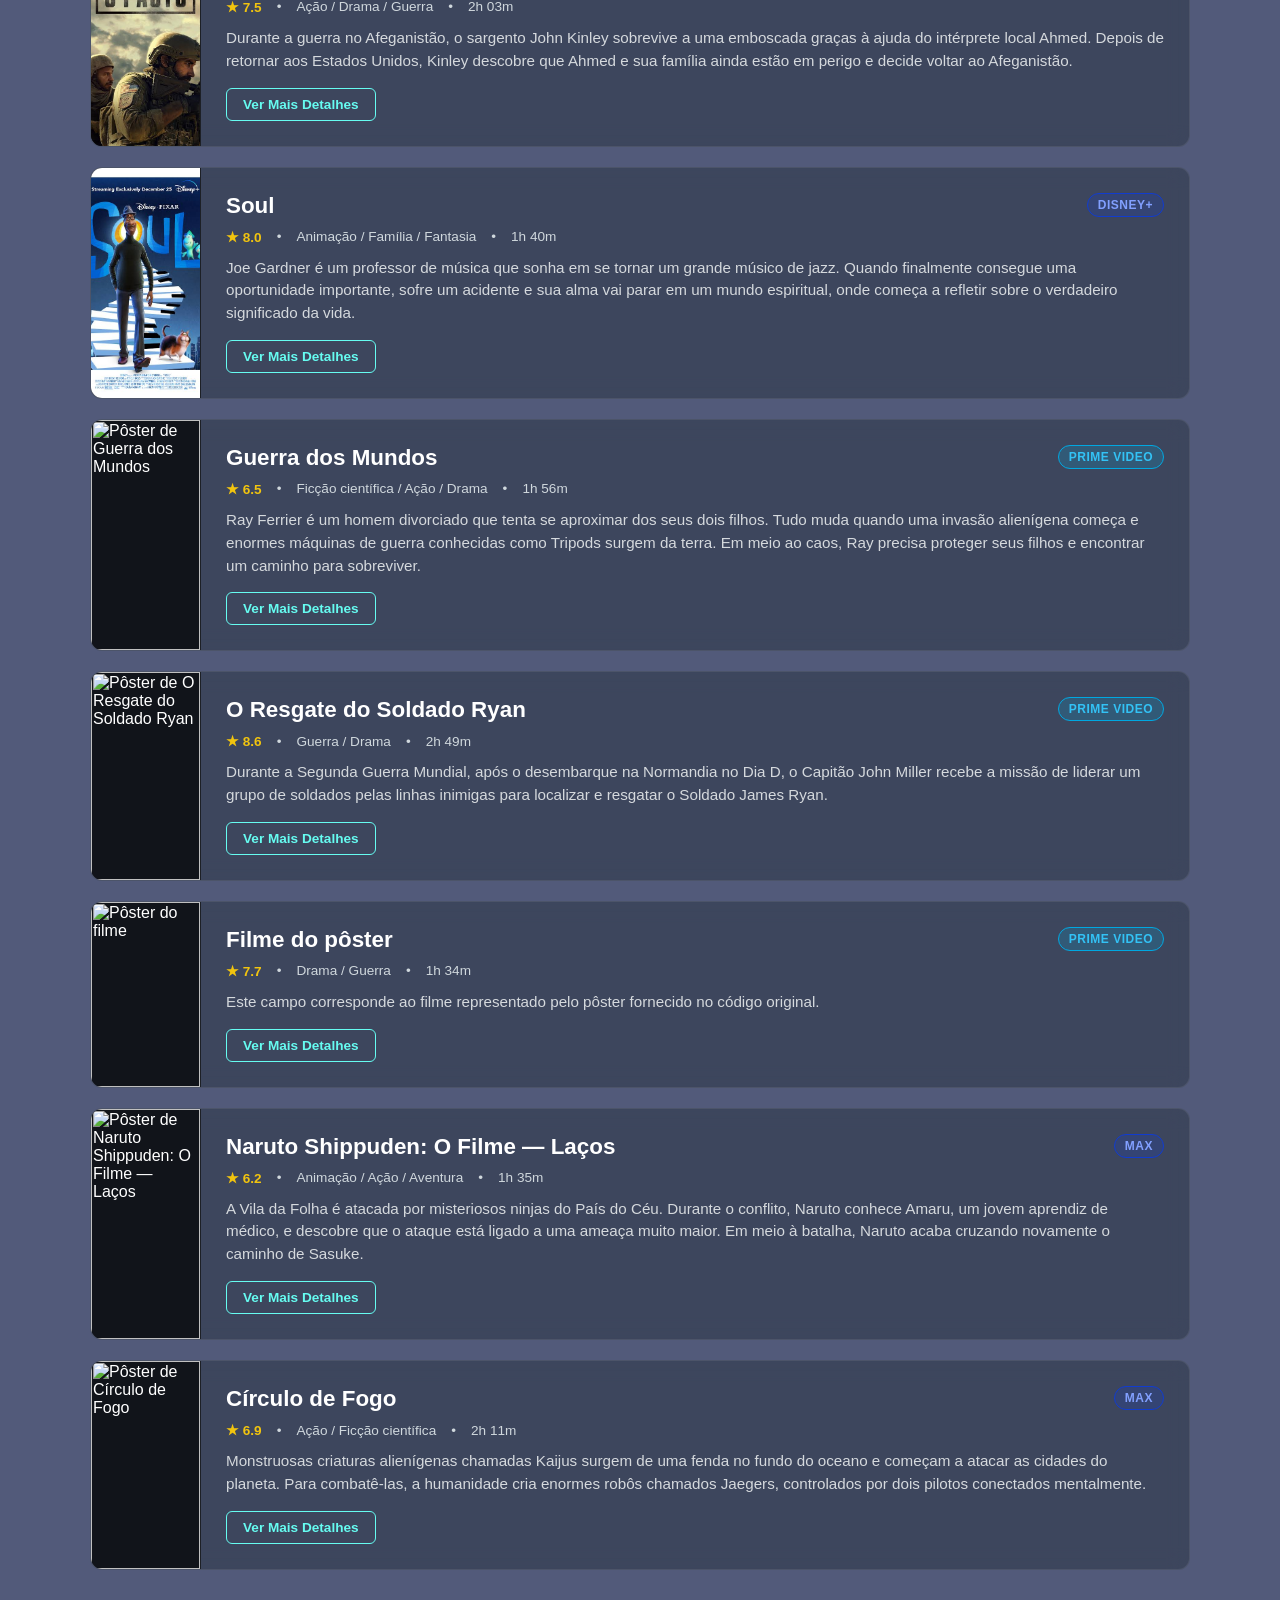
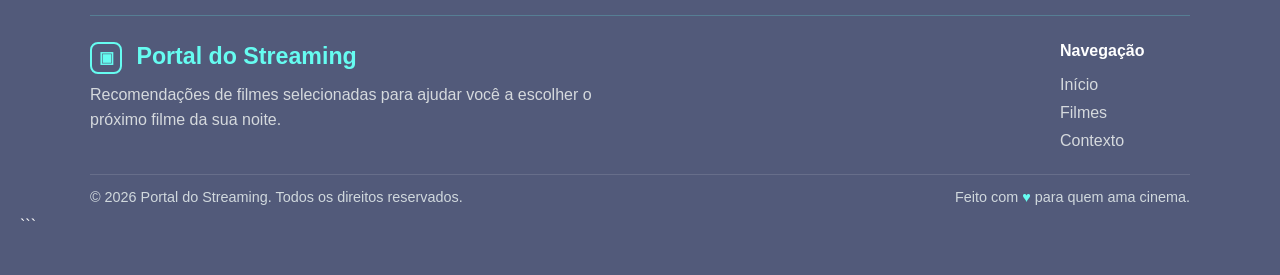
==== commit a35fb3da: "16" ====
--- a/index.html
+++ b/index.html
@@ -1,13 +1,14 @@
+```html
 <!DOCTYPE html>
-
 <html lang="pt-BR" class="pagina-inicial">
 
-<head> <meta charset="UTF-8"> <meta name="viewport" content="width=device-width, initial-scale=1.0">
-
-<title>Portal de Streaming</title>
-
-<link rel="stylesheet" href="style.css">
-
+<head>
+    <meta charset="UTF-8">
+    <meta name="viewport" content="width=device-width, initial-scale=1.0">
+
+    <title>Portal de Streaming</title>
+
+    <link rel="stylesheet" href="style.css">
 </head>
 
 <body>
@@ -226,7 +227,6 @@
             </article>
 
 
-
             <!-- =====================================================
                  FILME 2 — MAD MAX
             ====================================================== -->
@@ -305,7 +305,6 @@
             </article>
 
 
-
             <!-- =====================================================
                  FILME 3 — GLASS ONION
             ====================================================== -->
@@ -381,7 +380,6 @@
                 </div>
 
             </article>
-
 
 
             <!-- =====================================================
@@ -463,7 +461,6 @@
             </article>
 
 
-
             <!-- =====================================================
                  FILME 5 — SOUL
             ====================================================== -->
@@ -541,7 +538,6 @@
                 </div>
 
             </article>
-
 
 
             <!-- =====================================================
@@ -624,7 +620,6 @@
             </article>
 
 
-
             <!-- =====================================================
                  FILME 7 — O RESGATE DO SOLDADO RYAN
             ====================================================== -->
@@ -703,9 +698,8 @@
             </article>
 
 
-
             <!-- =====================================================
-                 FILME 8 — POSTER ORIGINAL DO TERCEIRO NOVO FILME
+                 FILME 8 — FILME DO PÔSTER
             ====================================================== -->
 
             <article class="filme-card">
@@ -777,7 +771,6 @@
                 </div>
 
             </article>
-
 
 
             <!-- =====================================================
@@ -859,7 +852,6 @@
             </article>
 
 
-
             <!-- =====================================================
                  FILME 10 — CÍRCULO DE FOGO
             ====================================================== -->
@@ -972,9 +964,7 @@
                 <h2>Navegação</h2>
 
                 <a href="index.html">Início</a>
-
                 <a href="#filmes">Filmes</a>
-
                 <a href="#contexto">Contexto</a>
 
             </nav>
@@ -999,7 +989,6 @@
     </footer>
 
 </div>
-
 
 
 <!-- =====================================================
@@ -1038,6 +1027,7 @@
         <img
             class="modal-poster"
             id="modal-poster"
+            src=""
             alt=""
         >
 
@@ -1069,11 +1059,12 @@
 </div>
 
 
-
-<!-- JAVASCRIPT -->
+<!-- =====================================================
+     JAVASCRIPT
+====================================================== -->
 
 <script src="script.js"></script>
 
 </body>
-
-</html>+</html>
+```
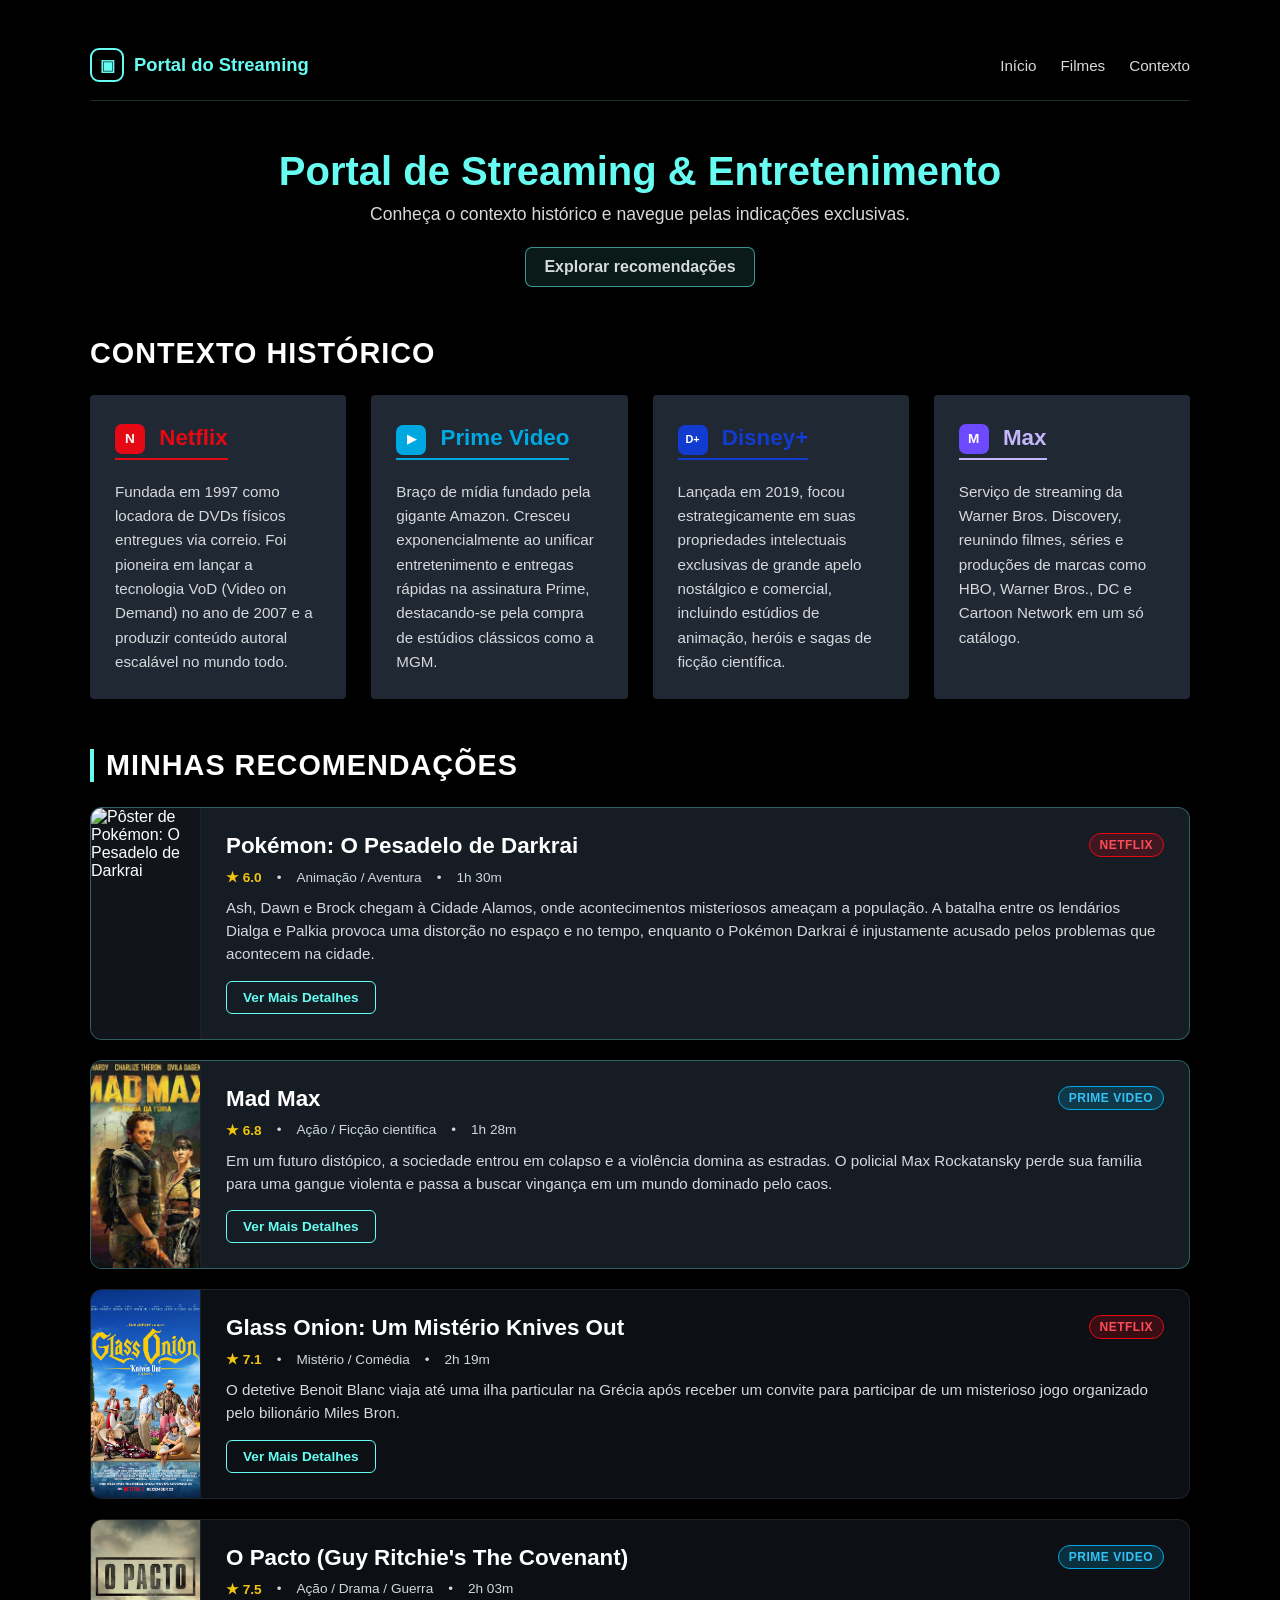
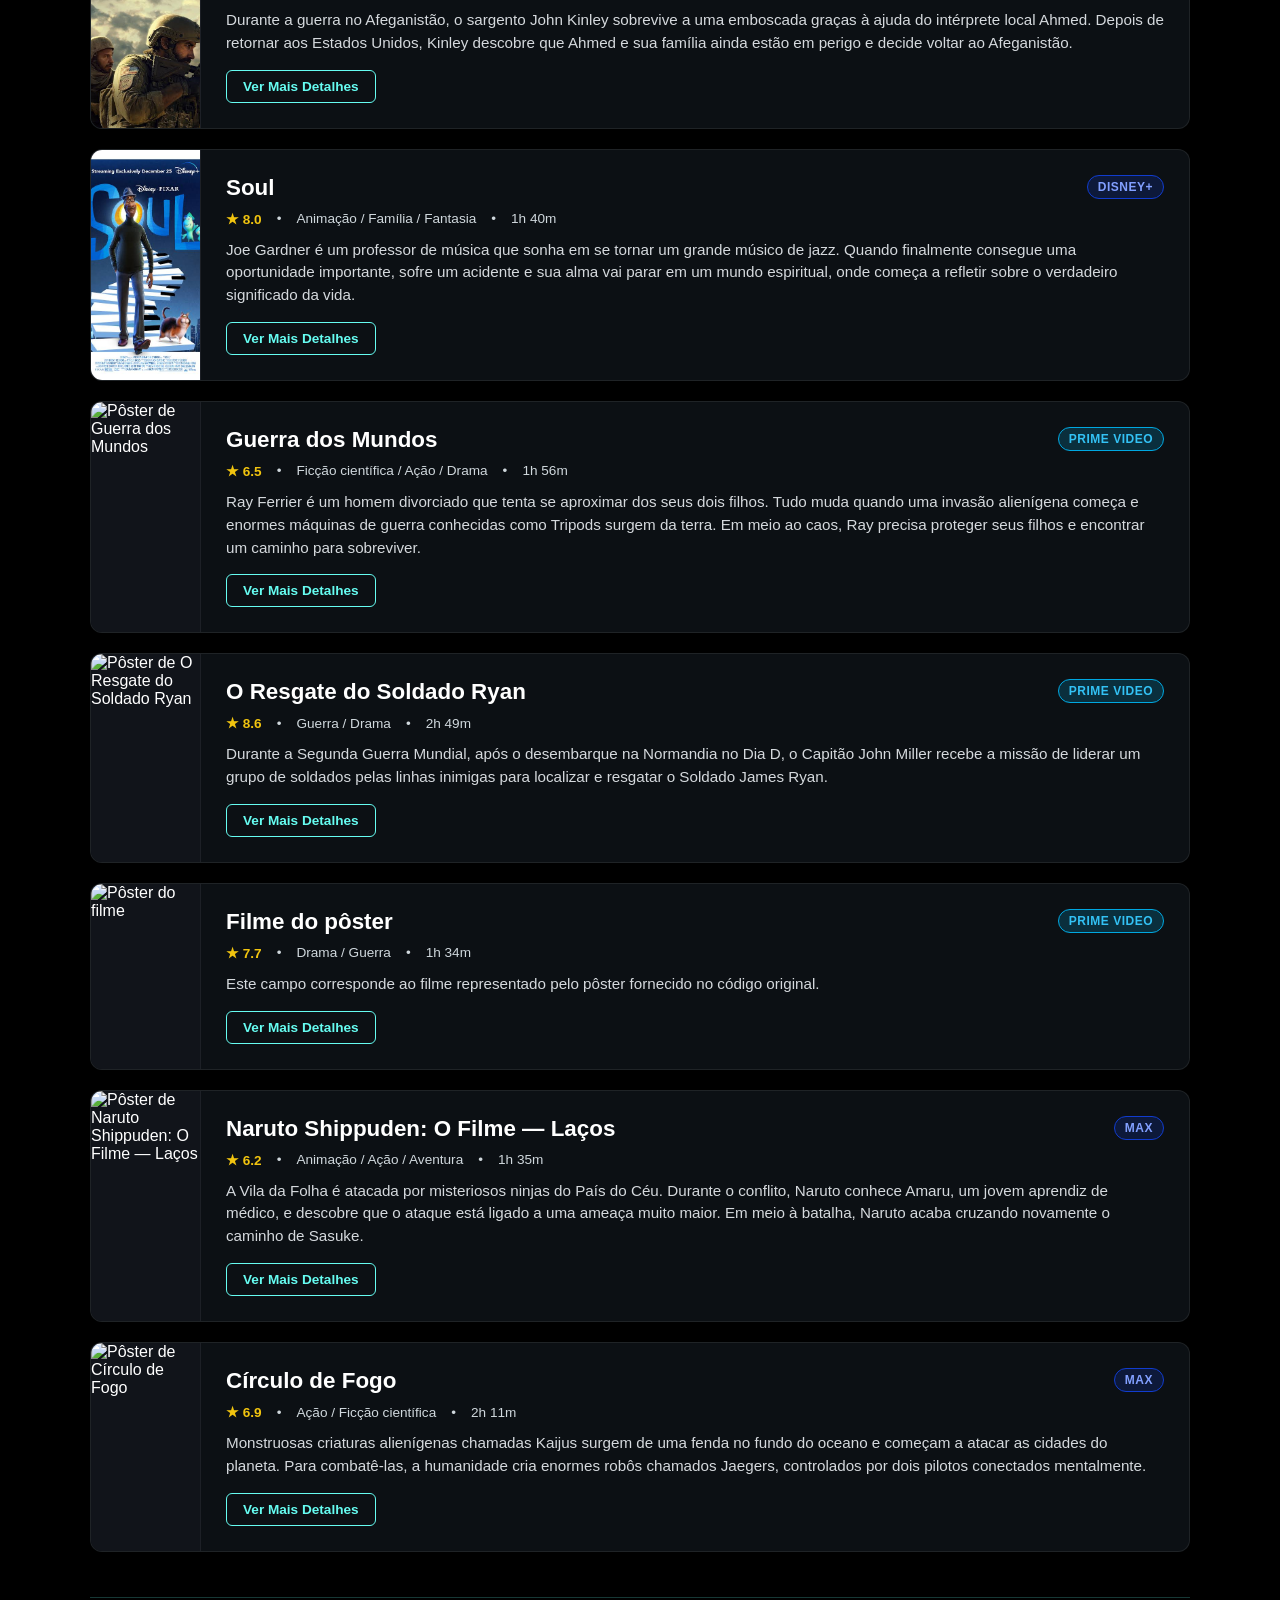
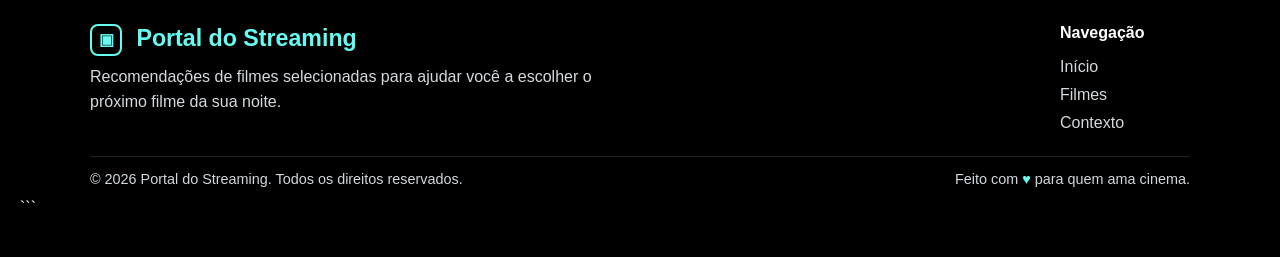
==== commit 683b8c6a: "2" ====
--- a/index.html
+++ b/index.html
@@ -1,4 +1,3 @@
-```html
 <!DOCTYPE html>
 <html lang="pt-BR" class="pagina-inicial">
 
--- a/style.css
+++ b/style.css
@@ -9,7 +9,8 @@
 }
 
 .pagina-inicial body {
-    background-color: #525a7a;
+    /* background-color: #525a7a; */
+    background-color: black;
     color: #ffffff;
     padding: 40px 20px;
 }
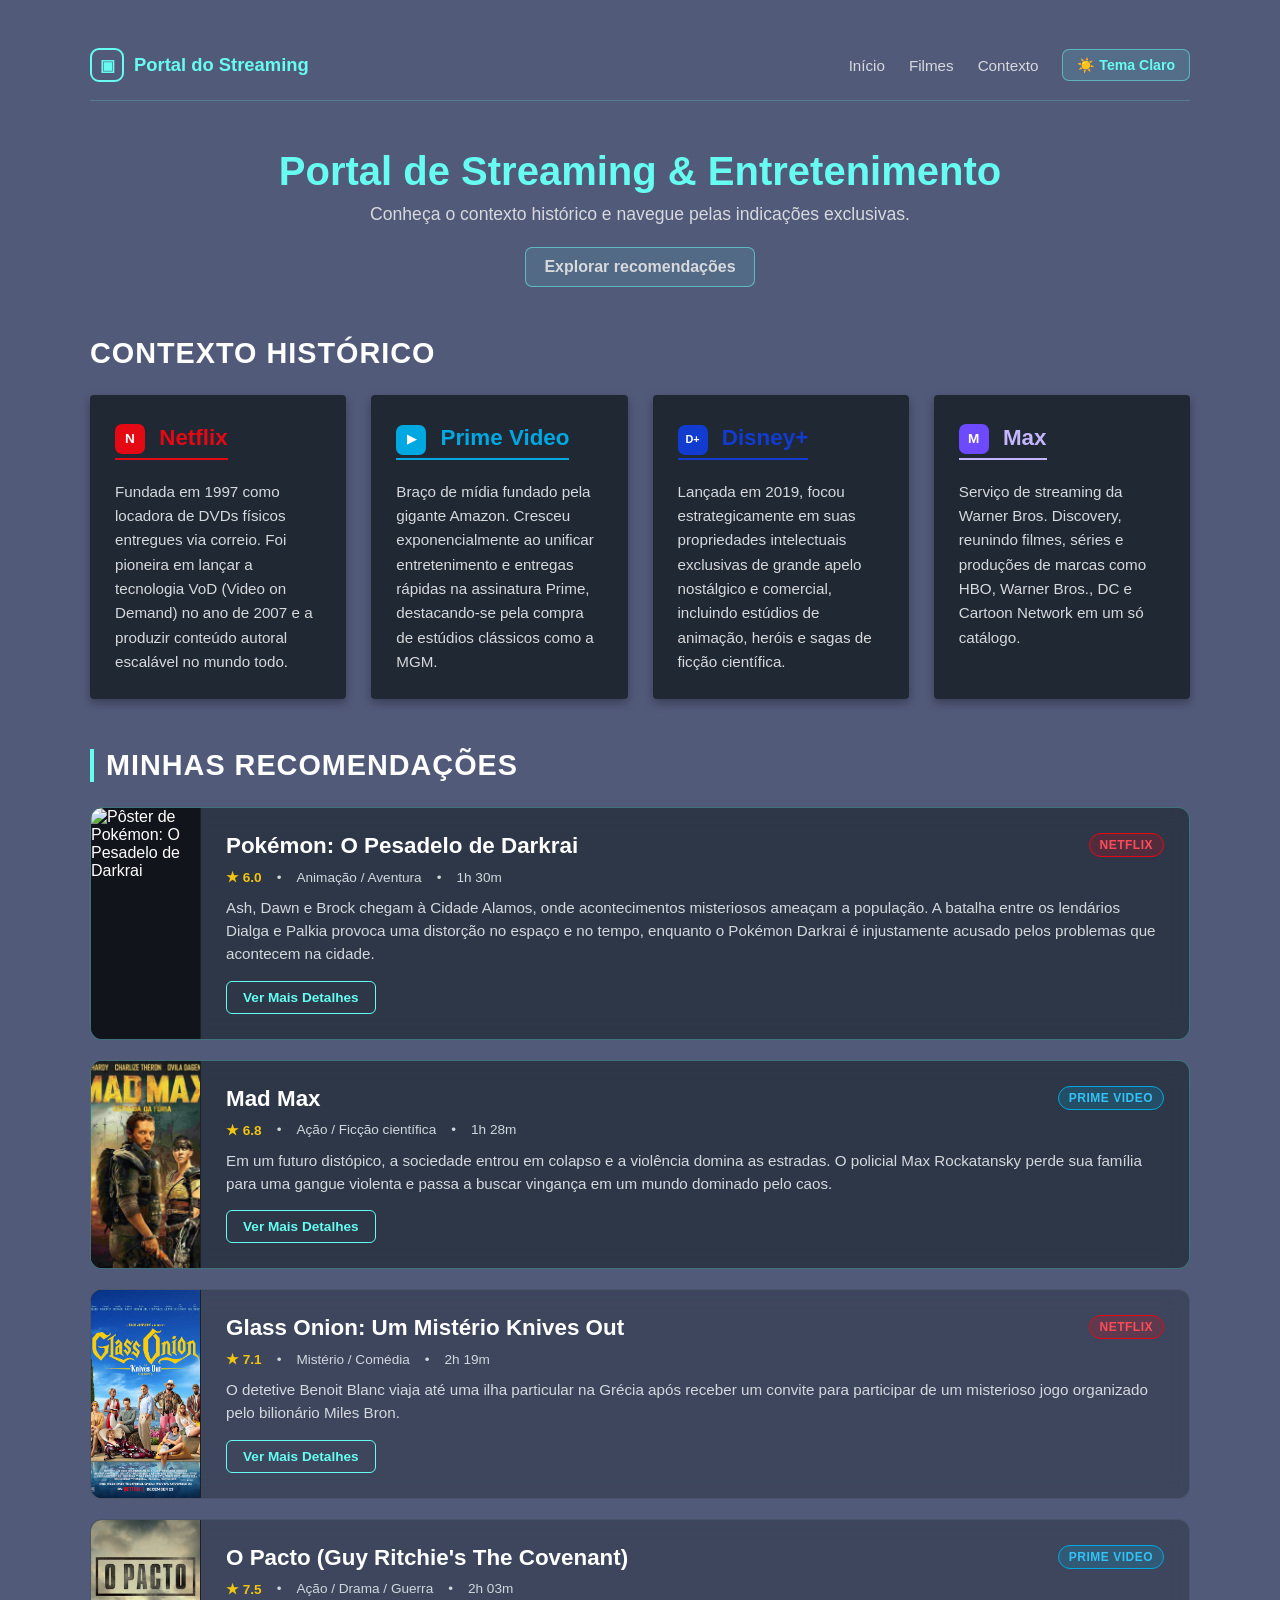
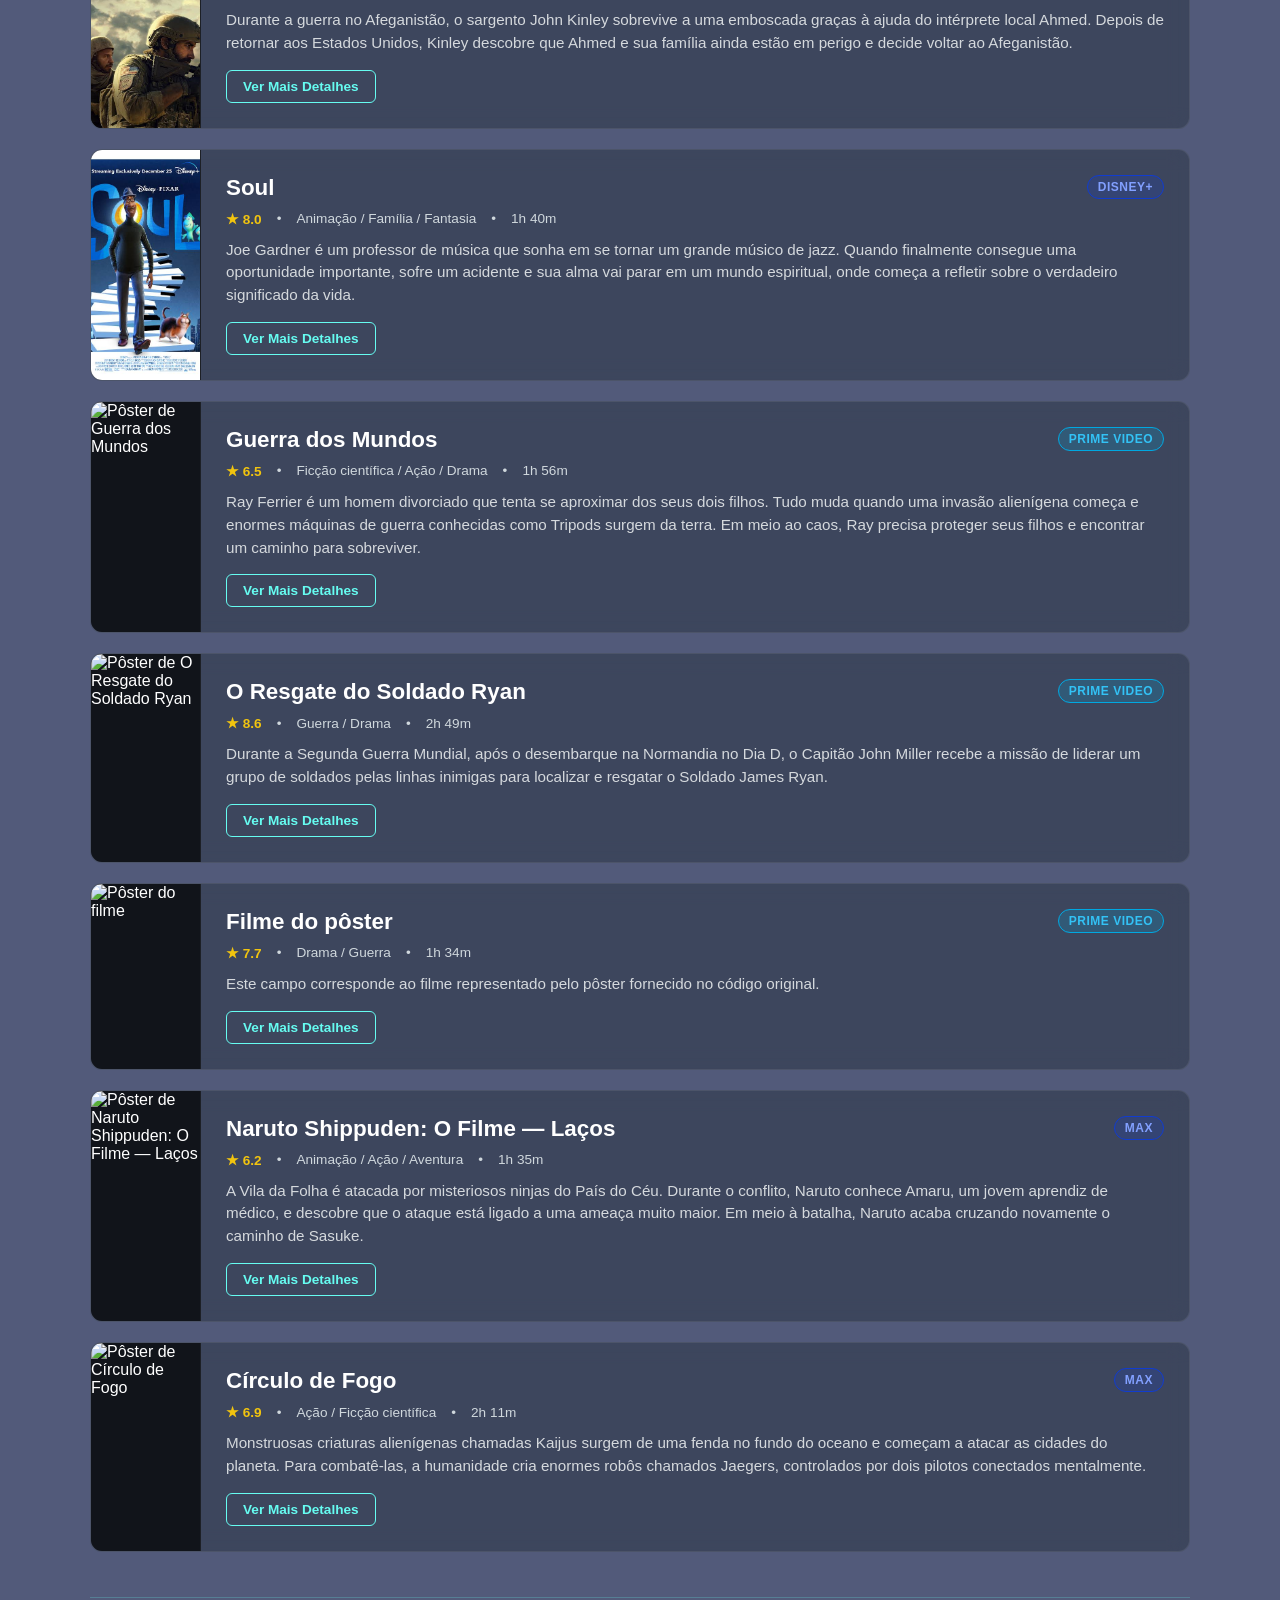
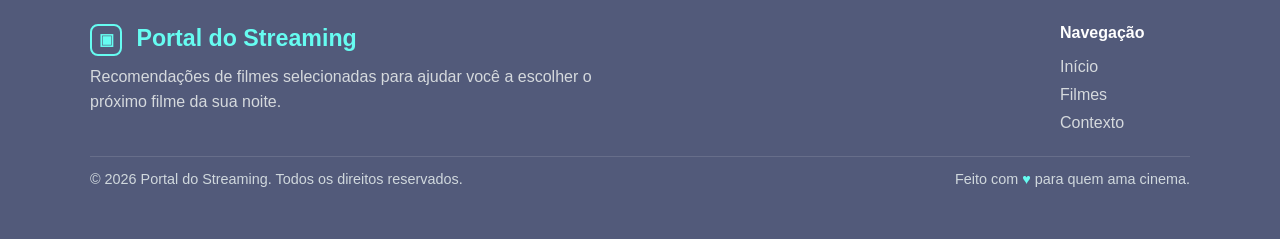
==== commit a4202bb2: "5" ====
--- a/index.html
+++ b/index.html
@@ -6,6 +6,12 @@
     <meta name="viewport" content="width=device-width, initial-scale=1.0">
 
     <title>Portal de Streaming</title>
+
+    <script>
+        if (localStorage.getItem('tema-portal') === 'light') {
+            document.documentElement.setAttribute('data-theme', 'light');
+        }
+    </script>
 
     <link rel="stylesheet" href="style.css">
 </head>
@@ -29,6 +35,9 @@
             <a href="index.html">Início</a>
             <a href="#filmes">Filmes</a>
             <a href="#contexto">Contexto</a>
+            <button id="btn-tema" class="btn-tema" type="button" aria-label="Alternar tema">
+                ☀️ Tema Claro
+            </button>
         </div>
 
     </nav>
@@ -1065,5 +1074,4 @@
 <script src="script.js"></script>
 
 </body>
-</html>
-```
+</html>
--- a/style.css
+++ b/style.css
@@ -9,8 +9,7 @@
 }
 
 .pagina-inicial body {
-    /* background-color: #525a7a; */
-    background-color: black;
+    background-color: #525a7a;
     color: #ffffff;
     padding: 40px 20px;
 }
@@ -900,3 +899,298 @@
         flex-direction: column;
     }
 }
+
+/* =========================================================
+   BOTÃO DE ALTERNÂNCIA DE TEMA
+========================================================= */
+
+.btn-tema {
+    background: rgba(102, 252, 241, 0.12);
+    border: 1px solid rgba(102, 252, 241, 0.5);
+    color: #66fcf1;
+    padding: 7px 14px;
+    border-radius: 7px;
+    font-size: 0.88rem;
+    font-weight: 700;
+    cursor: pointer;
+    transition: all 0.2s ease;
+}
+
+.btn-tema:hover {
+    background: rgba(102, 252, 241, 0.22);
+}
+
+.topo-detalhes {
+    display: flex;
+    justify-content: space-between;
+    align-items: center;
+    margin-bottom: 30px;
+}
+
+.topo-detalhes .btn-voltar {
+    margin-bottom: 0;
+}
+
+/* =========================================================
+   TEMA CLARO (Ativado via html[data-theme="light"])
+========================================================= */
+
+html[data-theme="light"] .btn-tema {
+    background: #ffffff;
+    border-color: #cbd5e1;
+    color: #0f766e;
+    box-shadow: 0 2px 6px rgba(15, 23, 42, 0.06);
+}
+
+html[data-theme="light"] .btn-tema:hover {
+    background: #f1f5f9;
+    border-color: #0f766e;
+}
+
+/* Fundos e textos globais */
+html[data-theme="light"].pagina-inicial body,
+html[data-theme="light"].pagina-meufilme1 body,
+html[data-theme="light"].pagina-pacto body,
+html[data-theme="light"].pagina-meufilme2 body,
+html[data-theme="light"].pagina-soul body,
+html[data-theme="light"].pagina-detalhes body,
+html[data-theme="light"].pagina-soul-rascunho body {
+    background-color: #f1f5f9;
+    color: #1e293b;
+}
+
+/* Cabeçalho e Navegação (Página Inicial) */
+html[data-theme="light"].pagina-inicial .site-header {
+    border-bottom-color: rgba(15, 118, 110, 0.2);
+}
+
+html[data-theme="light"].pagina-inicial .site-brand,
+html[data-theme="light"].pagina-inicial header h1 {
+    color: #0f766e;
+}
+
+html[data-theme="light"].pagina-inicial .site-brand-icon {
+    border-color: #0f766e;
+}
+
+html[data-theme="light"].pagina-inicial .site-nav-links a {
+    color: #334155;
+}
+
+html[data-theme="light"].pagina-inicial .site-nav-links a:hover {
+    color: #0f766e;
+}
+
+html[data-theme="light"].pagina-inicial header p {
+    color: #475569;
+}
+
+html[data-theme="light"].pagina-inicial .hero-cta {
+    color: #0f766e;
+    border-color: #0f766e;
+    background: rgba(15, 118, 110, 0.08);
+}
+
+html[data-theme="light"].pagina-inicial .hero-cta:hover {
+    background: rgba(15, 118, 110, 0.16);
+}
+
+/* Títulos de Seção */
+html[data-theme="light"].pagina-inicial h2.secao-titulo {
+    color: #0f172a;
+}
+
+html[data-theme="light"].pagina-inicial .secao-minhas-recomendacoes {
+    color: #0f766e;
+    border-left-color: #0f766e;
+}
+
+/* Cards de Plataformas */
+html[data-theme="light"].pagina-inicial .card-plataforma {
+    background-color: #ffffff;
+    border: 1px solid #e2e8f0;
+    box-shadow: 0 4px 12px rgba(15, 23, 42, 0.06);
+}
+
+html[data-theme="light"].pagina-inicial .card-plataforma p {
+    color: #475569;
+}
+
+html[data-theme="light"].pagina-inicial .max-txt {
+    color: #6d4aff;
+    border-bottom-color: #6d4aff;
+}
+
+/* Cards de Filmes */
+html[data-theme="light"].pagina-inicial .filme-card {
+    background: #ffffff;
+    border: 1px solid #e2e8f0;
+    box-shadow: 0 4px 12px rgba(15, 23, 42, 0.05);
+}
+
+html[data-theme="light"].pagina-inicial .filme-card.recomendado {
+    background: #ffffff;
+    border: 1px solid rgba(15, 118, 110, 0.45);
+}
+
+html[data-theme="light"].pagina-inicial .filme-card:hover {
+    border-color: #0f766e;
+    box-shadow: 0 10px 25px rgba(15, 118, 110, 0.12);
+}
+
+html[data-theme="light"].pagina-inicial .filme-titulo {
+    color: #0f172a;
+}
+
+html[data-theme="light"].pagina-inicial .filme-meta {
+    color: #64748b;
+}
+
+html[data-theme="light"].pagina-inicial .filme-sinopse {
+    color: #334155;
+}
+
+html[data-theme="light"].pagina-inicial .nota-tag,
+html[data-theme="light"].pagina-meufilme1 .nota-tag,
+html[data-theme="light"].pagina-meufilme2 .nota-tag {
+    color: #d97706;
+}
+
+/* Badges de Streaming no Tema Claro */
+html[data-theme="light"] .b-netflix {
+    background: rgba(229, 9, 20, 0.1);
+    color: #c80812;
+}
+
+html[data-theme="light"] .b-prime {
+    background: rgba(0, 168, 225, 0.12);
+    color: #0077a3;
+}
+
+html[data-theme="light"] .b-disney {
+    background: rgba(17, 60, 207, 0.1);
+    color: #113ccf;
+}
+
+/* Botão Ver Mais Detalhes */
+html[data-theme="light"].pagina-inicial .btn-detalhes {
+    border-color: #0f766e;
+    color: #0f766e;
+}
+
+html[data-theme="light"].pagina-inicial .btn-detalhes:hover {
+    background: rgba(15, 118, 110, 0.1);
+    box-shadow: 0 0 10px rgba(15, 118, 110, 0.15);
+}
+
+/* Modal da Página Inicial */
+html[data-theme="light"].pagina-inicial .detalhes-card {
+    background: #ffffff;
+    border-color: #cbd5e1;
+    color: #334155;
+}
+
+html[data-theme="light"].pagina-inicial .detalhes-card h2 {
+    color: #0f172a;
+}
+
+html[data-theme="light"].pagina-inicial .detalhes-card h3 {
+    color: #0f766e;
+}
+
+html[data-theme="light"].pagina-inicial .modal-ficha {
+    border-top-color: #e2e8f0;
+    color: #475569;
+}
+
+html[data-theme="light"].pagina-inicial .modal-fechar {
+    color: #475569;
+}
+
+/* Rodapé */
+html[data-theme="light"].pagina-inicial .site-footer {
+    border-top-color: #cbd5e1;
+    color: #475569;
+}
+
+html[data-theme="light"].pagina-inicial .footer-logo,
+html[data-theme="light"].pagina-inicial .footer-made span {
+    color: #0f766e;
+}
+
+html[data-theme="light"].pagina-inicial .footer-logo-icon {
+    border-color: #0f766e;
+}
+
+html[data-theme="light"].pagina-inicial .footer-nav h2 {
+    color: #0f172a;
+}
+
+html[data-theme="light"].pagina-inicial .footer-brand p,
+html[data-theme="light"].pagina-inicial .footer-nav a,
+html[data-theme="light"].pagina-inicial .footer-bottom {
+    color: #475569;
+}
+
+html[data-theme="light"].pagina-inicial .footer-nav a:hover {
+    color: #0f766e;
+}
+
+html[data-theme="light"].pagina-inicial .footer-bottom {
+    border-top-color: #cbd5e1;
+}
+
+/* Páginas Internas (detalhes.html, pacto, soul, etc.) */
+html[data-theme="light"] .btn-voltar {
+    border-color: #cbd5e1;
+    color: #334155;
+    background: #ffffff;
+}
+
+html[data-theme="light"] .btn-voltar:hover {
+    border-color: #0f766e;
+    color: #0f766e;
+}
+
+html[data-theme="light"] .detalhe-wrapper {
+    background: #ffffff;
+    border-color: #e2e8f0;
+    box-shadow: 0 6px 20px rgba(15, 23, 42, 0.06);
+}
+
+html[data-theme="light"] .info-header h1 {
+    color: #0f172a;
+}
+
+html[data-theme="light"] .meta-detalhe {
+    color: #64748b;
+}
+
+html[data-theme="light"] .nota-grande {
+    color: #d97706;
+}
+
+html[data-theme="light"] .divider {
+    background: #e2e8f0;
+}
+
+html[data-theme="light"] .bloco-texto h3 {
+    color: #0f766e;
+}
+
+html[data-theme="light"] .bloco-texto p {
+    color: #334155;
+}
+
+html[data-theme="light"] .ficha-tecnica {
+    background: #f8fafc;
+    border: 1px solid #e2e8f0;
+}
+
+html[data-theme="light"] .ficha-item span {
+    color: #64748b;
+}
+
+html[data-theme="light"] .ficha-item p {
+    color: #0f172a;
+}
